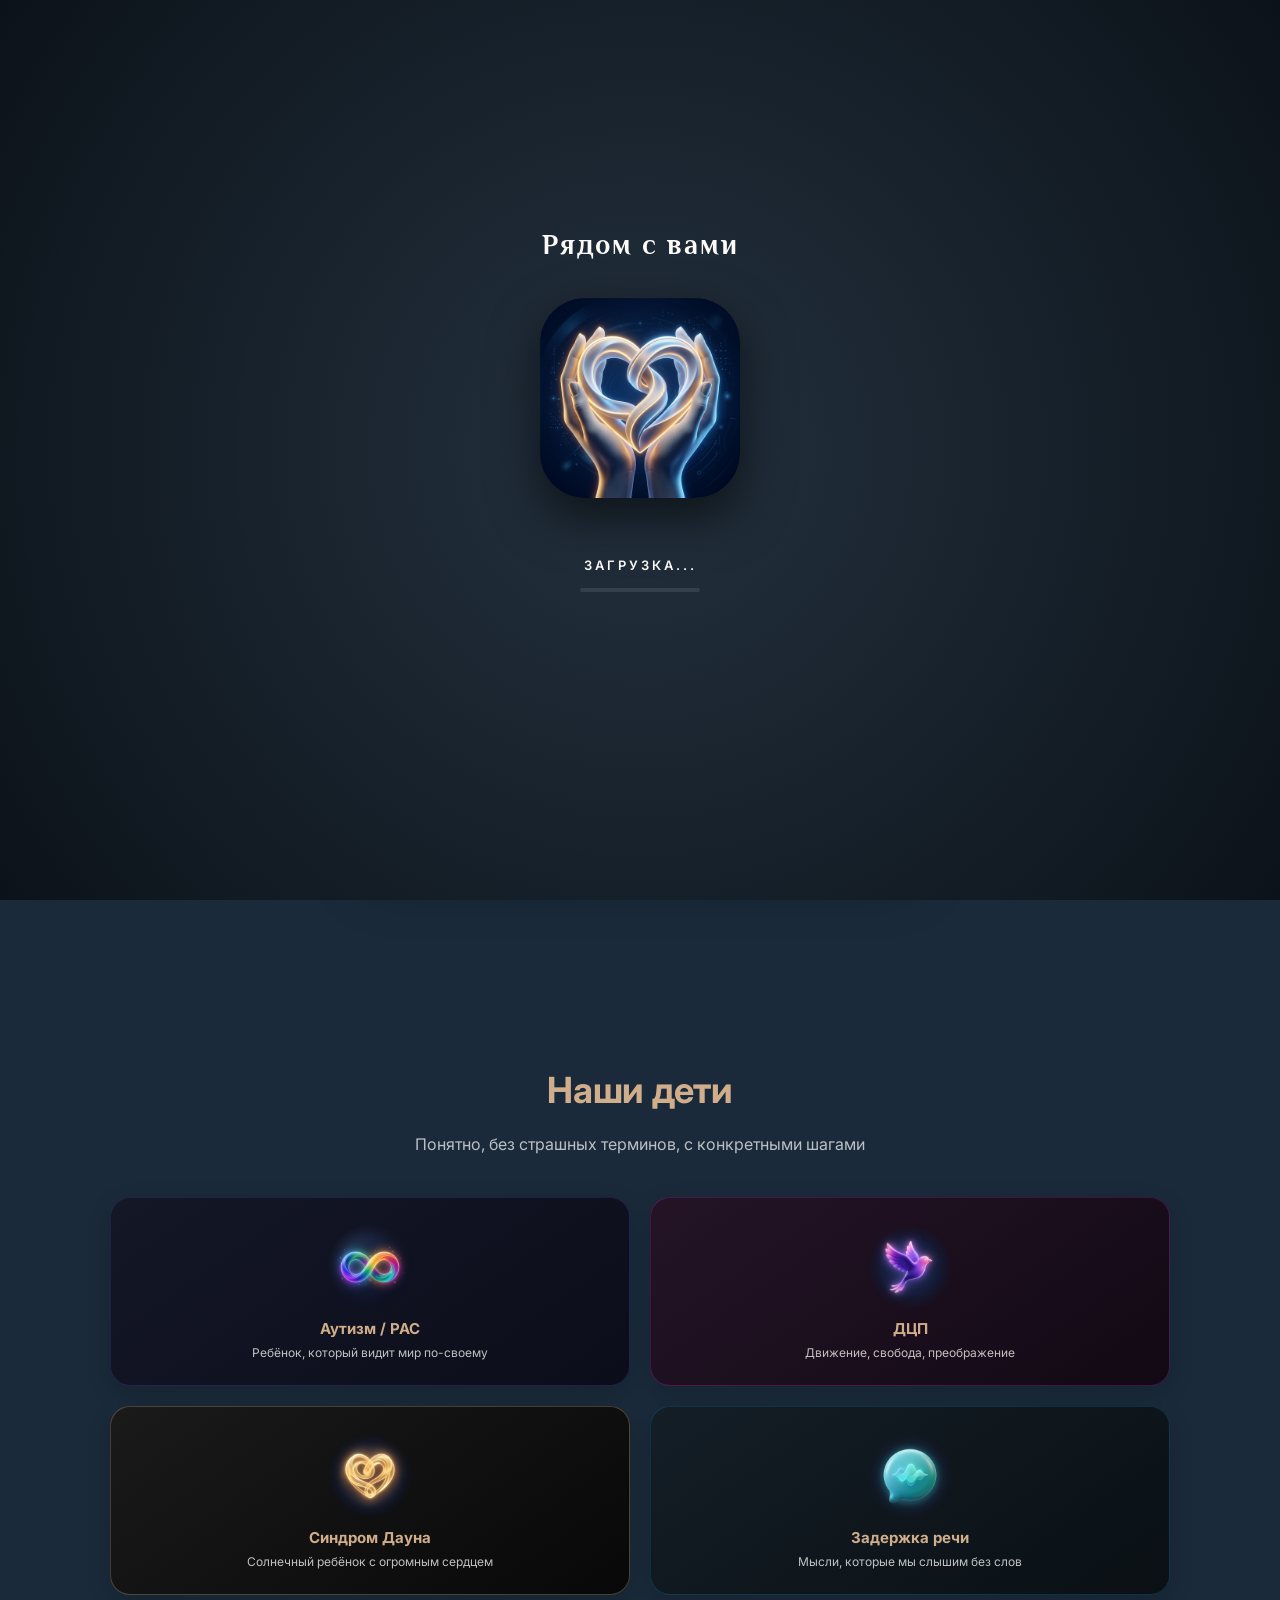
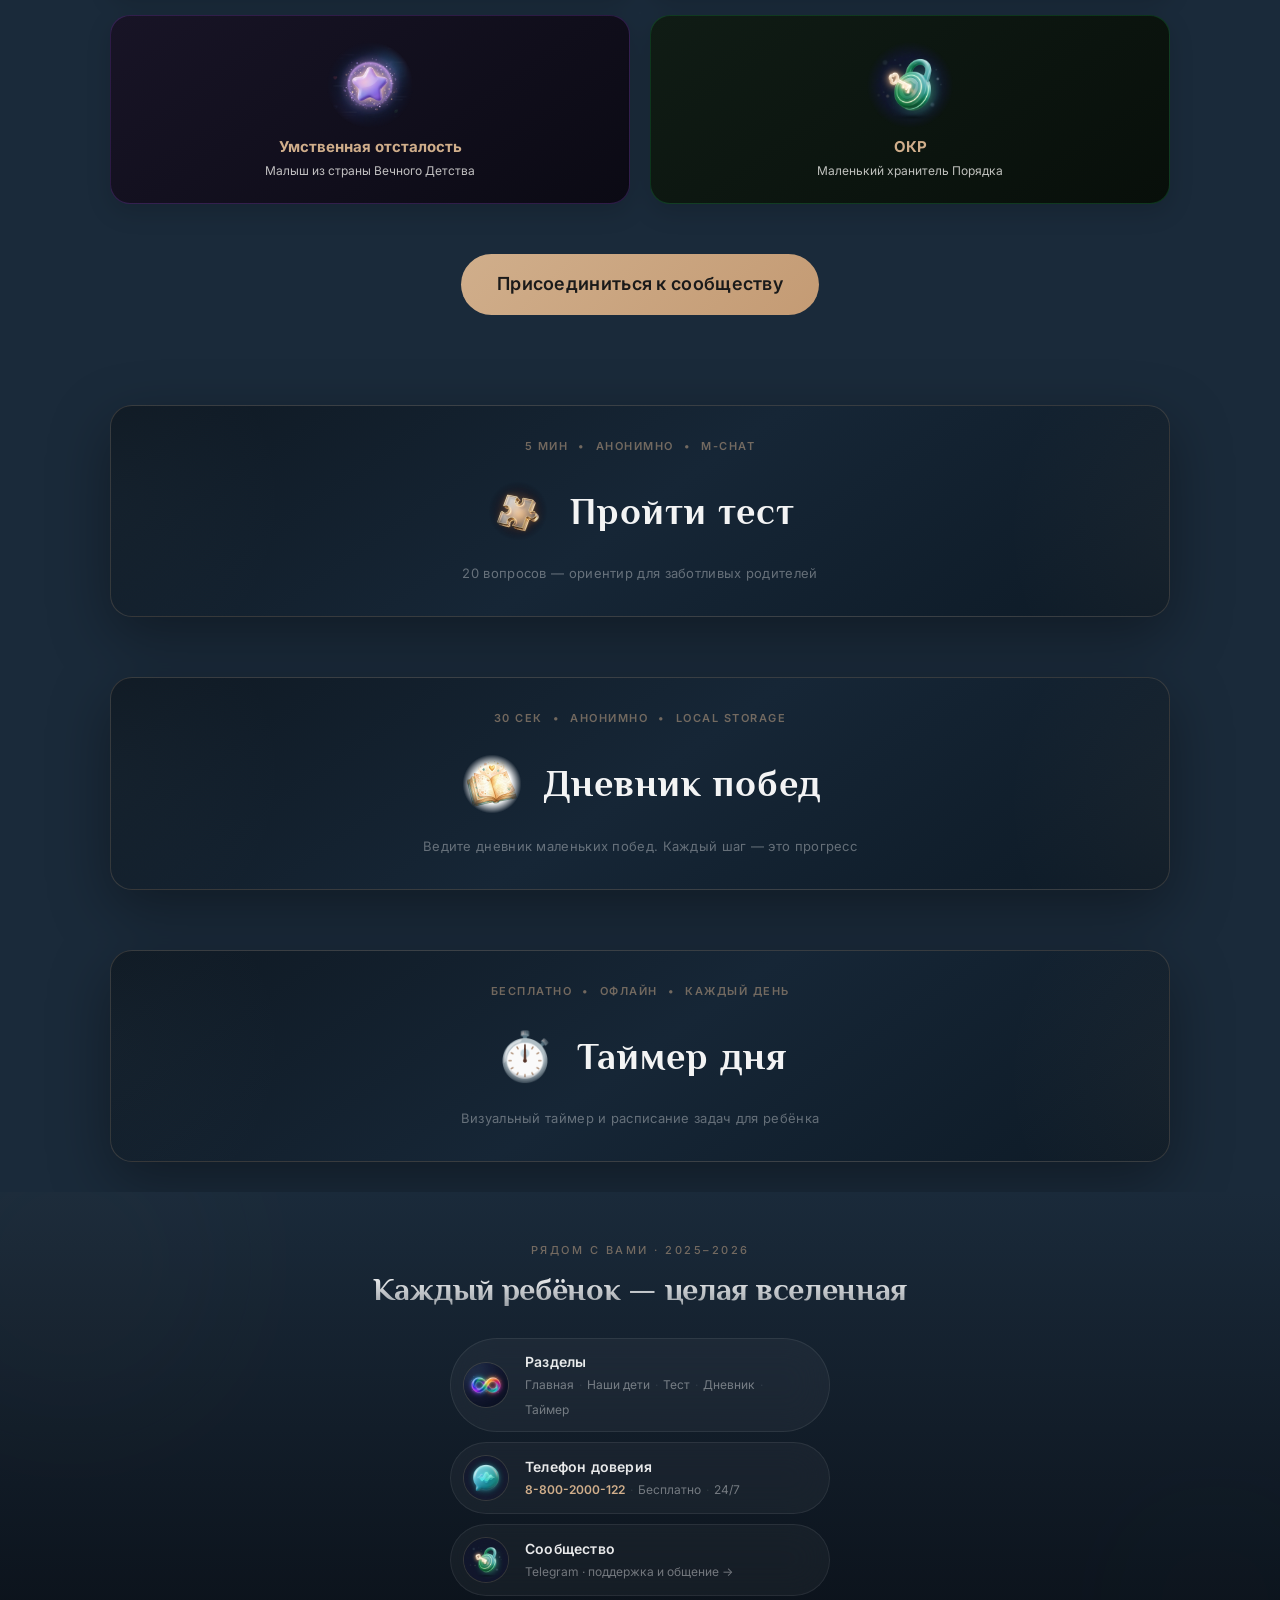
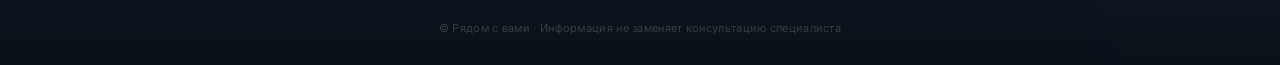
==== index.html @ 920dd77a "Add 5 neon glowing stars 3D effect + change dialog delay to 20 seconds" ====
<!DOCTYPE html>
<html lang="ru">

<head>
    <meta charset="UTF-8">
    <meta name="viewport" content="width=device-width, initial-scale=1.0, viewport-fit=cover">
    <title>Рядом с вами — поддержка и сообщество</title>
    <meta name="description"
        content="Сообщество семей, которые растят уникальных детей. Поддержка родителей детей с аутизмом, ДЦП, синдромом Дауна и другими особенностями.">
    <link rel="manifest" href="manifest.json">
    <link rel="canonical" href="https://ryadom-svami.ru/">
    <link rel="icon" href="img/logo.png" type="image/png">
    <meta property="og:type" content="website">
    <meta property="og:locale" content="ru_RU">
    <meta property="og:title" content="Рядом с вами — поддержка и сообщество">
    <meta property="og:description"
        content="Сообщество семей, которые растят уникальных детей. Поддержка родителей детей с аутизмом, ДЦП, синдромом Дауна и другими особенностями.">
    <meta property="og:url" content="https://ryadom-svami.ru/">
    <meta property="og:image" content="https://ryadom-svami.ru/img/logo.png">
    <link rel="preload" href="style.css?v=7" as="style">
    <link rel="preconnect" href="https://fonts.googleapis.com">
    <link rel="preconnect" href="https://fonts.gstatic.com" crossorigin>
    <link rel="stylesheet" href="style.css?v=7">
    <link
        href="https://fonts.googleapis.com/css2?family=Inter:wght@400;500;600;700&family=Philosopher:ital,wght@0,400;0,700;1,400&display=swap"
        rel="stylesheet">
    <!-- Yandex.Metrika counter -->
    <script type="text/javascript">
        (function (m, e, t, r, i, k, a) {
            m[i] = m[i] || function () { (m[i].a = m[i].a || []).push(arguments) };
            m[i].l = 1 * new Date();
            for (var j = 0; j < document.scripts.length; j++) { if (document.scripts[j].src === r) { return; } }
            k = e.createElement(t), a = e.getElementsByTagName(t)[0], k.async = 1, k.src = r, a.parentNode.insertBefore(k, a)
        })
            (window, document, "script", "https://mc.yandex.ru/metrika/tag.js", "ym");
        ym(108678187, "init", { clickmap: true, trackLinks: true, accurateTrackBounce: true, webvisor: true });
    </script>
    <noscript>
        <div><img src="https://mc.yandex.ru/watch/108678187" style="position:absolute; left:-9999px;" alt="" /></div>
    </noscript>
    <!-- /Yandex.Metrika counter -->
    <link rel="apple-touch-icon" href="img/app_icon_192.png">
    <!-- OneSignal Push Notifications -->
    <script src="https://cdn.onesignal.com/sdks/web/v16/OneSignalSDK.page.js" defer></script>
    <script>
        window.OneSignalDeferred = window.OneSignalDeferred || [];
        OneSignalDeferred.push(async function(OneSignal) {
            await OneSignal.init({
                appId: "0009d238-be4d-4813-87bb-7026221769ed",
                serviceWorkerParam: { scope: "/" },
                serviceWorkerPath: "/sw.js",
                notifyButton: { enable: false },
                promptOptions: {
                    slidedown: { enabled: false, autoPrompt: false }
                }
            });
        });
    </script></head>

<body data-theme="dark">
    <!-- SPLASH SCREEN ENHANCED -->
    <div id="splash-screen" class="splash-screen">
        <div class="splash-bg-decor"></div>
        <div class="splash-content">
            <h2 class="splash-title">Рядом с вами</h2>
            <div class="splash-logo-container">
                <img src="img/app_icon_512.png" alt="Рядом с вами" class="splash-logo">
                <div class="splash-glow"></div>
            </div>
            <div class="splash-loader-wrapper">
                <span class="splash-loading-text">Загрузка...</span>
                <div class="splash-loader"></div>
            </div>
            <p class="splash-text" id="splash-text"></p>
        </div>
    </div>
    <script>
        document.addEventListener("DOMContentLoaded", () => {
            const splash = document.getElementById('splash-screen');
            if (splash) {
                if (!sessionStorage.getItem('splashShown')) {
                    const phrases = [
                        "Вы — лучший родитель для своего ребёнка...",
                        "Вы не одни. Мы рядом с вами...",
                        "Делаем мир добрее, шаг за шагом...",
                        "Вдох глубокий... Вы со всем справитесь...",
                        "Каждая маленькая победа имеет значение..."
                    ];
                    document.getElementById('splash-text').textContent = phrases[Math.floor(Math.random() * phrases.length)];
                    setTimeout(() => {
                        splash.classList.add('hidden');
                        sessionStorage.setItem('splashShown', 'true');
                    }, 3500);
                } else {
                    splash.style.display = 'none';
                }
            }
        });
    </script>

    <header class="header">
        <div class="container header-inner">
            <a href="index.html" class="logo">
                <img src="img/logo.webp" alt="Рядом с вами" height="40">
            </a>
            <nav class="nav">
                <div class="nav-dropdown" id="navDropdown">
                    <button class="nav-dropdown-btn" id="navDropdownBtn" aria-expanded="false">
                        <svg width="15" height="15" viewBox="0 0 24 24" fill="none" stroke="currentColor"
                            stroke-width="2" stroke-linecap="round" stroke-linejoin="round">
                            <rect x="3" y="3" width="7" height="7"></rect>
                            <rect x="14" y="3" width="7" height="7"></rect>
                            <rect x="3" y="14" width="7" height="7"></rect>
                            <rect x="14" y="14" width="7" height="7"></rect>
                        </svg>
                        <span class="nav-dropdown-label">Инструменты</span>
                        <svg class="nav-dropdown-chevron" width="14" height="14" viewBox="0 0 24 24" fill="none"
                            stroke="currentColor" stroke-width="2.5" stroke-linecap="round" stroke-linejoin="round">
                            <polyline points="6 9 12 15 18 9"></polyline>
                        </svg>
                    </button>
                    <div class="nav-dropdown-overlay" id="navDropdownOverlay"></div>
                    <div class="nav-dropdown-content" id="navDropdownContent">
                        <div class="nav-dropdown-handle"></div>
                        <a href="test.html" class="nav-dropdown-item">
                            <span class="nav-dropdown-icon">🧩</span>
                            <div class="nav-dropdown-text">
                                <span class="nav-dropdown-title">Тест M-CHAT-R</span>
                                <span class="nav-dropdown-sub">Скрининг развития ребёнка</span>
                            </div>
                        </a>
                        <a href="diary.html" class="nav-dropdown-item">
                            <span class="nav-dropdown-icon">📖</span>
                            <div class="nav-dropdown-text">
                                <span class="nav-dropdown-title">Дневник побед</span>
                                <span class="nav-dropdown-sub">Учёт маленьких достижений</span>
                            </div>
                        </a>
                        <a href="timer.html" class="nav-dropdown-item">
                            <span class="nav-dropdown-icon">⏱️</span>
                            <div class="nav-dropdown-text">
                                <span class="nav-dropdown-title">Таймер дня</span>
                                <span class="nav-dropdown-sub">Расписание и визуальный таймер</span>
                            </div>
                        </a>
                    </div>
                </div>
                <button id="installAppBtn" class="btn-primary header-btn"
                    style="display: none; align-items: center; gap: 5px; padding: 6px 12px;">
                    <svg width="14" height="14" viewBox="0 0 24 24" fill="none" stroke="currentColor" stroke-width="2">
                        <path d="M21 15v4a2 2 0 0 1-2 2H5a2 2 0 0 1-2-2v-4"></path>
                        <polyline points="7 10 12 15 17 10"></polyline>
                        <line x1="12" y1="15" x2="12" y2="3"></line>
                    </svg>
                    <span class="install-label">Скачать</span>
                </button>
                <button class="theme-toggle" id="themeToggle" title="Переключить тему"
                    aria-label="Переключить тему">☀️</button>
            </nav>
            <script>
                (function () {
                    const btn = document.getElementById('navDropdownBtn');
                    const content = document.getElementById('navDropdownContent');
                    const overlay = document.getElementById('navDropdownOverlay');
                    if (!btn || !content) return;

                    document.body.appendChild(overlay);
                    document.body.appendChild(content);

                    function open() {
                        if (window.innerWidth > 768) {
                            const r = btn.getBoundingClientRect();
                            content.style.top = (r.bottom + 10) + 'px';
                            content.style.right = (window.innerWidth - r.right) + 'px';
                            content.style.bottom = 'auto';
                        } else {
                            content.style.top = '';
                            content.style.right = '';
                            content.style.bottom = '0';
                            document.body.style.overflow = 'hidden';
                        }
                        content.classList.add('show');
                        overlay.classList.add('show');
                        btn.classList.add('active');
                        btn.setAttribute('aria-expanded', 'true');
                    }
                    function close() {
                        content.classList.remove('show');
                        overlay.classList.remove('show');
                        btn.classList.remove('active');
                        btn.setAttribute('aria-expanded', 'false');
                        document.body.style.overflow = '';
                    }

                    btn.addEventListener('click', (e) => {
                        e.stopPropagation();
                        content.classList.contains('show') ? close() : open();
                    });
                    overlay.addEventListener('click', close);
                    document.addEventListener('click', (e) => { if (!btn.contains(e.target) && !content.contains(e.target)) close(); });
                    document.addEventListener('keydown', (e) => { if (e.key === 'Escape') close(); });
                })();
            </script>
        </div>
    </header>

    <section class="hero" id="about">
        <video class="bg-video" autoplay loop muted playsinline>
            <source src="video.mp4" type="video/mp4">
        </video>
        <div class="video-overlay"></div>

        <div class="container hero-content">
            <h1 id="dynamic-hero-title" style="white-space: pre-line;">Я родитель самого<br>прекрасного ребёнка на свете
            </h1>
            <p class="subtitle" id="dynamic-subtitle">Сообщество семей, которые растят<br>уникальных детей</p>

            <div class="story-card">
                <div class="story-photos-row">
                    <img id="dynamic-img1" src="img/family2.webp" alt="Родители" loading="lazy">
                    <img id="dynamic-img2" src="img/family1.webp" alt="Семья" loading="lazy">
                    <img id="dynamic-img3" src="img/family3.webp" alt="Дети" loading="lazy">
                </div>
                <div class="story-divider"></div>
                <div class="story-body" id="dynamic-welcome">
                    <p>Здравствуйте! На фото — наша семья: папа Мурат, мама Дина и наши сыновья Адам и Алан (наш
                        особенный ребёнок).</p>
                    <p>Этот проект — часть нашей жизни. Путь от растерянности после слов «у вашего ребёнка аутизм» до
                        принятия и искренней гордости за каждый его шаг.</p>
                </div>
                <a href="https://t.me/+PFfgr3RmK_dmMGRi" class="btn-telegram btn-pulse">Присоединиться к сообществу</a>
            </div>
        </div>
    </section>

    <section class="diagnoses" id="diagnoses">
        <div class="container">
            <h2>Наши дети</h2>
            <p class="section-desc">Понятно, без страшных терминов, с конкретными шагами</p>

            <div class="cards-grid layout-grid">
                <a href="autism.html" class="card grid-card card-autism animate-card">
                    <img src="img/icon_autism.webp" alt="Аутизм" class="card-image" loading="lazy">
                    <div class="card-content">
                        <h3>Аутизм / РАС</h3>
                        <p>Ребёнок, который видит мир по-своему</p>
                    </div>
                </a>

                <a href="cp.html" class="card grid-card card-cp animate-card">
                    <img src="img/icon_cp.webp" alt="ДЦП" class="card-image" loading="lazy">
                    <div class="card-content">
                        <h3>ДЦП</h3>
                        <p>Движение, свобода, преображение</p>
                    </div>
                </a>

                <a href="down.html" class="card grid-card card-down animate-card">
                    <img src="img/icon_down.webp" alt="Синдром Дауна" class="card-image" loading="lazy">
                    <div class="card-content">
                        <h3>Синдром Дауна</h3>
                        <p>Солнечный ребёнок с огромным сердцем</p>
                    </div>
                </a>

                <a href="speech.html" class="card grid-card card-speech animate-card">
                    <img src="img/icon_speech.webp" alt="Задержка речи" class="card-image" loading="lazy">
                    <div class="card-content">
                        <h3>Задержка речи</h3>
                        <p>Мысли, которые мы слышим без слов</p>
                    </div>
                </a>

                <a href="uo.html" class="card grid-card card-uo animate-card">
                    <img src="img/icon_uo.webp" alt="Умственная отсталость" class="card-image" loading="lazy">
                    <div class="card-content">
                        <h3>Умственная отсталость</h3>
                        <p>Малыш из страны Вечного Детства</p>
                    </div>
                </a>

                <a href="okr.html" class="card grid-card card-okr animate-card">
                    <img src="img/icon_okr.webp" alt="ОКР" class="card-image" loading="lazy">
                    <div class="card-content">
                        <h3>ОКР</h3>
                        <p>Маленький хранитель Порядка</p>
                    </div>
                </a>
            </div>

            <div class="join-action">
                <a href="https://t.me/+PFfgr3RmK_dmMGRi" class="btn-primary join-btn-large btn-pulse">Присоединиться к
                    сообществу</a>
            </div>
        </div>
    </section>

    <section class="test-banner">
        <div class="container">
            <a href="test.html" class="test-banner-card">
                <div class="test-banner-top">
                    <span>5 мин</span>
                    <span>•</span>
                    <span>Анонимно</span>
                    <span>•</span>
                    <span>M-CHAT</span>
                </div>
                <div class="test-banner-hero">
                    <img src="img/icon_test.webp" alt="M-CHAT" class="test-banner-icon" loading="lazy">
                    <span class="test-banner-title">Пройти тест</span>
                </div>
                <div class="test-banner-bottom">
                    20 вопросов — ориентир для заботливых родителей
                </div>
            </a>
        </div>
    </section>

    <section class="test-banner">
        <div class="container">
            <a href="diary.html" class="test-banner-card">
                <div class="test-banner-top">
                    <span>30 сек</span>
                    <span>•</span>
                    <span>Анонимно</span>
                    <span>•</span>
                    <span>Local Storage</span>
                </div>
                <div class="test-banner-hero">
                    <img src="img/icon_diary.webp" alt="Дневник побед" class="test-banner-icon" loading="lazy">
                    <span class="test-banner-title">Дневник побед</span>
                </div>
                <div class="test-banner-bottom">
                    Ведите дневник маленьких побед. Каждый шаг — это прогресс
                </div>
            </a>
        </div>
    </section>

    <section class="test-banner">
        <div class="container">
            <a href="timer.html" class="test-banner-card">
                <div class="test-banner-top">
                    <span>Бесплатно</span>
                    <span>•</span>
                    <span>Офлайн</span>
                    <span>•</span>
                    <span>Каждый день</span>
                </div>
                <div class="test-banner-hero">
                    <span class="test-banner-icon" style="font-size:48px; display:flex; align-items:center; justify-content:center; width:64px; height:64px;">⏱️</span>
                    <span class="test-banner-title">Таймер дня</span>
                </div>
                <div class="test-banner-bottom">
                    Визуальный таймер и расписание задач для ребёнка
                </div>
            </a>
        </div>
    </section>

    <footer class="footer footer-premium">
        <div class="footer-glow footer-glow-1"></div>
        <div class="footer-glow footer-glow-2"></div>
        <div class="container">
            <div class="footer-hero-block">
                <p class="footer-eyebrow">Рядом с вами · 2025–2026</p>
                <h2 class="footer-main-title">Каждый ребёнок — целая&nbsp;вселенная</h2>
            </div>

            <div class="footer-cards-column">
                <div class="footer-compact-card">
                    <img src="img/icon_autism.webp" class="footer-compact-img" alt="Разделы" loading="lazy">
                    <div class="footer-compact-text">
                        <h4>Разделы</h4>
                        <div class="footer-compact-links">
                            <a href="index.html">Главная</a> <span class="dot-sep">·</span>
                            <a href="#diagnoses">Наши дети</a> <span class="dot-sep">·</span>
                            <a href="test.html">Тест</a> <span class="dot-sep">·</span>
                            <a href="diary.html">Дневник</a> <span class="dot-sep">·</span>
                            <a href="timer.html">Таймер</a>
                        </div>
                    </div>
                </div>

                <div class="footer-compact-card">
                    <img src="img/icon_speech.webp" class="footer-compact-img" alt="Телефон" loading="lazy">
                    <div class="footer-compact-text">
                        <h4>Телефон доверия</h4>
                        <div class="footer-compact-links">
                            <a href="tel:88002000122" class="phone-gold">8-800-2000-122</a>
                            <span class="dot-sep">·</span> Бесплатно <span class="dot-sep">·</span> 24/7
                        </div>
                    </div>
                </div>

                <a href="https://t.me/+PFfgr3RmK_dmMGRi" class="footer-compact-card footer-compact-link">
                    <img src="img/icon_okr.webp" class="footer-compact-img" alt="Telegram" loading="lazy">
                    <div class="footer-compact-text">
                        <h4>Сообщество</h4>
                        <div class="footer-compact-links">Telegram · поддержка и общение →</div>
                    </div>
                </a>
            </div>

            <p class="footer-copy">© Рядом с вами · Информация не заменяет консультацию специалиста</p>
        </div>
    </footer>

    <script>
        const observer = new IntersectionObserver((entries) => {
            entries.forEach((entry) => {
                if (entry.isIntersecting) {
                    entry.target.classList.add('show');
                }
            });
        }, { threshold: 0.1 });

        const hiddenElements = document.querySelectorAll('.animate-card');
        hiddenElements.forEach((el) => observer.observe(el));

        const themeToggle = document.getElementById('themeToggle');
        const body = document.body;

        // Загрузка сохранённой темы
        const savedTheme = localStorage.getItem('theme');
        if (savedTheme === 'light') {
            body.removeAttribute('data-theme');
            themeToggle.textContent = '🌙';
        }

        themeToggle.addEventListener('click', () => {
            if (body.getAttribute('data-theme') === 'dark') {
                body.removeAttribute('data-theme');
                themeToggle.textContent = '🌙';
                localStorage.setItem('theme', 'light');
            } else {
                body.setAttribute('data-theme', 'dark');
                themeToggle.textContent = '☀️';
                localStorage.setItem('theme', 'dark');
            }
        });
    </script>
    <script>
        // PWA Install Logic
        let deferredPrompt;
        const installBtn = document.getElementById('installAppBtn');

        const isIos = () => {
            const userAgent = window.navigator.userAgent.toLowerCase();
            return /iphone|ipad|ipod/.test(userAgent);
        };
        const isInStandaloneMode = () => ('standalone' in window.navigator) && (window.navigator.standalone);

        // Show button for iOS if not already installed
        if (installBtn && isIos() && !isInStandaloneMode()) {
            installBtn.style.display = 'inline-flex';
            installBtn.addEventListener('click', () => {
                alert('Чтобы установить приложение на iPhone:\n\n1. Нажмите кнопку "Поделиться" (квадрат со стрелочкой) внизу экрана браузера.\n2. Выберите "На экран Домой" (Add to Home Screen).');
            });
        } else {
            // Android / Desktop logic
            window.addEventListener('beforeinstallprompt', (e) => {
                e.preventDefault();
                deferredPrompt = e;
                if (installBtn) installBtn.style.display = 'inline-flex';
            });

            if (installBtn) {
                installBtn.addEventListener('click', async () => {
                    if (deferredPrompt) {
                        deferredPrompt.prompt();
                        const { outcome } = await deferredPrompt.userChoice;
                        if (outcome === 'accepted') installBtn.style.display = 'none';
                        deferredPrompt = null;
                    }
                });
            }
        }
    </script>
    <script>
        if ('serviceWorker' in navigator) {
            navigator.serviceWorker.register('/sw.js').catch(() => { });
        }
    </script>




    <!-- BEAUTIFUL PUSH PERMISSION DIALOG -->
    <div id="pushPermModal" style="display:none; position:fixed; inset:0; z-index:99999; background:rgba(0,0,0,0.55); backdrop-filter:blur(10px); -webkit-backdrop-filter:blur(10px); align-items:flex-end; justify-content:center;">
        <div id="pushPermCard" style="background:linear-gradient(160deg,#1a2535,#162031); border:1.5px solid rgba(208,174,139,0.2); border-radius:28px 28px 0 0; padding:32px 24px 40px; width:100%; max-width:480px; box-shadow:0 -24px 64px rgba(0,0,0,0.5); transform:translateY(100%); transition:transform 0.45s cubic-bezier(0.34,1.3,0.64,1);">
            <div style="width:36px; height:4px; background:rgba(255,255,255,0.12); border-radius:4px; margin:0 auto 28px;"></div>
            <style>
                @keyframes neonStarPulse {
                    0%, 100% {
                        text-shadow:
                            0 0 4px #ffd700,
                            0 0 12px #d0ae8b,
                            0 0 24px #b8936a,
                            0 0 40px rgba(184,147,106,0.6);
                        transform: scale(1) translateY(0px);
                    }
                    50% {
                        text-shadow:
                            0 0 8px #fff7aa,
                            0 0 20px #ffd700,
                            0 0 40px #d0ae8b,
                            0 0 70px rgba(208,174,139,0.8);
                        transform: scale(1.12) translateY(-3px);
                    }
                }
                .neon-star { display:inline-block; color:#ffd700; font-size:36px; animation: neonStarPulse 2s ease-in-out infinite; }
                .neon-star:nth-child(2) { animation-delay: 0.2s; }
                .neon-star:nth-child(3) { animation-delay: 0.4s; }
                .neon-star:nth-child(4) { animation-delay: 0.6s; }
                .neon-star:nth-child(5) { animation-delay: 0.8s; }
            </style>
            <div style="text-align:center; margin-bottom:16px; letter-spacing:4px;">
                <span class="neon-star">★</span>
                <span class="neon-star">★</span>
                <span class="neon-star">★</span>
                <span class="neon-star">★</span>
                <span class="neon-star">★</span>
            </div>
            <h3 style="font-family:'Philosopher',sans-serif; font-size:22px; color:#e8e0d5; text-align:center; margin:0 0 10px; line-height:1.3;">Рядом с вами — каждый день</h3>
            <p style="color:#9aafbb; font-size:15px; text-align:center; line-height:1.65; margin:0 0 30px;">Разрешите присылать полезные советы и напоминания?</p>
            <div style="display:flex; flex-direction:column; gap:12px;">
                <button id="pushAllowBtn" style="padding:16px; border:none; background:linear-gradient(135deg,#d0ae8b,#b8936a); border-radius:18px; font-size:16px; font-weight:700; color:#1a1a1a; cursor:pointer; font-family:'Inter',sans-serif; letter-spacing:0.2px;">
                    Да, буду в курсе! 💛
                </button>
                <button id="pushDenyBtn" style="padding:14px; border:1.5px solid rgba(208,174,139,0.18); background:transparent; border-radius:18px; font-size:15px; font-weight:500; color:#9aafbb; cursor:pointer; font-family:'Inter',sans-serif;">
                    Позже
                </button>
            </div>
        </div>
    </div>

    <script>
    (function() {
        var PUSH_KEY  = 'push_dialog_shown';   // set permanently after «Да»
        var DENY_KEY  = 'push_dialog_denied';  // timestamp after «Позже»
        var SIX_HOURS = 6 * 60 * 60 * 1000;   // 6 hours in ms

        // Don't show if user already subscribed
        if (localStorage.getItem(PUSH_KEY)) return;
        if (!('Notification' in window)) return;
        if (Notification.permission !== 'default') return;

        // Don't show if user clicked «Позже» less than 6 hours ago
        var deniedAt = localStorage.getItem(DENY_KEY);
        if (deniedAt && (Date.now() - parseInt(deniedAt)) < SIX_HOURS) return;

        var modal    = document.getElementById('pushPermModal');
        var card     = document.getElementById('pushPermCard');
        var allowBtn = document.getElementById('pushAllowBtn');
        var denyBtn  = document.getElementById('pushDenyBtn');

        function showModal() {
            modal.style.display = 'flex';
            requestAnimationFrame(function() {
                requestAnimationFrame(function() {
                    card.style.transform = 'translateY(0)';
                });
            });
        }

        function hideModal() {
            card.style.transform = 'translateY(100%)';
            setTimeout(function() { modal.style.display = 'none'; }, 420);
        }

        allowBtn.addEventListener('click', function() {
            localStorage.setItem(PUSH_KEY, '1');
            localStorage.removeItem(DENY_KEY);
            hideModal();
            setTimeout(function() {
                Notification.requestPermission().then(function(permission) {
                    if (permission === 'granted' && window.OneSignalDeferred) {
                        window.OneSignalDeferred.push(function(OneSignal) {
                            OneSignal.User.PushSubscription.optIn();
                        });
                    }
                });
            }, 400);
        });

        denyBtn.addEventListener('click', function() {
            // Save timestamp of denial — show again in 6 hours
            localStorage.setItem(DENY_KEY, Date.now().toString());
            hideModal();
        });

        modal.addEventListener('click', function(e) {
            if (e.target === modal) {
                localStorage.setItem(DENY_KEY, Date.now().toString());
                hideModal();
            }
        });

        setTimeout(showModal, 20000);
    })();
    </script>
    <!-- EXIT CONFIRMATION DIALOG -->
    <div id="exitModal"
        style="display:none; position:fixed; inset:0; z-index:99998; background:rgba(0,0,0,0.55); backdrop-filter:blur(8px); -webkit-backdrop-filter:blur(8px); align-items:center; justify-content:center;">
        <div
            style="background:var(--card-bg,#1a2535); border:1px solid rgba(208,174,139,0.2); border-radius:28px; padding:32px 28px 24px; max-width:320px; width:90%; text-align:center; box-shadow:0 24px 64px rgba(0,0,0,0.45);">
            <div style="font-size:48px; margin-bottom:16px;">👋</div>
            <h3
                style="font-family:'Philosopher',sans-serif; font-size:22px; margin:0 0 8px; color:var(--text-main,#e8e0d5);">
                Уходите?</h3>
            <p style="color:var(--text-muted,#9aafbb); font-size:15px; margin:0 0 28px; line-height:1.5;">Вы точно
                хотите покинуть эту страницу?</p>
            <div style="display:flex; gap:12px;">
                <button id="exitModalNo"
                    style="flex:1; padding:14px; border:1.5px solid rgba(208,174,139,0.3); background:transparent; border-radius:16px; font-size:16px; font-weight:600; color:var(--text-main,#e8e0d5); cursor:pointer; font-family:'Inter',sans-serif;">Нет,
                    остаться</button>
                <button id="exitModalYes"
                    style="flex:1; padding:14px; border:none; background:linear-gradient(135deg,#618296,#4d6f82); border-radius:16px; font-size:16px; font-weight:600; color:#fff; cursor:pointer; font-family:'Inter',sans-serif;">Да,
                    выйти</button>
            </div>
        </div>
    </div>
    <style>
        @keyframes exitModalIn {
            from {
                transform: scale(0.85) translateY(20px);
                opacity: 0;
            }

            to {
                transform: scale(1) translateY(0);
                opacity: 1;
            }
        }

        #exitModal.visible {
            display: flex !important;
            animation: exitModalIn 0.3s cubic-bezier(0.34, 1.56, 0.64, 1);
        }

        #exitModalNo:hover,
        #exitModalNo:active {
            background: rgba(208, 174, 139, 0.1);
        }

        #exitModalYes:hover,
        #exitModalYes:active {
            filter: brightness(1.15);
        }
    </style>
    <script>
        (function () {
            var modal = document.getElementById('exitModal');
            var btnYes = document.getElementById('exitModalYes');
            var btnNo = document.getElementById('exitModalNo');
            if (!modal) return;

            var exiting = false;

            // Push one guard state
            history.pushState(null, '', location.href);

            function showModal() {
                modal.classList.add('visible');
                document.body.style.overflow = 'hidden';
            }

            function hideModal() {
                modal.classList.remove('visible');
                document.body.style.overflow = '';
                // Re-push guard for next time
                history.pushState(null, '', location.href);
            }

            window.addEventListener('popstate', function () {
                if (exiting) {
                    // User already confirmed — keep going back through any remaining states
                    history.back();
                    return;
                }
                showModal();
            });

            btnNo.addEventListener('click', hideModal);
            modal.addEventListener('click', function (e) { if (e.target === modal) hideModal(); });
            document.addEventListener('keydown', function (e) {
                if (e.key === 'Escape' && modal.classList.contains('visible')) hideModal();
            });

            btnYes.addEventListener('click', function () {
                exiting = true;
                modal.classList.remove('visible');
                document.body.style.overflow = '';

                // Try to close (works in PWA / tabs opened by script)
                try { window.close(); } catch (e) { }

                // Go back — if more same-page states exist, popstate will chain history.back()
                history.back();

                // Safety net: if still on this page after 600ms, force exit
                setTimeout(function () {
                    try { window.close(); } catch (e) { }
                    location.replace('about:blank');
                }, 600);
            });
        })();
    </script>
</body>

</html>
---- style.css ----
/* =========================================
   ПЕРЕМЕННЫЕ ДЛЯ СВЕТЛОЙ/ТЕМНОЙ ТЕМЫ
   ========================================= */
:root {
    --bg-main: #fcfbf8;
    --text-main: #1a1a1a;
    --text-muted: #666;

    --header-bg: rgba(252, 251, 248, 0.55);
    --header-border: rgba(0, 0, 0, 0.06);

    --nav-link: #618296;
    --nav-link-hover: #d0ae8b;
    --toggle-bg: rgba(0, 0, 0, 0.05);

    --btn-primary-bg: #d0ae8b;
    --btn-primary-text: #fff;

    --hero-title: #1a1a1a;
    --hero-subtitle-bg-desk: #d0ae8b;
    --hero-subtitle-text-desk: #fff;
    --hero-subtitle-border-desk: #618296;

    --card-bg: rgba(255, 255, 255, 0.55);
    --card-border: rgba(255, 255, 255, 0.4);
    --card-shadow: rgba(97, 130, 150, 0.08);

    --heading-color: #618296;

    --btn-tg-bg: #618296;
    --btn-tg-text: #fff;
    --btn-tg-border: transparent;

    --faq-tag-bg: #fff;
    --faq-tag-text: #618296;
    --faq-tag-border: #d0ae8b;

    --footer-bg: linear-gradient(180deg, #619a8c 0%, #87beaa 100%);
    --footer-border: transparent;
    --footer-title: #fff;
    --footer-text: rgba(255, 255, 255, 0.9);

    --story-bg: linear-gradient(180deg, #F5EDE4 0%, #EDE3D8 50%, #E5D9CC 100%);
    --story-text: #1a1a1a;
    --story-heading: #618296;
    --story-para: rgba(0, 0, 0, 0.8);
    --story-tip-bg: rgba(97, 130, 150, 0.07);
    --story-tip-border: rgba(208, 174, 139, 0.5);
    --story-tip-h4: #618296;
    --story-tip-p: rgba(0, 0, 0, 0.65);
    --footer-premium-bg: linear-gradient(180deg, #f0ebe3 0%, #e8e0d5 100%);
    --story-tip-shadow: rgba(0, 0, 0, 0.06);
    --story-final: #1a1a1a;
    --story-divider: rgba(0, 0, 0, 0.06);
    --footer-compact-title: #1a1a1a;
    --footer-compact-sub: #666;
    --footer-compact-bg: rgba(0, 0, 0, 0.04);
    --footer-compact-border: rgba(0, 0, 0, 0.07);
    --footer-eyebrow-color: rgba(97, 130, 150, 0.6);
    --footer-title-from: #1a1a1a;
    --footer-title-to: rgba(26, 26, 26, 0.65);
    --footer-copy-color: rgba(0, 0, 0, 0.25);
    --footer-dot-sep: rgba(0, 0, 0, 0.25);
}

[data-theme="dark"] {
    --bg-main: #1A2A3A;
    --text-main: #fcfbf8;
    --text-muted: rgba(255, 255, 255, 0.7);

    --header-bg: rgba(15, 25, 35, 0.45);
    --header-border: rgba(255, 255, 255, 0.08);

    --nav-link: #fcfbf8;
    --toggle-bg: rgba(255, 255, 255, 0.15);

    --btn-primary-bg: #d0ae8b;
    --btn-primary-text: #1a1a1a;

    --hero-title: #fff;
    --hero-subtitle-bg-desk: #d0ae8b;
    --hero-subtitle-text-desk: #1a1a1a;
    --hero-subtitle-border-desk: transparent;

    --card-bg: rgba(255, 255, 255, 0.04);
    --card-border: rgba(255, 255, 255, 0.06);
    --card-shadow: rgba(0, 0, 0, 0.3);

    --heading-color: #d0ae8b;

    --btn-tg-bg: rgba(208, 174, 139, 0.15);
    --btn-tg-text: #d0ae8b;
    --btn-tg-border: #d0ae8b;

    --faq-tag-bg: rgba(255, 255, 255, 0.05);
    --faq-tag-text: #fcfbf8;
    --faq-tag-border: #374151;

    --footer-bg: linear-gradient(180deg, #1A2A3A 0%, #243D52 100%);
    --footer-border: #374151;
    --footer-title: #d0ae8b;
    --footer-text: rgba(255, 255, 255, 0.8);

    --story-bg: linear-gradient(180deg, #1A2634 0%, #2B4254 50%, #405F73 100%);
    --story-text: #fff;
    --story-heading: #d0ae8b;
    --story-para: rgba(255, 255, 255, 0.95);
    --story-tip-bg: rgba(255, 255, 255, 0.08);
    --story-tip-border: rgba(208, 174, 139, 0.4);
    --story-tip-h4: #d0ae8b;
    --story-tip-p: rgba(255, 255, 255, 0.8);
    --footer-premium-bg: linear-gradient(180deg, var(--bg-main) 0%, #0d1520 100%);
    --story-tip-shadow: rgba(0, 0, 0, 0.2);
    --story-final: #fff;
    --story-divider: rgba(255, 255, 255, 0.05);
    --footer-compact-title: rgba(255, 255, 255, 0.9);
    --footer-compact-sub: rgba(255, 255, 255, 0.4);
    --footer-compact-bg: rgba(255, 255, 255, 0.04);
    --footer-compact-border: rgba(255, 255, 255, 0.08);
    --footer-eyebrow-color: rgba(208, 174, 139, 0.5);
    --footer-title-from: #ffffff;
    --footer-title-to: rgba(255, 255, 255, 0.55);
    --footer-copy-color: rgba(255, 255, 255, 0.18);
    --footer-dot-sep: rgba(255, 255, 255, 0.25);
}

/* =========================================
   БАЗОВЫЕ СТИЛИ
   ========================================= */
* {
    margin: 0;
    padding: 0;
    box-sizing: border-box;
    -webkit-tap-highlight-color: transparent;
}

html {
    scroll-behavior: smooth;
}

body {
    font-family: 'Inter', sans-serif;
    background-color: var(--bg-main);
    color: var(--text-main);
    line-height: 1.6;
    -webkit-font-smoothing: antialiased;
    -moz-osx-font-smoothing: grayscale;
    transition: background-color 0.4s ease, color 0.4s ease;
}

.container {
    max-width: 1100px;
    margin: 0 auto;
    padding: 0 20px;
}

/* Шапка */
.header {
    background: transparent;
    border-bottom: none;
    position: sticky;
    top: 0;
    z-index: 1000;
    padding: calc(18px + env(safe-area-inset-top)) 28px 18px;
    box-shadow: none;
    transition: none;
}

.header-inner {
    display: flex;
    justify-content: space-between;
    align-items: center;
    max-width: 1300px;
    background: var(--header-bg);
    backdrop-filter: blur(24px);
    -webkit-backdrop-filter: blur(24px);
    border: 1px solid var(--header-border);
    border-radius: 100px;
    padding: 12px 32px;
    box-shadow: 0 8px 32px rgba(0, 0, 0, 0.06);
    transition: background 0.4s ease, border-color 0.4s ease, box-shadow 0.4s ease;
}

.logo {
    display: flex;
    align-items: center;
}

.logo img {
    height: 40px;
}

.nav {
    display: flex;
    align-items: center;
}

.nav .nav-link {
    text-decoration: none;
    color: var(--nav-link);
    margin-left: 8px;
    font-weight: 500;
    padding: 8px 20px;
    border-radius: 50px;
    border: 1px solid var(--header-border);
    background: rgba(255, 255, 255, 0.08);
    transition: all 0.3s ease;
    font-size: 14px;
    letter-spacing: 0.3px;
}

.nav .nav-link:hover {
    color: var(--nav-link-hover);
    border-color: rgba(208, 174, 139, 0.4);
    background: rgba(208, 174, 139, 0.08);
}

.theme-toggle {
    background: none;
    border: none;
    padding: 0;
    cursor: pointer;
    font-size: 22px;
    margin-left: 20px;
    width: 38px;
    height: 38px;
    display: flex;
    align-items: center;
    justify-content: center;
    border-radius: 50%;
    background-color: var(--toggle-bg);
    transition: transform 0.2s, background-color 0.4s;
    user-select: none;
}

.theme-toggle:hover {
    transform: scale(1.1);
}

/* Кнопки */
.btn-primary {
    background: linear-gradient(135deg, #d0ae8b 0%, #c49b74 100%);
    color: var(--btn-primary-text) !important;
    padding: 12px 26px;
    border-radius: 50px;
    font-weight: 600;
    transition: all 0.4s ease;
    text-decoration: none;
    display: inline-block;
    box-shadow: 0 4px 20px rgba(208, 174, 139, 0.3);
    border: none;
    letter-spacing: 0.3px;
}

.btn-primary:hover {
    transform: scale(1.05) translateY(-2px);
    box-shadow: 0 8px 30px rgba(208, 174, 139, 0.5);
}

.btn-telegram {
    background-color: var(--btn-tg-bg);
    border: 1px solid var(--btn-tg-border);
    color: var(--btn-tg-text);
    padding: 15px 25px;
    border-radius: 12px;
    text-decoration: none;
    font-weight: 600;
    display: inline-block;
    width: 100%;
    text-align: center;
    margin-top: 10px;
    transition: all 0.3s;
}

.btn-telegram:hover {
    filter: brightness(1.1);
}

.btn-pulse {
    box-shadow: 0 0 0 0 rgba(208, 174, 139, 0.7);
    animation: pulse 2s infinite;
}

@keyframes pulse {
    0% {
        box-shadow: 0 0 0 0 rgba(208, 174, 139, 0.7);
    }

    70% {
        box-shadow: 0 0 0 15px rgba(208, 174, 139, 0);
    }

    100% {
        box-shadow: 0 0 0 0 rgba(208, 174, 139, 0);
    }
}

/* Анимации появления */
@keyframes fadeInUp {
    from {
        opacity: 0;
        transform: translateY(40px);
    }
    to {
        opacity: 1;
        transform: translateY(0);
    }
}

@keyframes fadeIn {
    from { opacity: 0; }
    to { opacity: 1; }
}

/* Главный экран */
.hero {
    position: relative;
    min-height: 100vh;
    text-align: center;
    padding: 60px 0;
}

.bg-video {
    position: absolute;
    top: 0;
    left: 0;
    width: 100%;
    height: 100%;
    object-fit: cover;
    z-index: -2;
}

.video-overlay {
    position: absolute;
    top: 0;
    left: 0;
    width: 100%;
    height: 100%;
    background-color: var(--bg-main);
    opacity: 0.5;
    z-index: -1;
    transition: background-color 0.4s;
}

.hero-content {
    position: relative;
    z-index: 1;
    width: 100%;
    padding-top: 40px;
}

.hero h1 {
    font-size: 52px;
    font-weight: 700;
    line-height: 1.15;
    margin-bottom: 28px;
    color: var(--hero-title);
    transition: color 0.4s;
    animation: fadeInUp 1s ease both;
    letter-spacing: -0.5px;
}

.hero .subtitle {
    font-size: 18px;
    color: var(--hero-subtitle-text-desk);
    background-color: var(--hero-subtitle-bg-desk);
    display: inline-block;
    padding: 10px 30px;
    border-radius: 50px;
    border: 1px solid var(--hero-subtitle-border-desk);
    margin-bottom: 40px;
    font-weight: 600;
    box-shadow: 0 6px 24px rgba(208, 174, 139, 0.25);
    transition: background-color 0.4s ease, color 0.4s ease, border-color 0.4s ease;
    animation: fadeInUp 1s ease 0.15s both;
}

.story-card {
    background: var(--card-bg);
    backdrop-filter: blur(24px);
    -webkit-backdrop-filter: blur(24px);
    border: 1px solid var(--card-border);
    padding: 36px 32px 28px;
    border-radius: 28px;
    box-shadow: 0 20px 60px var(--card-shadow);
    max-width: 560px;
    margin: 0 auto;
    text-align: center;
    transition: background 0.4s, border-color 0.4s;
    animation: fadeInUp 1s ease 0.3s both;
}

.story-photos-row {
    display: flex;
    justify-content: center;
    margin-bottom: 20px;
}

.story-photos-row img {
    width: 80px;
    height: 80px;
    border-radius: 50%;
    object-fit: cover;
    border: 3px solid rgba(208, 174, 139, 0.5);
    margin: 0 -8px;
    position: relative;
    box-shadow: 0 4px 16px rgba(0, 0, 0, 0.25);
    transition: transform 0.3s ease;
}

.story-photos-row img:nth-child(2) {
    z-index: 2;
    transform: scale(1.1);
}

.story-photos-row img:nth-child(1) { z-index: 1; }
.story-photos-row img:nth-child(3) { z-index: 1; }

.story-photos-row img:hover {
    transform: scale(1.15);
    z-index: 3;
}

.story-divider {
    width: 50px;
    height: 2px;
    background: linear-gradient(90deg, transparent, rgba(208, 174, 139, 0.6), transparent);
    margin: 0 auto 18px;
}

.story-body {
    text-align: center;
    margin-bottom: 20px;
    padding: 0 8px;
}

.story-body p {
    font-size: 12.5px;
    line-height: 1.7;
    color: var(--text-muted);
    margin-bottom: 10px;
    font-weight: 400;
    letter-spacing: 0.2px;
    font-family: 'Inter', sans-serif;
}

.story-body p:first-child {
    color: var(--text-main);
    font-weight: 500;
    font-size: 13px;
}

.story-body p:last-child {
    margin-bottom: 0;
    color: var(--text-muted);
    font-size: 12px;
    font-style: italic;
    opacity: 0.7;
}

/* Разделы на главной */
section h2 {
    font-size: 36px;
    text-align: center;
    margin-bottom: 12px;
    color: var(--heading-color);
    transition: color 0.4s;
    letter-spacing: -0.3px;
}

.section-desc {
    text-align: center;
    color: var(--text-muted);
    margin-bottom: 40px;
    transition: color 0.4s;
}

.diagnoses,
.faq {
    padding: 60px 0;
    position: relative;
    z-index: 10;
}

.cards-grid.layout-grid {
    display: grid;
    grid-template-columns: repeat(2, 1fr);
    gap: 20px;
}

.grid-card {
    display: flex;
    flex-direction: column;
    align-items: center;
    text-align: center;
    padding: 24px 16px;
    background: var(--card-bg);
    border-radius: 20px;
    border: 1px solid var(--card-border);
    box-shadow: 0 8px 24px rgba(0,0,0,0.15);
    transition: transform 0.3s ease, border-color 0.3s ease;
    text-decoration: none;
    color: inherit;
}

.grid-card:hover {
    transform: translateY(-8px);
    border-color: var(--nav-link-hover);
    box-shadow: 0 20px 48px rgba(208, 174, 139, 0.18);
}

.grid-card:active {
    transform: scale(0.96);
}

/* Force hiding any legacy ::after arrows */
.grid-card::after, .grid-card::before {
    display: none !important;
}

/* Unique Card Colors for Light Theme */
.card-autism {
    background: linear-gradient(145deg, #eef2ff, #e0e7ff);
    border-color: rgba(99, 102, 241, 0.3);
}
.card-cp {
    background: linear-gradient(145deg, #fdf4ff, #fae8ff);
    border-color: rgba(217, 70, 239, 0.3);
}
.card-down {
    background: linear-gradient(145deg, #f8fafc, #f1f5f9);
    border-color: rgba(234, 179, 8, 0.3);
}
.card-speech {
    background: linear-gradient(145deg, #f0f9ff, #e0f2fe);
    border-color: rgba(14, 165, 233, 0.3);
}
.card-uo {
    background: linear-gradient(145deg, #faf5ff, #f3e8ff);
    border-color: rgba(168, 85, 247, 0.3);
}
.card-okr {
    background: linear-gradient(145deg, #f0fdf4, #dcfce7);
    border-color: rgba(34, 197, 94, 0.3);
}

/* Unique Card Colors for Dark Theme */
[data-theme="dark"] .card-autism {
    background: linear-gradient(145deg, #141726, #0b0d1a);
    border-color: rgba(99, 102, 241, 0.2);
}
[data-theme="dark"] .card-cp {
    background: linear-gradient(145deg, #241426, #120914);
    border-color: rgba(217, 70, 239, 0.2);
}
[data-theme="dark"] .card-down {
    background: linear-gradient(145deg, #1a1a1a, #080808);
    border-color: rgba(208, 174, 139, 0.3);
}
[data-theme="dark"] .card-speech {
    background: linear-gradient(145deg, #141e26, #0a1014);
    border-color: rgba(14, 165, 233, 0.2);
}
[data-theme="dark"] .card-uo {
    background: linear-gradient(145deg, #181426, #0b0a14);
    border-color: rgba(168, 85, 247, 0.2);
}
[data-theme="dark"] .card-okr {
    background: linear-gradient(145deg, #101c15, #080f0a);
    border-color: rgba(34, 197, 94, 0.2);
}

.card-image {
    width: 90px;
    height: 90px;
    object-fit: cover;
    margin-bottom: 8px;
    background: transparent;
    border-radius: 0;
    box-shadow: none;
    -webkit-mask-image: radial-gradient(circle at center, rgba(0,0,0,1) 45%, rgba(0,0,0,0) 68%);
    mask-image: radial-gradient(circle at center, rgba(0,0,0,1) 45%, rgba(0,0,0,0) 68%);
}

.card-content h3 {
    color: var(--heading-color);
    font-size: 15px;
    margin-bottom: 6px;
    font-weight: 700;
    line-height: 1.25;
}

.card-content p {
    font-size: 12px;
    line-height: 1.35;
    opacity: 0.75;
    margin: 0;
}

.animate-card {
    opacity: 0;
    transform: translateY(30px);
    transition: opacity 0.6s ease-out, transform 0.6s ease-out;
}

.animate-card.show {
    opacity: 1;
    transform: translateY(0);
}

.grid-card:nth-child(2) { transition-delay: 0.1s; }
.grid-card:nth-child(3) { transition-delay: 0.2s; }
.grid-card:nth-child(4) { transition-delay: 0.3s; }
.grid-card:nth-child(5) { transition-delay: 0.4s; }
.grid-card:nth-child(6) { transition-delay: 0.5s; }

.join-action {
    margin-top: 50px;
    text-align: center;
}

.join-btn-large {
    font-size: 18px;
    padding: 16px 36px;
    width: auto;
}

.faq-links {
    display: flex;
    flex-wrap: wrap;
    gap: 10px;
    justify-content: center;
    margin-top: 20px;
}

.faq-tag {
    background: var(--faq-tag-bg);
    padding: 12px 20px;
    border-radius: 50px;
    text-decoration: none;
    color: var(--faq-tag-text);
    border: 1px solid var(--faq-tag-border);
    font-size: 15px;
    transition: all 0.2s;
}

.faq-tag:hover {
    background: var(--nav-link-hover);
    border-color: var(--nav-link-hover);
    color: #fff;
}

/* Подвал — Премиум редизайн */
.footer-premium {
    padding: 50px 0 28px;
    background: var(--footer-premium-bg);
    border-top: none;
    position: relative;
    z-index: 10;
    overflow: hidden;
    transition: background 0.4s;
}

[data-theme="dark"] .footer-premium {
    background: linear-gradient(180deg, #1A2A3A 0%, #0a1018 100%);
}

/* Декоративные свечения */
.footer-glow {
    position: absolute;
    border-radius: 50%;
    filter: blur(120px);
    pointer-events: none;
    opacity: 0.3;
}

.footer-glow-1 {
    width: 300px;
    height: 300px;
    background: radial-gradient(circle, rgba(208, 174, 139, 0.3), transparent 70%);
    top: -80px;
    left: -80px;
}

.footer-glow-2 {
    width: 250px;
    height: 250px;
    background: radial-gradient(circle, rgba(97, 130, 150, 0.25), transparent 70%);
    bottom: -60px;
    right: -60px;
}

/* Главный блок-заголовок */
.footer-hero-block {
    text-align: center;
    margin-bottom: 30px;
    position: relative;
    z-index: 2;
}

.footer-eyebrow {
    font-size: 11px;
    letter-spacing: 2.5px;
    text-transform: uppercase;
    color: var(--footer-eyebrow-color);
    margin-bottom: 10px;
    font-weight: 500;
}

.footer-main-title {
    font-size: 32px;
    font-family: 'Philosopher', serif;
    font-weight: 700;
    line-height: 1.2;
    color: var(--footer-title-from);
    margin-bottom: 0;
    letter-spacing: -0.3px;
    background: linear-gradient(180deg, var(--footer-title-from) 0%, var(--footer-title-to) 100%);
    -webkit-background-clip: text;
    -webkit-text-fill-color: transparent;
    background-clip: text;
}

.footer-main-sub {
    font-size: 15px;
    color: var(--footer-compact-sub);
    font-weight: 400;
    letter-spacing: 0.3px;
}

/* Три компактные плашки (в стиле Trex.ai) */
.footer-cards-column {
    display: flex;
    flex-direction: column;
    gap: 10px;
    align-items: center;
    position: relative;
    z-index: 2;
    margin-bottom: 24px;
}

.footer-compact-card {
    display: flex;
    align-items: center;
    background: var(--footer-compact-bg);
    backdrop-filter: blur(20px);
    -webkit-backdrop-filter: blur(20px);
    border: 1px solid var(--footer-compact-border);
    border-radius: 100px;
    padding: 12px 24px 12px 12px;
    gap: 16px;
    transition: all 0.4s ease;
    width: 380px;
    max-width: 100%;
    text-align: left;
    text-decoration: none;
    box-sizing: border-box;
}

.footer-compact-card:hover {
    background: rgba(255, 255, 255, 0.08);
    border-color: rgba(208, 174, 139, 0.3);
    transform: translateY(-2px);
    box-shadow: 0 10px 30px rgba(0, 0, 0, 0.2);
}

.footer-compact-img {
    width: 46px;
    height: 46px;
    flex-shrink: 0;
    border-radius: 50%;
    object-fit: cover;
    border: 1px solid rgba(208, 174, 139, 0.15);
    background: rgba(255, 255, 255, 0.02);
}

.footer-compact-text {
    display: flex;
    flex-direction: column;
    justify-content: center;
}

.footer-compact-text h4 {
    color: var(--footer-compact-title);
    font-size: 14px;
    font-weight: 600;
    margin-bottom: 2px;
    letter-spacing: 0.2px;
}

.footer-compact-links {
    color: var(--footer-compact-sub);
    font-size: 12px;
    display: flex;
    align-items: center;
    flex-wrap: wrap;
    gap: 5px;
}

.footer-compact-links a {
    color: var(--footer-compact-sub);
    text-decoration: none;
    transition: color 0.3s;
}

.footer-compact-links a:hover {
    color: #d0ae8b;
}

.phone-gold {
    color: #d0ae8b !important;
    font-weight: 600;
}

.dot-sep {
    opacity: 0.35;
    color: var(--footer-dot-sep);
}

a.footer-compact-link {
    cursor: pointer;
}
a.footer-compact-link:hover .footer-compact-links {
    color: #d0ae8b;
}

.footer-copy {
    text-align: center;
    font-size: 11px;
    color: var(--footer-copy-color);
    letter-spacing: 0.3px;
    position: relative;
    z-index: 2;
}

/* Нижняя полоска */
.footer-bottom-bar {
    display: flex;
    align-items: center;
    justify-content: center;
    gap: 16px;
    padding-top: 30px;
    border-top: 1px solid rgba(255, 255, 255, 0.06);
    position: relative;
    z-index: 2;
}

.footer-bottom-logo {
    height: 24px;
    opacity: 0.4;
    transition: opacity 0.3s;
}

.footer-bottom-logo:hover {
    opacity: 0.7;
}

.footer-disclaimer {
    font-size: 12px;
    color: rgba(255, 255, 255, 0.25);
    letter-spacing: 0.2px;
}

/* =========================================
   ИДЕАЛЬНАЯ АДАПТАЦИЯ ДЛЯ ТЕЛЕФОНОВ (Главная)
   ========================================= */
@media (max-width: 768px) {
    :root {
        --hero-subtitle-bg: #fcfbf8;
        --hero-subtitle-text: #618296;
        --hero-subtitle-border: #d0ae8b;
    }

    [data-theme="dark"] {
        --hero-subtitle-bg: rgba(208, 174, 139, 0.15);
        --hero-subtitle-text: #d0ae8b;
        --hero-subtitle-border: #d0ae8b;
    }

    .header {
        padding: calc(10px + env(safe-area-inset-top)) 10px 10px;
    }

    .header-inner {
        flex-direction: row;
        flex-wrap: nowrap;
        justify-content: space-between;
        align-items: center;
        padding: 8px 16px;
        border-radius: 60px;
    }

    .logo {
        margin-top: 3px;
    }

    .logo img {
        height: 24px;
    }

    .nav {
        flex-direction: row;
        justify-content: flex-end;
        align-items: center;
        gap: 6px;
    }

    .nav .nav-link {
        display: none;
    }

    .header-btn {
        padding: 6px 12px;
        font-size: 12px;
    }

    .theme-toggle {
        margin-left: 6px;
        font-size: 18px;
        width: 34px;
        height: 34px;
    }

    .hero {
        min-height: auto;
        padding: 0 0 10px;
        display: flex;
        flex-direction: column;
    }

    .bg-video {
        position: relative;
        width: 100%;
        height: calc(100vw * 9 / 16);
        object-fit: cover;
        z-index: 1;
    }

    .video-overlay {
        display: none;
    }

    .hero-content {
        padding-top: 25px;
    }

    .hero h1 {
        font-size: 21px;
        max-width: 380px;
        margin: 0 auto 15px;
        line-height: 1.3;
    }

    .hero .subtitle {
        font-size: 12px;
        white-space: nowrap;
        font-weight: 600;
        background-color: var(--hero-subtitle-bg);
        color: var(--hero-subtitle-text);
        border: 2px solid var(--hero-subtitle-border);
        padding: 6px 14px;
        border-radius: 50px;
        display: inline-block;
        margin: 0 auto 20px;
    }

    .story-card {
        padding: 24px 18px 20px;
        border-radius: 20px;
        margin: 0 8px;
        box-shadow: 0 4px 20px rgba(0, 0, 0, 0.1);
        border: 2px solid var(--card-border);
    }

    .story-photos-row img {
        width: 64px;
        height: 64px;
        margin: 0 -6px;
        border-width: 2px;
    }

    .story-body p {
        font-size: 11.5px;
        line-height: 1.6;
    }

    .story-body p:first-child {
        font-size: 12px;
    }

    .story-body p:last-child {
        font-size: 11px;
    }

    .btn-telegram {
        margin-top: 5px;
    }

    .diagnoses {
        padding: 20px 0 20px;
    }

    section h2 {
        font-size: 24px;
    }

    .section-desc {
        font-size: 14px;
        margin-bottom: 25px;
        padding: 0 10px;
    }

    .cards-grid.layout-grid {
        grid-template-columns: repeat(2, 1fr);
        gap: 12px;
        padding: 0 10px;
    }

    .grid-card {
        padding: 16px 12px;
        border-radius: 16px;
    }

    .card-image {
        width: 80px;
        height: 80px;
        margin-bottom: 5px;
        border-radius: 0;
    }

    .card-content h3 {
        font-size: 13px;
        margin-bottom: 4px;
    }

    .card-content p {
        font-size: 11px;
        line-height: 1.3;
        margin-bottom: 0;
    }

    .join-action {
        margin-top: 30px;
        padding: 0 10px;
    }

    .join-btn-large {
        width: 100%;
        font-size: 16px;
        padding: 14px 20px;
    }

    .faq {
        padding: 30px 0 40px;
    }

    .faq-tag {
        width: 100%;
        text-align: center;
    }

    .footer-premium {
        padding: 36px 0 20px;
    }

    .footer-hero-block {
        margin-bottom: 20px;
    }

    .footer-eyebrow {
        font-size: 10px;
        letter-spacing: 1.5px;
    }

    .footer-main-title {
        font-size: 24px;
    }

    .footer-cards-column {
        gap: 10px;
        margin-bottom: 20px;
    }

    .footer-compact-card {
        padding: 10px 16px 10px 10px;
        gap: 12px;
        width: 100%; /* На телефоне на всю ширину родителя */
        max-width: 340px;
    }

    .footer-compact-img {
        width: 40px;
        height: 40px;
    }

    .footer-compact-text h4 {
        font-size: 13px;
    }

    .footer-compact-links {
        font-size: 11px;
    }
}

/* =========================================
   СТИЛИ ДЛЯ SCROLLYTELLING (История)
   ========================================= */

.story-page {
    background: var(--story-bg);
    color: var(--story-text);
    transition: background 0.4s ease, color 0.4s ease;
}

.story-scene {
    min-height: 90vh;
    display: flex;
    align-items: center;
    padding: 60px 20px;
    border-bottom: 1px solid var(--story-divider);
}

.scene-final {
    flex-direction: column;
    justify-content: center;
    border-bottom: none;
}

.scene-grid {
    display: grid;
    grid-template-columns: 1fr 1fr;
    gap: 40px;
    align-items: center;
    max-width: 1000px;
    margin: 0 auto;
}

/* ВОЛШЕБНЫЙ ШРИФТ ДЛЯ ТЕКСТА ИСТОРИИ */
.scene-text h2 {
    font-size: 46px;
    font-family: 'Philosopher', sans-serif;
    color: var(--story-heading);
    margin-bottom: 25px;
    line-height: 1.2;
    transition: color 0.4s;
}

.scene-text p {
    font-size: 21px;
    font-family: 'Philosopher', sans-serif;
    line-height: 1.6;
    color: var(--story-para);
    margin-bottom: 20px;
    text-wrap: pretty;
    transition: color 0.4s;
}

/* Карточка с подсказкой */
.scene-tip {
    background: var(--story-tip-bg);
    backdrop-filter: blur(20px);
    -webkit-backdrop-filter: blur(20px);
    border: 1px solid var(--story-tip-border);
    border-radius: 24px;
    padding: 40px;
    box-shadow: 0 15px 35px var(--story-tip-shadow);
    transition: background 0.4s, border-color 0.4s;
}

.tip-icon {
    font-size: 48px;
    margin-bottom: 15px;
}

.tip-icon img {
    width: 80px;
    height: 80px;
    object-fit: cover;
    border-radius: 0;
    box-shadow: none;
    -webkit-mask-image: radial-gradient(circle at center, rgba(0,0,0,1) 45%, rgba(0,0,0,0) 68%);
    mask-image: radial-gradient(circle at center, rgba(0,0,0,1) 45%, rgba(0,0,0,0) 68%);
}

.scene-tip h4 {
    font-size: 22px;
    color: var(--story-tip-h4);
    margin-bottom: 15px;
    transition: color 0.4s;
}

.scene-tip p {
    font-size: 16px;
    line-height: 1.6;
    color: var(--story-tip-p);
    transition: color 0.4s;
}

.final-message {
    font-size: 28px;
    font-family: 'Philosopher', sans-serif;
    color: var(--story-final);
    margin-bottom: 30px;
    transition: color 0.4s;
}

/* Магия плавного появления и растворения (Кинематографичный эффект) */
.animate-scroll {
    opacity: 0;
    transform: translateY(50px) scale(0.95);
    filter: blur(8px);
    transition: opacity 1s ease-out, transform 1s ease-out, filter 1s ease-out;
}

.animate-scroll.in-view {
    opacity: 1;
    transform: translateY(0) scale(1);
    filter: blur(0);
}

.delay-1 {
    transition-delay: 0.3s;
}

.delay-2 {
    transition-delay: 0.6s;
}

/* Адаптация Скроллителлинга для телефонов */
@media (max-width: 768px) {
    .story-scene {
        min-height: auto;
        padding: 50px 10px;
    }

    .scene-grid {
        grid-template-columns: 1fr;
        gap: 30px;
    }

    .scene-text h2 {
        font-size: 30px;
    }

    .scene-text p {
        font-size: 18px;
        text-wrap: pretty;
    }

    .scene-tip {
        padding: 25px;
        border-radius: 16px;
    }

    .tip-icon {
        font-size: 36px;
    }

    .tip-icon img {
        width: 56px;
        height: 56px;
        border-radius: 0;
    }

    .scene-tip h4 {
        font-size: 18px;
    }

    .scene-tip p {
        font-size: 14px;
    }

    .final-message {
        font-size: 24px;
    }
}

/* =========================================
   КНОПКА АУДИОПЛЕЕРА
   ========================================= */
.audio-btn {
    position: fixed;
    bottom: 30px;
    right: 30px;
    background: #d0ae8b;
    color: #1a1a1a;
    border: none;
    border-radius: 50px;
    padding: 14px 24px;
    font-family: 'Inter', sans-serif;
    font-size: 16px;
    font-weight: 600;
    cursor: pointer;
    box-shadow: 0 10px 25px rgba(0, 0, 0, 0.3);
    display: flex;
    align-items: center;
    gap: 10px;
    z-index: 2000;
    transition: transform 0.2s, background 0.3s, color 0.3s;
}

.audio-btn:hover {
    transform: scale(1.05);
}

.audio-btn.playing {
    background: #618296;
    color: #fff;
    box-shadow: 0 0 15px rgba(97, 130, 150, 0.6);
}

@media (max-width: 768px) {
    .audio-btn {
        bottom: 20px;
        right: 20px;
        padding: 12px 20px;
        font-size: 14px;
    }
}

/* Чат-бот удалён — стили были неиспользуемые */


/* =========================================
   МОБИЛЬНОЕ МЕНЮ
   ========================================= */
.menu-toggle {
    display: none;
    background: none;
    border: none;
    font-size: 24px;
    cursor: pointer;
    color: var(--text-main);
    width: 42px;
    height: 42px;
    align-items: center;
    justify-content: center;
    border-radius: 10px;
    transition: background 0.2s, color 0.4s;
    line-height: 1;
}

.story-page .menu-toggle {
    color: rgba(255, 255, 255, 0.9);
}

.mobile-menu {
    position: fixed;
    inset: 0;
    background: rgba(20, 30, 42, 0.97);
    backdrop-filter: blur(30px);
    -webkit-backdrop-filter: blur(30px);
    z-index: 9999;
    display: flex;
    flex-direction: column;
    align-items: center;
    justify-content: center;
    gap: 0;
    opacity: 0;
    pointer-events: none;
    transition: opacity 0.35s ease;
}

.mobile-menu.open {
    opacity: 1;
    pointer-events: all;
}

.mobile-menu a {
    text-decoration: none;
    color: rgba(255, 255, 255, 0.85);
    font-size: 22px;
    font-weight: 600;
    font-family: 'Philosopher', sans-serif;
    padding: 20px 50px;
    width: 100%;
    text-align: center;
    border-bottom: 1px solid rgba(255, 255, 255, 0.06);
    transition: background 0.2s, color 0.2s;
}

.mobile-menu a:last-child {
    border-bottom: none;
}

.mobile-menu a:active {
    background: rgba(208, 174, 139, 0.15);
    color: #d0ae8b;
}

.mobile-menu-close {
    position: absolute;
    top: 20px;
    right: 20px;
    background: none;
    border: none;
    color: rgba(255, 255, 255, 0.8);
    font-size: 28px;
    cursor: pointer;
    width: 48px;
    height: 48px;
    display: flex;
    align-items: center;
    justify-content: center;
    border-radius: 50%;
    transition: background 0.2s;
}

.mobile-menu-close:active {
    background: rgba(255, 255, 255, 0.1);
}

@media (max-width: 768px) {
    .menu-toggle {
        display: flex;
    }
}

/* =========================================
   КНОПКА «НАЗАД»
   ========================================= */
.back-nav {
    padding: 20px 20px 0;
    max-width: 1100px;
    margin: 0 auto;
}

.back-link {
    display: inline-flex;
    align-items: center;
    gap: 6px;
    color: rgba(255, 255, 255, 0.5);
    text-decoration: none;
    font-size: 14px;
    font-weight: 500;
    padding: 8px 16px;
    border-radius: 50px;
    background: rgba(255, 255, 255, 0.06);
    border: 1px solid rgba(255, 255, 255, 0.08);
    transition: all 0.3s;
}

.back-link:hover {
    background: rgba(255, 255, 255, 0.12);
    color: rgba(255, 255, 255, 0.9);
}

/* =========================================
   ПОЛОСА ПРОГРЕССА ЧТЕНИЯ
   ========================================= */
.reading-progress {
    position: fixed;
    top: 0;
    left: 0;
    height: 3px;
    background: linear-gradient(90deg, #d0ae8b, #e8c4a0);
    z-index: 10001;
    width: 0%;
    border-radius: 0 2px 2px 0;
    transition: width 0.12s linear;
    pointer-events: none;
}

/* =========================================
   ДОПОЛНИТЕЛЬНЫЕ МОБИЛЬНЫЕ СТИЛИ
   ========================================= */
@media (max-width: 768px) {
    .back-nav {
        padding: 15px 16px 0;
    }

    .back-link {
        font-size: 13px;
    }

    .story-scene {
        padding: 40px 16px;
    }

    .scene-text p {
        font-size: 17px;
        line-height: 1.65;
    }

    .audio-btn {
        bottom: calc(20px + env(safe-area-inset-bottom, 0px));
    }

    .footer {
        padding-bottom: calc(30px + env(safe-area-inset-bottom, 0px));
    }
}

@media (max-width: 375px) {
    .hero h1 {
        font-size: 19px;
    }

    .scene-text h2 {
        font-size: 26px;
    }

    .scene-text p {
        font-size: 16px;
    }

    .final-message {
        font-size: 20px;
    }
}

/* Кнопка теста в шапке */
.nav-test-btn {
    display: inline-flex;
    align-items: center;
    gap: 4px;
    padding: 10px 18px;
    border-radius: 50px;
    font-size: 14px;
    font-weight: 600;
    text-decoration: none;
    color: #618296;
    background: rgba(97, 130, 150, 0.1);
    border: 1.5px solid rgba(97, 130, 150, 0.3);
    transition: all 0.4s ease;
    position: relative;
    overflow: hidden;
}

.nav-test-btn::after {
    content: '';
    position: absolute;
    top: -50%;
    left: -75%;
    width: 50%;
    height: 200%;
    background: linear-gradient(90deg, transparent, rgba(255,255,255,0.3), transparent);
    transform: skewX(-25deg);
    animation: shimmer 3s ease-in-out infinite;
}



.nav-test-btn:hover {
    background: rgba(97, 130, 150, 0.2);
    border-color: #618296;
    transform: scale(1.05);
    box-shadow: 0 0 20px rgba(97, 130, 150, 0.3);
}

[data-theme="dark"] .nav-test-btn {
    color: #d0ae8b;
    background: rgba(208, 174, 139, 0.1);
    border-color: rgba(208, 174, 139, 0.3);
}

[data-theme="dark"] .nav-test-btn:hover {
    background: rgba(208, 174, 139, 0.2);
    border-color: #d0ae8b;
    box-shadow: 0 0 20px rgba(208, 174, 139, 0.3);
}

@media (max-width: 768px) {
    .nav-test-btn {
        padding: 6px 10px;
        font-size: 11px;
        border-radius: 50px;
    }
}

/* =========================================
   БАННЕР ТЕСТА M-CHAT НА ГЛАВНОЙ (Verix-style)
   ========================================= */
.test-banner {
    padding: 30px 0;
    position: relative;
    z-index: 10;
}

.test-banner-card {
    display: flex;
    flex-direction: column;
    align-items: center;
    justify-content: center;
    text-decoration: none;
    background: linear-gradient(145deg, #0f1923 0%, #162636 50%, #0d1a26 100%);
    border: 1px solid rgba(208, 174, 139, 0.2);
    border-radius: 22px;
    padding: 32px 40px;
    position: relative;
    overflow: hidden;
    cursor: pointer;
    box-shadow: 0 20px 60px rgba(0, 0, 0, 0.35);
    transition: transform 0.4s ease, box-shadow 0.4s ease, border-color 0.4s ease;
}

.test-banner-card:hover {
    transform: translateY(-3px);
    border-color: rgba(208, 174, 139, 0.45);
    box-shadow: 0 25px 70px rgba(0, 0, 0, 0.45);
}

.test-banner-card::before {
    content: '';
    position: absolute;
    top: -60%;
    right: -30%;
    width: 500px;
    height: 500px;
    background: radial-gradient(circle, rgba(208, 174, 139, 0.06) 0%, transparent 65%);
    border-radius: 50%;
    pointer-events: none;
}

.test-banner-card::after {
    content: '';
    position: absolute;
    bottom: -40%;
    left: -20%;
    width: 400px;
    height: 400px;
    background: radial-gradient(circle, rgba(97, 130, 150, 0.05) 0%, transparent 65%);
    border-radius: 50%;
    pointer-events: none;
}

/* Top meta labels */
.test-banner-top {
    display: flex;
    align-items: center;
    gap: 10px;
    margin-bottom: 24px;
    position: relative;
    z-index: 1;
}

.test-banner-top span {
    font-size: 11px;
    text-transform: uppercase;
    letter-spacing: 1.5px;
    color: rgba(208, 174, 139, 0.5);
    font-weight: 600;
}

/* Center hero: icon + title */
.test-banner-hero {
    display: flex;
    align-items: center;
    gap: 20px;
    margin-bottom: 20px;
    position: relative;
    z-index: 1;
}

.test-banner-icon {
    width: 64px;
    height: 64px;
    object-fit: cover;
    flex-shrink: 0;
    -webkit-mask-image: radial-gradient(circle at center, rgba(0,0,0,1) 42%, rgba(0,0,0,0) 65%);
    mask-image: radial-gradient(circle at center, rgba(0,0,0,1) 42%, rgba(0,0,0,0) 65%);
}

.test-banner-title {
    font-size: 38px;
    font-weight: 700;
    color: rgba(255, 255, 255, 0.95);
    font-family: 'Philosopher', sans-serif;
    letter-spacing: 1px;
    white-space: normal;
    overflow-wrap: break-word;
}

/* Bottom subtitle */
.test-banner-bottom {
    font-size: 13px;
    color: rgba(255, 255, 255, 0.35);
    font-weight: 400;
    letter-spacing: 0.3px;
    position: relative;
    z-index: 1;
}

/* Light theme */
[data-theme="light"] .test-banner-card {
    background: linear-gradient(145deg, #1a2a3a 0%, #243848 50%, #1a2a3a 100%);
    box-shadow: 0 20px 60px rgba(0, 0, 0, 0.2);
}

@media (max-width: 768px) {
    .test-banner {
        padding: 10px 0 24px;
    }

    .test-banner-card {
        padding: 28px 24px;
        margin: 0 16px;
        border-radius: 18px;
    }

    .test-banner-top {
        gap: 8px;
        margin-bottom: 20px;
    }

    .test-banner-top span {
        font-size: 9px;
        letter-spacing: 1px;
    }

    .test-banner-hero {
        gap: 14px;
        margin-bottom: 16px;
    }

    .test-banner-icon {
        width: 50px;
        height: 50px;
    }

    .test-banner-title {
        font-size: 24px;
        white-space: normal;
        text-align: center;
        line-height: 1.2;
    }

    .test-banner-bottom {
        font-size: 11px;
        text-align: center;
        line-height: 1.4;
    }
}



/* =========================================
   VX — СТИЛЬ СТРАНИЦЫ ТЕСТА (Verix-style)
   ========================================= */

/* Base card — same dark as banner */
.vx-card {
    display: flex;
    flex-direction: column;
    align-items: center;
    text-align: center;
    background: linear-gradient(145deg, #0f1923 0%, #162636 50%, #0d1a26 100%);
    border: 1px solid rgba(208, 174, 139, 0.2);
    border-radius: 24px;
    padding: 48px 40px;
    max-width: 520px;
    margin: 0 auto;
    position: relative;
    overflow: hidden;
    box-shadow: 0 24px 70px rgba(0, 0, 0, 0.45);
}

.vx-card::before {
    content: '';
    position: absolute;
    top: -60%;
    right: -30%;
    width: 500px;
    height: 500px;
    background: radial-gradient(circle, rgba(208, 174, 139, 0.05) 0%, transparent 65%);
    border-radius: 50%;
    pointer-events: none;
}

/* Meta row */
.vx-meta {
    display: flex;
    gap: 10px;
    align-items: center;
    margin-bottom: 28px;
    position: relative;
    z-index: 1;
}

.vx-meta span {
    font-size: 11px;
    text-transform: uppercase;
    letter-spacing: 1.5px;
    color: rgba(208, 174, 139, 0.5);
    font-weight: 600;
}

/* Hero row: icon + big title */
.vx-hero {
    display: flex;
    align-items: center;
    gap: 18px;
    margin-bottom: 16px;
    position: relative;
    z-index: 1;
}

.vx-icon {
    width: 56px;
    height: 56px;
    object-fit: cover;
    flex-shrink: 0;
    -webkit-mask-image: radial-gradient(circle at center, rgba(0,0,0,1) 42%, rgba(0,0,0,0) 65%);
    mask-image: radial-gradient(circle at center, rgba(0,0,0,1) 42%, rgba(0,0,0,0) 65%);
}

.vx-title {
    font-size: 34px;
    font-weight: 700;
    color: rgba(255, 255, 255, 0.95);
    font-family: 'Philosopher', sans-serif;
    letter-spacing: 0.5px;
    line-height: 1.15;
}

.vx-subtitle {
    font-size: 13px;
    color: rgba(255, 255, 255, 0.35);
    margin-bottom: 0;
    line-height: 1.5;
    max-width: 320px;
    position: relative;
    z-index: 1;
}

/* Divider */
.vx-divider {
    width: 100%;
    height: 1px;
    background: rgba(255, 255, 255, 0.06);
    margin: 24px 0;
    position: relative;
    z-index: 1;
}

/* Stats features row */
.vx-features {
    display: flex;
    align-items: center;
    gap: 0;
    width: 100%;
    position: relative;
    z-index: 1;
}

.vx-feature {
    flex: 1;
    display: flex;
    flex-direction: column;
    align-items: center;
    gap: 6px;
}

.vx-feature-label {
    font-size: 10px;
    text-transform: uppercase;
    letter-spacing: 1px;
    color: rgba(255, 255, 255, 0.3);
    font-weight: 600;
}

.vx-feature-value {
    font-size: 18px;
    font-weight: 700;
    color: rgba(255, 255, 255, 0.85);
    font-family: 'Philosopher', sans-serif;
}

.vx-feature-sep {
    width: 1px;
    height: 40px;
    background: rgba(255, 255, 255, 0.07);
}

/* Disclaimer */
.vx-disclaimer {
    font-size: 12px;
    color: rgba(255, 255, 255, 0.25);
    line-height: 1.6;
    margin-bottom: 0;
    max-width: 320px;
    position: relative;
    z-index: 1;
}

/* Start button */
.vx-btn {
    display: inline-block;
    width: 100%;
    max-width: 320px;
    padding: 16px 32px;
    margin-top: 28px;
    background: linear-gradient(135deg, #d0ae8b 0%, #b8946a 100%);
    color: #1a1208;
    border: none;
    border-radius: 50px;
    font-size: 16px;
    font-weight: 700;
    font-family: inherit;
    cursor: pointer;
    text-decoration: none;
    text-align: center;
    letter-spacing: 0.3px;
    transition: all 0.3s ease;
    box-shadow: 0 6px 24px rgba(208, 174, 139, 0.3);
    position: relative;
    z-index: 1;
}

.vx-btn:hover {
    transform: translateY(-2px);
    box-shadow: 0 10px 32px rgba(208, 174, 139, 0.4);
}

/* Question screen */
.vx-question-card {
    padding: 44px 40px;
}

.vx-progress-dots {
    display: flex;
    gap: 4px;
    flex-wrap: wrap;
    justify-content: center;
    margin-bottom: 32px;
    max-width: 360px;
    position: relative;
    z-index: 1;
}

.vx-dot {
    width: 8px;
    height: 8px;
    border-radius: 50%;
    background: rgba(255, 255, 255, 0.1);
    transition: background 0.3s ease;
}

.vx-dot.answered {
    background: rgba(208, 174, 139, 0.7);
}

.vx-dot.current {
    background: rgba(208, 174, 139, 1);
    box-shadow: 0 0 8px rgba(208, 174, 139, 0.5);
}

.vx-question-text {
    font-size: 20px;
    line-height: 1.65;
    color: rgba(255, 255, 255, 0.9);
    margin-bottom: 36px;
    font-weight: 500;
    min-height: 80px;
    display: flex;
    align-items: center;
    justify-content: center;
    position: relative;
    z-index: 1;
}

/* Answer buttons */
.vx-answers {
    display: flex;
    gap: 16px;
    width: 100%;
    max-width: 340px;
    margin-bottom: 20px;
    position: relative;
    z-index: 1;
}

.vx-answer {
    flex: 1;
    display: flex;
    flex-direction: column;
    align-items: center;
    gap: 8px;
    padding: 20px 16px;
    background: rgba(255, 255, 255, 0.04);
    border: 1px solid rgba(255, 255, 255, 0.08);
    border-radius: 18px;
    color: rgba(255, 255, 255, 0.8);
    font-size: 16px;
    font-weight: 600;
    font-family: inherit;
    cursor: pointer;
    transition: all 0.25s ease;
}

.vx-answer-mark {
    font-size: 22px;
    font-weight: 700;
}

.vx-answer-yes:hover {
    background: rgba(97, 190, 130, 0.15);
    border-color: rgba(97, 190, 130, 0.4);
    color: rgba(97, 190, 130, 0.95);
    transform: translateY(-3px);
}

.vx-answer-no:hover {
    background: rgba(208, 174, 139, 0.12);
    border-color: rgba(208, 174, 139, 0.4);
    color: rgba(208, 174, 139, 0.95);
    transform: translateY(-3px);
}

.vx-back-btn {
    background: none;
    border: none;
    color: rgba(255, 255, 255, 0.25);
    font-size: 13px;
    cursor: pointer;
    font-family: inherit;
    letter-spacing: 0.3px;
    transition: color 0.2s;
    position: relative;
    z-index: 1;
    padding: 8px;
}

.vx-back-btn:hover {
    color: rgba(255, 255, 255, 0.6);
}

/* Result screen */
.vx-result-card {
    border-color: rgba(208, 174, 139, 0.3);
}

.vx-result-card.result-low  { border-color: rgba(97, 190, 130, 0.4); }
.vx-result-card.result-medium { border-color: rgba(245, 158, 11, 0.4); }
.vx-result-card.result-high { border-color: rgba(239, 100, 100, 0.35); }

.vx-result-icon {
    font-size: 52px;
    margin-bottom: 16px;
    position: relative;
    z-index: 1;
}

.vx-result-title {
    font-size: 26px;
    color: rgba(255, 255, 255, 0.92);
    font-family: 'Philosopher', sans-serif;
    margin-bottom: 12px;
    font-weight: 700;
    position: relative;
    z-index: 1;
}

.vx-result-text {
    font-size: 14px;
    color: rgba(255, 255, 255, 0.45);
    line-height: 1.65;
    margin-bottom: 24px;
    position: relative;
    z-index: 1;
}

.vx-result-details {
    width: 100%;
    margin-bottom: 28px;
    position: relative;
    z-index: 1;
}

.vx-result-details .result-tip {
    background: rgba(255, 255, 255, 0.04);
    border: 1px solid rgba(255, 255, 255, 0.07);
    border-radius: 14px;
    padding: 16px 18px;
    font-size: 13px;
    line-height: 1.65;
    color: rgba(255, 255, 255, 0.55);
    text-align: left;
    margin-bottom: 10px;
}

.vx-result-details .result-tip strong {
    color: rgba(208, 174, 139, 0.9);
}

.vx-result-details ul {
    margin: 8px 0 0 16px;
}

.vx-result-details li {
    margin-bottom: 5px;
}

.vx-result-actions {
    display: flex;
    flex-direction: column;
    align-items: center;
    gap: 10px;
    width: 100%;
    position: relative;
    z-index: 1;
}

.vx-result-actions .vx-btn {
    margin-top: 0;
}

.vx-btn-ghost {
    background: none;
    border: none;
    color: rgba(255, 255, 255, 0.3);
    font-size: 13px;
    cursor: pointer;
    font-family: inherit;
    text-decoration: none;
    padding: 8px;
    transition: color 0.2s;
}

.vx-btn-ghost:hover {
    color: rgba(255, 255, 255, 0.65);
}

.vx-footer-note {
    font-size: 11px;
    color: rgba(255, 255, 255, 0.2);
    margin-top: 20px;
    line-height: 1.5;
    position: relative;
    z-index: 1;
}

/* Light theme override for vx-card */
[data-theme="light"] .vx-card {
    background: linear-gradient(145deg, #1a2a3a 0%, #243848 50%, #1a2a3a 100%);
}

/* Mobile */
@media (max-width: 768px) {
    .vx-card {
        padding: 36px 24px;
        border-radius: 20px;
        margin: 0 6px;
    }

    .vx-title {
        font-size: 26px;
    }

    .vx-question-text {
        font-size: 17px;
        min-height: 60px;
    }

    .vx-answer {
        padding: 16px 12px;
    }

    .vx-answer-mark {
        font-size: 18px;
    }
}

/* Styling for result images */
.vx-result-image-box {
    margin-bottom: 16px;
    position: relative;
    z-index: 1;
}

.vx-result-image-box .vx-icon {
    width: 64px;
    height: 64px;
    transition: all 0.5s ease;
}

.img-low { filter: hue-rotate(80deg) saturate(1.5); }
.img-medium { filter: hue-rotate(-20deg) saturate(2); }
.img-high { filter: hue-rotate(-50deg) saturate(2) brightness(0.9); }

/* Doctor answers list */
.vx-answers-list {
    width: 100%;
    margin-top: 20px;
    text-align: left;
    max-height: 50vh;
    overflow-y: auto;
    padding-right: 10px;
}
.vx-answers-list::-webkit-scrollbar { width: 6px; }
.vx-answers-list::-webkit-scrollbar-thumb { background: rgba(208, 174, 139, 0.3); border-radius: 10px; }

.doctor-answer-item {
    display: flex;
    gap: 12px;
    padding: 14px 16px;
    background: rgba(255, 255, 255, 0.03);
    border: 1px solid rgba(255, 255, 255, 0.05);
    border-radius: 12px;
    margin-bottom: 10px;
}
.doctor-answer-item.risk-answer {
    background: rgba(239, 100, 100, 0.05);
    border-color: rgba(239, 100, 100, 0.2);
}
.dr-num {
    font-weight: 700;
    color: rgba(255,255,255,0.4);
    min-width: 24px;
}
.dr-content { flex: 1; }
.dr-q {
    font-size: 13px;
    color: rgba(255,255,255,0.85);
    line-height: 1.5;
    margin-bottom: 6px;
}
.dr-a {
    font-size: 12px;
    color: rgba(255,255,255,0.5);
}
.dr-a strong { color: rgba(255,255,255,0.9); }
.dr-risk-badge {
    display: inline-block;
    margin-left: 8px;
    padding: 2px 6px;
    background: rgba(239, 100, 100, 0.15);
    color: #ff8a8a;
    border-radius: 4px;
    font-size: 10px;
    text-transform: uppercase;
    font-weight: 700;
}

/* Doctor card button on results screen */
.vx-doctor-card {
    display: flex;
    align-items: center;
    justify-content: space-between;
    width: 100%;
    max-width: 340px;
    padding: 12px 22px;
    background: linear-gradient(135deg, rgba(208, 174, 139, 0.12) 0%, rgba(208, 174, 139, 0.04) 100%);
    border: 1px solid rgba(208, 174, 139, 0.35);
    border-radius: 50px;
    cursor: pointer;
    font-family: inherit;
    transition: all 0.3s ease;
    position: relative;
    z-index: 1;
    margin: 12px auto;
    box-shadow: 0 4px 12px rgba(208, 174, 139, 0.08);
}
.vx-doctor-card:hover {
    background: rgba(208, 174, 139, 0.14);
    border-color: rgba(208, 174, 139, 0.45);
    transform: translateY(-2px);
}
.vx-doctor-card-left {
    display: flex;
    flex-direction: column;
    align-items: flex-start;
    gap: 3px;
}
.vx-doctor-card-title {
    font-size: 15px;
    font-weight: 600;
    color: rgba(208, 174, 139, 0.95);
}
.vx-doctor-card-sub {
    font-size: 11px;
    color: rgba(255,255,255,0.35);
}
.vx-doctor-card-icon {
    font-size: 28px;
    opacity: 0.8;
}

/* Secondary smaller Telegram button */
.vx-btn-link {
    display: inline-block;
    font-size: 13px;
    font-weight: 500;
    color: rgba(255, 255, 255, 0.45);
    text-decoration: underline;
    text-underline-offset: 4px;
    text-decoration-color: rgba(255, 255, 255, 0.15);
    transition: all 0.3s ease;
}
.vx-btn-link:hover {
    color: rgba(208, 174, 139, 0.9);
    text-decoration-color: rgba(208, 174, 139, 0.5);
}

/* Doctor screen hero */
.vx-doctor-hero {
    display: flex;
    align-items: center;
    gap: 14px;
    margin-bottom: 24px;
    text-align: left;
    position: relative;
    z-index: 1;
}
.vx-doctor-hero-icon {
    font-size: 36px;
    flex-shrink: 0;
}

/* Compact answer chips grid */
.vx-compact-answers {
    display: flex;
    flex-wrap: wrap;
    gap: 8px;
    justify-content: center;
    margin: 4px 0 8px;
    position: relative;
    z-index: 1;
}
.vx-compact-row {
    display: flex;
    align-items: center;
    gap: 4px;
    padding: 6px 10px;
    background: rgba(255,255,255,0.04);
    border: 1px solid rgba(255,255,255,0.07);
    border-radius: 10px;
    transition: background 0.2s;
}
.vx-compact-row.vx-compact-risk {
    background: rgba(239, 100, 100, 0.07);
    border-color: rgba(239, 100, 100, 0.2);
}
.vx-compact-num {
    font-size: 10px;
    color: rgba(255,255,255,0.35);
    min-width: 14px;
    font-weight: 600;
}
.vx-compact-ans {
    font-size: 11px;
    font-weight: 700;
    border-radius: 4px;
    padding: 1px 5px;
}
.ans-yes { color: rgba(97, 190, 130, 0.9); }
.ans-no  { color: rgba(208, 174, 139, 0.9); }
.vx-compact-flag {
    font-size: 10px;
    opacity: 0.7;
}

/* =========================================
   СТРАНИЦА ТЕСТА M-CHAT

   ========================================= */
.test-progress-bar {
    position: fixed;
    top: 0;
    left: 0;
    width: 100%;
    height: 4px;
    background: rgba(0,0,0,0.08);
    z-index: 9999;
}

.test-progress-fill {
    height: 100%;
    width: 0%;
    background: linear-gradient(90deg, #618296, #d0ae8b);
    border-radius: 0 4px 4px 0;
    transition: width 0.4s ease;
}

[data-theme="dark"] .test-progress-bar {
    background: rgba(255,255,255,0.08);
}

.test-page {
    min-height: 80vh;
    padding: 40px 0;
    display: flex;
    align-items: center;
    justify-content: center;
}

.test-screen {
    display: none;
}

.test-screen.active {
    display: block;
    animation: fadeInUp 0.5s ease both;
}

/* Экран приветствия */
.test-welcome-card {
    background: var(--card-bg);
    backdrop-filter: blur(24px);
    -webkit-backdrop-filter: blur(24px);
    border: 1px solid var(--card-border);
    border-radius: 28px;
    padding: 50px;
    max-width: 600px;
    margin: 0 auto;
    text-align: center;
    box-shadow: 0 20px 60px var(--card-shadow);
}

.test-puzzle-icon {
    font-size: 64px;
    margin-bottom: 20px;
    animation: puzzlePulse 3s ease-in-out infinite;
}

.test-welcome-card h1 {
    font-size: 28px;
    color: var(--heading-color);
    margin-bottom: 12px;
    font-weight: 700;
    font-family: 'Philosopher', sans-serif;
}

.test-age-badge {
    display: inline-block;
    background: linear-gradient(135deg, #618296, #7BA3B8);
    color: #fff;
    padding: 6px 20px;
    border-radius: 50px;
    font-size: 14px;
    font-weight: 600;
    margin-bottom: 24px;
}

.test-info-block {
    background: var(--story-tip-bg);
    border: 1px solid var(--story-tip-border);
    border-radius: 14px;
    padding: 18px 22px;
    margin-bottom: 24px;
    text-align: left;
    font-size: 15px;
    line-height: 1.6;
    color: var(--text-main);
}

.test-features {
    display: flex;
    justify-content: center;
    gap: 24px;
    margin-bottom: 24px;
}

.test-feature {
    display: flex;
    align-items: center;
    gap: 6px;
    font-size: 14px;
    font-weight: 600;
    color: var(--text-muted);
}

.feature-icon {
    font-size: 18px;
}

.test-disclaimer {
    background: rgba(208, 174, 139, 0.1);
    border: 1px solid rgba(208, 174, 139, 0.3);
    border-radius: 14px;
    padding: 16px 20px;
    margin-bottom: 28px;
    font-size: 13px;
    line-height: 1.5;
    text-align: left;
    color: var(--text-muted);
}

.test-start-btn {
    display: inline-flex;
    align-items: center;
    gap: 10px;
    background: linear-gradient(135deg, #618296, #7BA3B8);
    color: #fff;
    padding: 16px 40px;
    border: none;
    border-radius: 50px;
    font-size: 18px;
    font-weight: 700;
    cursor: pointer;
    font-family: inherit;
    transition: all 0.3s ease;
    box-shadow: 0 8px 30px rgba(97, 130, 150, 0.35);
}

.test-start-btn:hover {
    transform: scale(1.05) translateY(-2px);
    box-shadow: 0 12px 40px rgba(97, 130, 150, 0.5);
}

.btn-arrow {
    font-size: 22px;
    transition: transform 0.3s;
}

.test-start-btn:hover .btn-arrow {
    transform: translateX(4px);
}

/* Экран вопросов */
.test-question-card {
    background: var(--card-bg);
    backdrop-filter: blur(24px);
    -webkit-backdrop-filter: blur(24px);
    border: 1px solid var(--card-border);
    border-radius: 28px;
    padding: 50px;
    max-width: 600px;
    margin: 0 auto;
    text-align: center;
    box-shadow: 0 20px 60px var(--card-shadow);
}

.test-question-card.animate-in {
    animation: fadeInUp 0.4s ease both;
}

.question-counter {
    font-size: 15px;
    color: var(--text-muted);
    margin-bottom: 30px;
    font-weight: 600;
}

.question-counter span:first-child {
    font-size: 28px;
    color: var(--heading-color);
    font-weight: 700;
}

.counter-divider {
    margin: 0 4px;
    font-size: 14px !important;
    color: var(--text-muted) !important;
}

.question-text {
    font-size: 20px;
    line-height: 1.6;
    color: var(--text-main);
    margin-bottom: 36px;
    font-weight: 500;
    font-family: inherit;
    min-height: 90px;
    display: flex;
    align-items: center;
    justify-content: center;
}

.answer-buttons {
    display: flex;
    gap: 16px;
    justify-content: center;
    margin-bottom: 24px;
}

.answer-btn {
    flex: 1;
    max-width: 200px;
    padding: 18px 24px;
    border: none;
    border-radius: 20px;
    background: var(--card-bg);
    box-shadow: 0 4px 15px rgba(0, 0, 0, 0.05);
    font-size: 18px;
    font-weight: 600;
    cursor: pointer;
    font-family: inherit;
    transition: all 0.3s cubic-bezier(0.4, 0, 0.2, 1);
    display: flex;
    flex-direction: column;
    align-items: center;
    gap: 8px;
    color: var(--text-main);
}

.answer-icon {
    font-size: 28px;
}

.answer-yes:hover {
    background: rgba(97, 130, 150, 0.12);
    transform: translateY(-4px);
    box-shadow: 0 8px 25px rgba(97, 130, 150, 0.15);
}

.answer-no:hover {
    background: rgba(208, 174, 139, 0.12);
    transform: translateY(-4px);
    box-shadow: 0 8px 25px rgba(208, 174, 139, 0.2);
}

.back-btn {
    background: none;
    border: none;
    color: var(--text-muted);
    font-size: 14px;
    cursor: pointer;
    font-family: inherit;
    padding: 8px 16px;
    border-radius: 8px;
    transition: all 0.2s;
}

.back-btn:hover {
    color: var(--heading-color);
    background: var(--story-tip-bg);
}

/* Экран результатов */
.test-result-card {
    background: var(--card-bg);
    backdrop-filter: blur(24px);
    -webkit-backdrop-filter: blur(24px);
    border: 2px solid var(--card-border);
    border-radius: 28px;
    padding: 50px;
    max-width: 600px;
    margin: 0 auto;
    text-align: center;
    box-shadow: 0 20px 60px var(--card-shadow);
}

.result-low { border-color: rgba(16, 185, 129, 0.4); }
.result-medium { border-color: rgba(245, 158, 11, 0.4); }
.result-high { border-color: rgba(239, 68, 68, 0.3); }

.result-icon {
    font-size: 64px;
    margin-bottom: 16px;
}

.test-result-card h2 {
    font-size: 24px;
    color: var(--heading-color);
    margin-bottom: 14px;
    font-family: 'Philosopher', sans-serif;
}

.result-text {
    font-size: 16px;
    line-height: 1.6;
    color: var(--text-main);
    margin-bottom: 24px;
}

.result-details {
    text-align: left;
    margin-bottom: 30px;
}

.result-tip {
    background: var(--story-tip-bg);
    border: 1px solid var(--story-tip-border);
    border-radius: 14px;
    padding: 18px 22px;
    font-size: 14px;
    line-height: 1.6;
    color: var(--text-main);
}

.result-tip ul {
    margin: 10px 0 0 20px;
}

.result-tip li {
    margin-bottom: 6px;
}

.result-actions {
    display: flex;
    flex-direction: column;
    gap: 12px;
    margin-bottom: 24px;
}

.result-btn {
    display: block;
    padding: 14px 24px;
    border-radius: 14px;
    font-size: 15px;
    font-weight: 600;
    text-decoration: none;
    text-align: center;
    cursor: pointer;
    font-family: inherit;
    transition: all 0.3s;
    border: none;
}

.result-btn-primary {
    background: linear-gradient(135deg, #618296, #7BA3B8);
    color: #fff;
    box-shadow: 0 4px 20px rgba(97, 130, 150, 0.3);
}

.result-btn-primary:hover {
    transform: translateY(-2px);
    box-shadow: 0 8px 30px rgba(97, 130, 150, 0.45);
}

.result-btn-secondary {
    background: var(--story-tip-bg);
    color: var(--heading-color);
    border: 1px solid var(--story-tip-border);
}

.result-btn-secondary:hover {
    background: rgba(97, 130, 150, 0.15);
}

.result-btn-ghost {
    background: none;
    color: var(--text-muted);
}

.result-btn-ghost:hover {
    color: var(--heading-color);
}

.result-footer-note {
    font-size: 12px;
    color: var(--text-muted);
    line-height: 1.5;
}

@media (max-width: 768px) {
    .test-page {
        min-height: auto;
        padding: 20px 0 40px;
        display: block;
    }

    .test-progress-bar {
        top: 0;
        height: 3px;
    }

    .test-welcome-card,
    .test-question-card,
    .test-result-card {
        padding: 28px 18px;
        border-radius: 20px;
        margin: 0 6px;
        box-shadow: 0 8px 30px var(--card-shadow);
    }

    .test-puzzle-icon {
        font-size: 48px;
        margin-bottom: 14px;
    }

    .test-welcome-card h1 {
        font-size: 22px;
        margin-bottom: 10px;
    }

    .test-age-badge {
        font-size: 12px;
        padding: 5px 16px;
        margin-bottom: 18px;
    }

    .test-info-block {
        padding: 14px 16px;
        font-size: 14px;
        margin-bottom: 18px;
        border-radius: 12px;
    }

    .test-features {
        gap: 12px;
        margin-bottom: 18px;
        flex-wrap: wrap;
        justify-content: center;
    }

    .test-feature {
        font-size: 12px;
    }

    .test-disclaimer {
        padding: 12px 14px;
        font-size: 12px;
        margin-bottom: 20px;
        border-radius: 12px;
    }

    .test-start-btn {
        width: 100%;
        justify-content: center;
        padding: 14px 24px;
        font-size: 16px;
        border-radius: 14px;
    }

    /* Вопросы */
    .question-counter {
        margin-bottom: 20px;
    }

    .question-counter span:first-child {
        font-size: 24px;
    }

    .question-text {
        font-size: 17px;
        min-height: auto;
        margin-bottom: 28px;
        display: block;
        line-height: 1.5;
    }

    .answer-buttons {
        flex-direction: row;
        gap: 12px;
    }

    .answer-btn {
        padding: 16px 12px;
        border-radius: 14px;
        font-size: 16px;
    }

    .answer-icon {
        font-size: 24px;
    }

    .back-btn {
        margin-top: 4px;
        font-size: 13px;
    }

    /* Результаты */
    .result-icon {
        font-size: 48px;
        margin-bottom: 12px;
    }

    .test-result-card h2 {
        font-size: 20px;
        margin-bottom: 10px;
    }

    .result-text {
        font-size: 14px;
        margin-bottom: 18px;
    }

    .result-details {
        margin-bottom: 20px;
    }

    .result-tip {
        padding: 14px 16px;
        font-size: 13px;
        border-radius: 12px;
    }

    .result-tip ul {
        margin: 8px 0 0 16px;
    }

    .result-actions {
        gap: 10px;
        margin-bottom: 18px;
    }

    .result-btn {
        padding: 12px 18px;
        font-size: 14px;
        border-radius: 12px;
    }

    .result-footer-note {
        font-size: 11px;
    }
}
/* =========================================
   REDUCED MOTION -- DOSTUPNOST
   Otklyuchaet animacii dlya polzovatelej,
   kotorye predpochitayut minimum dvizheniya.
   ========================================= */
@media (prefers-reduced-motion: reduce) {
    *,
    *::before,
    *::after {
        animation-duration: 0.01ms !important;
        animation-iteration-count: 1 !important;
        transition-duration: 0.01ms !important;
        scroll-behavior: auto !important;
    }

    .animate-scroll {
        opacity: 1;
        transform: none;
        filter: none;
    }

    .animate-card {
        opacity: 1;
        transform: none;
    }

    .bg-video {
        animation: none;
    }
}


/* ========================================= */
/* SPLASH SCREEN ENHANCED */
/* ========================================= */
.splash-screen {
    position: fixed;
    top: 0; left: 0; width: 100%; height: 100%;
    background: radial-gradient(circle at center, #1A2A3A 0%, #0a1118 100%);
    z-index: 99999;
    display: flex;
    justify-content: center;
    align-items: center;
    flex-direction: column;
    transition: opacity 0.8s ease-out, visibility 0.8s ease-out;
    overflow: hidden;
}
.splash-screen.hidden {
    opacity: 0;
    visibility: hidden;
}
.splash-bg-decor {
    position: absolute;
    top: -50%; left: -50%; width: 200%; height: 200%;
    background: radial-gradient(circle at 50% 50%, rgba(208, 174, 139, 0.05) 0%, transparent 60%);
    animation: rotateBg 20s linear infinite;
    z-index: 1;
}
.splash-content {
    text-align: center;
    display: flex;
    flex-direction: column;
    align-items: center;
    z-index: 2;
    animation: splashFadeIn 0.8s ease-out forwards;
}
.splash-title {
    font-family: 'Philosopher', sans-serif;
    font-size: 28px;
    color: var(--accent-gold);
    margin-bottom: 30px;
    letter-spacing: 2px;
    opacity: 0;
    animation: textFadeIn 1s 0.3s forwards;
}
.splash-logo-container {
    position: relative;
    margin-bottom: 50px;
}
.splash-logo {
    width: 200px;
    height: 200px;
    border-radius: 45px;
    position: relative;
    z-index: 3;
    box-shadow: 0 20px 50px rgba(0,0,0,0.6);
    animation: heartPulse 2.5s infinite ease-in-out;
}
.splash-glow {
    position: absolute;
    top: 50%; left: 50%; width: 100%; height: 100%;
    transform: translate(-50%, -50%);
    background: radial-gradient(circle, rgba(97, 130, 150, 0.4) 0%, transparent 70%);
    z-index: 2;
    filter: blur(20px);
    animation: glowPulse 2.5s infinite ease-in-out;
}
.splash-loader-wrapper {
    display: flex;
    flex-direction: column;
    align-items: center;
    margin-bottom: 30px;
    opacity: 0;
    animation: textFadeIn 1s 0.6s forwards;
}
.splash-loading-text {
    font-size: 13px;
    text-transform: uppercase;
    letter-spacing: 3px;
    color: var(--accent-blue);
    margin-bottom: 12px;
    font-weight: 600;
}
.splash-loader {
    width: 120px;
    height: 4px;
    background: rgba(255, 255, 255, 0.1);
    border-radius: 4px;
    position: relative;
    overflow: hidden;
}
.splash-loader::after {
    content: '';
    position: absolute;
    top: 0; left: 0; height: 100%; width: 40%;
    background: linear-gradient(90deg, transparent, var(--accent-gold), transparent);
    border-radius: 4px;
    animation: loaderSlide 1.5s infinite ease-in-out;
}
.splash-text {
    font-size: 18px;
    font-family: 'Philosopher', sans-serif;
    color: #fff;
    opacity: 0;
    animation: textFadeIn 1s 0.9s forwards;
    padding: 0 30px;
    max-width: 350px;
    line-height: 1.5;
    background: linear-gradient(90deg, var(--accent-gold), #fff, var(--accent-gold));
    -webkit-background-clip: text;
    -webkit-text-fill-color: transparent;
    text-align: center;
}

@keyframes heartPulse {
    0% { transform: scale(1); box-shadow: 0 20px 50px rgba(0,0,0,0.6); }
    50% { transform: scale(1.03); box-shadow: 0 25px 60px rgba(208,174,139,0.3); }
    100% { transform: scale(1); box-shadow: 0 20px 50px rgba(0,0,0,0.6); }
}
@keyframes glowPulse {
    0% { transform: translate(-50%, -50%) scale(1); opacity: 0.5; }
    50% { transform: translate(-50%, -50%) scale(1.2); opacity: 0.8; }
    100% { transform: translate(-50%, -50%) scale(1); opacity: 0.5; }
}
@keyframes loaderSlide {
    0% { transform: translateX(-100%); }
    100% { transform: translateX(300%); }
}
@keyframes splashFadeIn {
    from { opacity: 0; transform: scale(0.95); }
    to { opacity: 1; transform: scale(1); }
}
@keyframes textFadeIn {
    from { opacity: 0; transform: translateY(10px); }
    to { opacity: 1; transform: translateY(0); }
}
@keyframes rotateBg {
    from { transform: rotate(0deg); }
    to { transform: rotate(360deg); }
}
/* ========================================= */
/* NAV DROPDOWN — COMPACT & MOBILE-FRIENDLY */
/* ========================================= */
.nav-dropdown {
    position: relative;
}

.nav-dropdown-btn {
    display: flex;
    align-items: center;
    gap: 5px;
    background: rgba(97, 130, 150, 0.1);
    color: var(--text-main);
    border: 1px solid rgba(97, 130, 150, 0.2);
    padding: 7px 12px;
    border-radius: 20px;
    font-size: 13px;
    font-weight: 600;
    font-family: 'Inter', sans-serif;
    cursor: pointer;
    transition: all 0.25s ease;
    white-space: nowrap;
}

.nav-dropdown-btn:hover,
.nav-dropdown-btn.active {
    background: rgba(97, 130, 150, 0.2);
    border-color: rgba(97, 130, 150, 0.4);
}

.nav-dropdown-chevron {
    transition: transform 0.3s ease;
    flex-shrink: 0;
}

.nav-dropdown-btn.active .nav-dropdown-chevron {
    transform: rotate(180deg);
}

/* Overlay */
.nav-dropdown-overlay {
    position: fixed;
    top: 0; left: 0; width: 100%; height: 100%;
    background: rgba(0, 0, 0, 0.45);
    backdrop-filter: blur(4px);
    -webkit-backdrop-filter: blur(4px);
    z-index: 999;
    opacity: 0;
    visibility: hidden;
    transition: opacity 0.3s ease, visibility 0.3s ease;
}

.nav-dropdown-overlay.show {
    opacity: 1;
    visibility: visible;
}

/* Bottom Sheet */
.nav-dropdown-content {
    position: fixed;
    bottom: 0;
    left: 0;
    right: 0;
    background: var(--card-bg);
    border-radius: 24px 24px 0 0;
    box-shadow: 0 -8px 40px rgba(0, 0, 0, 0.25);
    padding: 10px 16px 34px;
    z-index: 1000;
    transform: translateY(100%);
    opacity: 0;
    visibility: hidden;
    transition: transform 0.35s cubic-bezier(0.32, 0.72, 0, 1),
                opacity 0.25s ease,
                visibility 0.25s ease;
    backdrop-filter: blur(24px);
    -webkit-backdrop-filter: blur(24px);
}

.nav-dropdown-content.show {
    transform: translateY(0);
    opacity: 1;
    visibility: visible;
}

.nav-dropdown-handle {
    width: 36px;
    height: 4px;
    background: rgba(136, 136, 136, 0.3);
    border-radius: 4px;
    margin: 4px auto 18px;
}

.nav-dropdown-item {
    display: flex;
    align-items: center;
    gap: 14px;
    padding: 14px 12px;
    text-decoration: none;
    border-radius: 16px;
    transition: background 0.2s ease;
    -webkit-tap-highlight-color: transparent;
}

.nav-dropdown-item:active {
    background: rgba(97, 130, 150, 0.12);
}

.nav-dropdown-icon {
    font-size: 22px;
    background: rgba(208, 174, 139, 0.12);
    width: 46px;
    height: 46px;
    display: flex;
    align-items: center;
    justify-content: center;
    border-radius: 14px;
    flex-shrink: 0;
}

.nav-dropdown-text {
    display: flex;
    flex-direction: column;
}

.nav-dropdown-title {
    font-size: 15px;
    font-weight: 600;
    color: var(--text-main);
    margin-bottom: 2px;
}

.nav-dropdown-sub {
    font-size: 12px;
    color: var(--text-muted);
    line-height: 1.3;
}

/* Компактность на узких экранах */
@media (max-width: 420px) {
    .install-label {
        display: none;
    }
    .nav-dropdown-label {
        display: none;
    }
    .nav-dropdown-btn {
        padding: 7px 10px;
        gap: 3px;
    }
}

/* Десктоп */
@media (min-width: 769px) {
    .nav-dropdown-overlay {
        background: transparent;
        backdrop-filter: none;
        -webkit-backdrop-filter: none;
    }

    .nav-dropdown-content {
        position: fixed;
        bottom: auto;
        left: auto;
        width: 280px;
        border-radius: 18px;
        padding: 10px;
        box-shadow: 0 12px 36px rgba(0, 0, 0, 0.18);
        transform: translateY(-8px);
    }

    .nav-dropdown-content.show {
        transform: translateY(0);
    }

    .nav-dropdown-handle {
        display: none;
    }

    .nav-dropdown-item:hover {
        background: rgba(97, 130, 150, 0.08);
        transform: translateX(3px);
    }

    .nav-dropdown-item {
        padding: 10px 12px;
    }

    .nav-dropdown-icon {
        width: 40px;
        height: 40px;
        font-size: 20px;
    }
}
---- style.css ----
/* =========================================
   ПЕРЕМЕННЫЕ ДЛЯ СВЕТЛОЙ/ТЕМНОЙ ТЕМЫ
   ========================================= */
:root {
    --bg-main: #fcfbf8;
    --text-main: #1a1a1a;
    --text-muted: #666;

    --header-bg: rgba(252, 251, 248, 0.55);
    --header-border: rgba(0, 0, 0, 0.06);

    --nav-link: #618296;
    --nav-link-hover: #d0ae8b;
    --toggle-bg: rgba(0, 0, 0, 0.05);

    --btn-primary-bg: #d0ae8b;
    --btn-primary-text: #fff;

    --hero-title: #1a1a1a;
    --hero-subtitle-bg-desk: #d0ae8b;
    --hero-subtitle-text-desk: #fff;
    --hero-subtitle-border-desk: #618296;

    --card-bg: rgba(255, 255, 255, 0.55);
    --card-border: rgba(255, 255, 255, 0.4);
    --card-shadow: rgba(97, 130, 150, 0.08);

    --heading-color: #618296;

    --btn-tg-bg: #618296;
    --btn-tg-text: #fff;
    --btn-tg-border: transparent;

    --faq-tag-bg: #fff;
    --faq-tag-text: #618296;
    --faq-tag-border: #d0ae8b;

    --footer-bg: linear-gradient(180deg, #619a8c 0%, #87beaa 100%);
    --footer-border: transparent;
    --footer-title: #fff;
    --footer-text: rgba(255, 255, 255, 0.9);

    --story-bg: linear-gradient(180deg, #F5EDE4 0%, #EDE3D8 50%, #E5D9CC 100%);
    --story-text: #1a1a1a;
    --story-heading: #618296;
    --story-para: rgba(0, 0, 0, 0.8);
    --story-tip-bg: rgba(97, 130, 150, 0.07);
    --story-tip-border: rgba(208, 174, 139, 0.5);
    --story-tip-h4: #618296;
    --story-tip-p: rgba(0, 0, 0, 0.65);
    --footer-premium-bg: linear-gradient(180deg, #f0ebe3 0%, #e8e0d5 100%);
    --story-tip-shadow: rgba(0, 0, 0, 0.06);
    --story-final: #1a1a1a;
    --story-divider: rgba(0, 0, 0, 0.06);
    --footer-compact-title: #1a1a1a;
    --footer-compact-sub: #666;
    --footer-compact-bg: rgba(0, 0, 0, 0.04);
    --footer-compact-border: rgba(0, 0, 0, 0.07);
    --footer-eyebrow-color: rgba(97, 130, 150, 0.6);
    --footer-title-from: #1a1a1a;
    --footer-title-to: rgba(26, 26, 26, 0.65);
    --footer-copy-color: rgba(0, 0, 0, 0.25);
    --footer-dot-sep: rgba(0, 0, 0, 0.25);
}

[data-theme="dark"] {
    --bg-main: #1A2A3A;
    --text-main: #fcfbf8;
    --text-muted: rgba(255, 255, 255, 0.7);

    --header-bg: rgba(15, 25, 35, 0.45);
    --header-border: rgba(255, 255, 255, 0.08);

    --nav-link: #fcfbf8;
    --toggle-bg: rgba(255, 255, 255, 0.15);

    --btn-primary-bg: #d0ae8b;
    --btn-primary-text: #1a1a1a;

    --hero-title: #fff;
    --hero-subtitle-bg-desk: #d0ae8b;
    --hero-subtitle-text-desk: #1a1a1a;
    --hero-subtitle-border-desk: transparent;

    --card-bg: rgba(255, 255, 255, 0.04);
    --card-border: rgba(255, 255, 255, 0.06);
    --card-shadow: rgba(0, 0, 0, 0.3);

    --heading-color: #d0ae8b;

    --btn-tg-bg: rgba(208, 174, 139, 0.15);
    --btn-tg-text: #d0ae8b;
    --btn-tg-border: #d0ae8b;

    --faq-tag-bg: rgba(255, 255, 255, 0.05);
    --faq-tag-text: #fcfbf8;
    --faq-tag-border: #374151;

    --footer-bg: linear-gradient(180deg, #1A2A3A 0%, #243D52 100%);
    --footer-border: #374151;
    --footer-title: #d0ae8b;
    --footer-text: rgba(255, 255, 255, 0.8);

    --story-bg: linear-gradient(180deg, #1A2634 0%, #2B4254 50%, #405F73 100%);
    --story-text: #fff;
    --story-heading: #d0ae8b;
    --story-para: rgba(255, 255, 255, 0.95);
    --story-tip-bg: rgba(255, 255, 255, 0.08);
    --story-tip-border: rgba(208, 174, 139, 0.4);
    --story-tip-h4: #d0ae8b;
    --story-tip-p: rgba(255, 255, 255, 0.8);
    --footer-premium-bg: linear-gradient(180deg, var(--bg-main) 0%, #0d1520 100%);
    --story-tip-shadow: rgba(0, 0, 0, 0.2);
    --story-final: #fff;
    --story-divider: rgba(255, 255, 255, 0.05);
    --footer-compact-title: rgba(255, 255, 255, 0.9);
    --footer-compact-sub: rgba(255, 255, 255, 0.4);
    --footer-compact-bg: rgba(255, 255, 255, 0.04);
    --footer-compact-border: rgba(255, 255, 255, 0.08);
    --footer-eyebrow-color: rgba(208, 174, 139, 0.5);
    --footer-title-from: #ffffff;
    --footer-title-to: rgba(255, 255, 255, 0.55);
    --footer-copy-color: rgba(255, 255, 255, 0.18);
    --footer-dot-sep: rgba(255, 255, 255, 0.25);
}

/* =========================================
   БАЗОВЫЕ СТИЛИ
   ========================================= */
* {
    margin: 0;
    padding: 0;
    box-sizing: border-box;
    -webkit-tap-highlight-color: transparent;
}

html {
    scroll-behavior: smooth;
}

body {
    font-family: 'Inter', sans-serif;
    background-color: var(--bg-main);
    color: var(--text-main);
    line-height: 1.6;
    -webkit-font-smoothing: antialiased;
    -moz-osx-font-smoothing: grayscale;
    transition: background-color 0.4s ease, color 0.4s ease;
}

.container {
    max-width: 1100px;
    margin: 0 auto;
    padding: 0 20px;
}

/* Шапка */
.header {
    background: transparent;
    border-bottom: none;
    position: sticky;
    top: 0;
    z-index: 1000;
    padding: calc(18px + env(safe-area-inset-top)) 28px 18px;
    box-shadow: none;
    transition: none;
}

.header-inner {
    display: flex;
    justify-content: space-between;
    align-items: center;
    max-width: 1300px;
    background: var(--header-bg);
    backdrop-filter: blur(24px);
    -webkit-backdrop-filter: blur(24px);
    border: 1px solid var(--header-border);
    border-radius: 100px;
    padding: 12px 32px;
    box-shadow: 0 8px 32px rgba(0, 0, 0, 0.06);
    transition: background 0.4s ease, border-color 0.4s ease, box-shadow 0.4s ease;
}

.logo {
    display: flex;
    align-items: center;
}

.logo img {
    height: 40px;
}

.nav {
    display: flex;
    align-items: center;
}

.nav .nav-link {
    text-decoration: none;
    color: var(--nav-link);
    margin-left: 8px;
    font-weight: 500;
    padding: 8px 20px;
    border-radius: 50px;
    border: 1px solid var(--header-border);
    background: rgba(255, 255, 255, 0.08);
    transition: all 0.3s ease;
    font-size: 14px;
    letter-spacing: 0.3px;
}

.nav .nav-link:hover {
    color: var(--nav-link-hover);
    border-color: rgba(208, 174, 139, 0.4);
    background: rgba(208, 174, 139, 0.08);
}

.theme-toggle {
    background: none;
    border: none;
    padding: 0;
    cursor: pointer;
    font-size: 22px;
    margin-left: 20px;
    width: 38px;
    height: 38px;
    display: flex;
    align-items: center;
    justify-content: center;
    border-radius: 50%;
    background-color: var(--toggle-bg);
    transition: transform 0.2s, background-color 0.4s;
    user-select: none;
}

.theme-toggle:hover {
    transform: scale(1.1);
}

/* Кнопки */
.btn-primary {
    background: linear-gradient(135deg, #d0ae8b 0%, #c49b74 100%);
    color: var(--btn-primary-text) !important;
    padding: 12px 26px;
    border-radius: 50px;
    font-weight: 600;
    transition: all 0.4s ease;
    text-decoration: none;
    display: inline-block;
    box-shadow: 0 4px 20px rgba(208, 174, 139, 0.3);
    border: none;
    letter-spacing: 0.3px;
}

.btn-primary:hover {
    transform: scale(1.05) translateY(-2px);
    box-shadow: 0 8px 30px rgba(208, 174, 139, 0.5);
}

.btn-telegram {
    background-color: var(--btn-tg-bg);
    border: 1px solid var(--btn-tg-border);
    color: var(--btn-tg-text);
    padding: 15px 25px;
    border-radius: 12px;
    text-decoration: none;
    font-weight: 600;
    display: inline-block;
    width: 100%;
    text-align: center;
    margin-top: 10px;
    transition: all 0.3s;
}

.btn-telegram:hover {
    filter: brightness(1.1);
}

.btn-pulse {
    box-shadow: 0 0 0 0 rgba(208, 174, 139, 0.7);
    animation: pulse 2s infinite;
}

@keyframes pulse {
    0% {
        box-shadow: 0 0 0 0 rgba(208, 174, 139, 0.7);
    }

    70% {
        box-shadow: 0 0 0 15px rgba(208, 174, 139, 0);
    }

    100% {
        box-shadow: 0 0 0 0 rgba(208, 174, 139, 0);
    }
}

/* Анимации появления */
@keyframes fadeInUp {
    from {
        opacity: 0;
        transform: translateY(40px);
    }
    to {
        opacity: 1;
        transform: translateY(0);
    }
}

@keyframes fadeIn {
    from { opacity: 0; }
    to { opacity: 1; }
}

/* Главный экран */
.hero {
    position: relative;
    min-height: 100vh;
    text-align: center;
    padding: 60px 0;
}

.bg-video {
    position: absolute;
    top: 0;
    left: 0;
    width: 100%;
    height: 100%;
    object-fit: cover;
    z-index: -2;
}

.video-overlay {
    position: absolute;
    top: 0;
    left: 0;
    width: 100%;
    height: 100%;
    background-color: var(--bg-main);
    opacity: 0.5;
    z-index: -1;
    transition: background-color 0.4s;
}

.hero-content {
    position: relative;
    z-index: 1;
    width: 100%;
    padding-top: 40px;
}

.hero h1 {
    font-size: 52px;
    font-weight: 700;
    line-height: 1.15;
    margin-bottom: 28px;
    color: var(--hero-title);
    transition: color 0.4s;
    animation: fadeInUp 1s ease both;
    letter-spacing: -0.5px;
}

.hero .subtitle {
    font-size: 18px;
    color: var(--hero-subtitle-text-desk);
    background-color: var(--hero-subtitle-bg-desk);
    display: inline-block;
    padding: 10px 30px;
    border-radius: 50px;
    border: 1px solid var(--hero-subtitle-border-desk);
    margin-bottom: 40px;
    font-weight: 600;
    box-shadow: 0 6px 24px rgba(208, 174, 139, 0.25);
    transition: background-color 0.4s ease, color 0.4s ease, border-color 0.4s ease;
    animation: fadeInUp 1s ease 0.15s both;
}

.story-card {
    background: var(--card-bg);
    backdrop-filter: blur(24px);
    -webkit-backdrop-filter: blur(24px);
    border: 1px solid var(--card-border);
    padding: 36px 32px 28px;
    border-radius: 28px;
    box-shadow: 0 20px 60px var(--card-shadow);
    max-width: 560px;
    margin: 0 auto;
    text-align: center;
    transition: background 0.4s, border-color 0.4s;
    animation: fadeInUp 1s ease 0.3s both;
}

.story-photos-row {
    display: flex;
    justify-content: center;
    margin-bottom: 20px;
}

.story-photos-row img {
    width: 80px;
    height: 80px;
    border-radius: 50%;
    object-fit: cover;
    border: 3px solid rgba(208, 174, 139, 0.5);
    margin: 0 -8px;
    position: relative;
    box-shadow: 0 4px 16px rgba(0, 0, 0, 0.25);
    transition: transform 0.3s ease;
}

.story-photos-row img:nth-child(2) {
    z-index: 2;
    transform: scale(1.1);
}

.story-photos-row img:nth-child(1) { z-index: 1; }
.story-photos-row img:nth-child(3) { z-index: 1; }

.story-photos-row img:hover {
    transform: scale(1.15);
    z-index: 3;
}

.story-divider {
    width: 50px;
    height: 2px;
    background: linear-gradient(90deg, transparent, rgba(208, 174, 139, 0.6), transparent);
    margin: 0 auto 18px;
}

.story-body {
    text-align: center;
    margin-bottom: 20px;
    padding: 0 8px;
}

.story-body p {
    font-size: 12.5px;
    line-height: 1.7;
    color: var(--text-muted);
    margin-bottom: 10px;
    font-weight: 400;
    letter-spacing: 0.2px;
    font-family: 'Inter', sans-serif;
}

.story-body p:first-child {
    color: var(--text-main);
    font-weight: 500;
    font-size: 13px;
}

.story-body p:last-child {
    margin-bottom: 0;
    color: var(--text-muted);
    font-size: 12px;
    font-style: italic;
    opacity: 0.7;
}

/* Разделы на главной */
section h2 {
    font-size: 36px;
    text-align: center;
    margin-bottom: 12px;
    color: var(--heading-color);
    transition: color 0.4s;
    letter-spacing: -0.3px;
}

.section-desc {
    text-align: center;
    color: var(--text-muted);
    margin-bottom: 40px;
    transition: color 0.4s;
}

.diagnoses,
.faq {
    padding: 60px 0;
    position: relative;
    z-index: 10;
}

.cards-grid.layout-grid {
    display: grid;
    grid-template-columns: repeat(2, 1fr);
    gap: 20px;
}

.grid-card {
    display: flex;
    flex-direction: column;
    align-items: center;
    text-align: center;
    padding: 24px 16px;
    background: var(--card-bg);
    border-radius: 20px;
    border: 1px solid var(--card-border);
    box-shadow: 0 8px 24px rgba(0,0,0,0.15);
    transition: transform 0.3s ease, border-color 0.3s ease;
    text-decoration: none;
    color: inherit;
}

.grid-card:hover {
    transform: translateY(-8px);
    border-color: var(--nav-link-hover);
    box-shadow: 0 20px 48px rgba(208, 174, 139, 0.18);
}

.grid-card:active {
    transform: scale(0.96);
}

/* Force hiding any legacy ::after arrows */
.grid-card::after, .grid-card::before {
    display: none !important;
}

/* Unique Card Colors for Light Theme */
.card-autism {
    background: linear-gradient(145deg, #eef2ff, #e0e7ff);
    border-color: rgba(99, 102, 241, 0.3);
}
.card-cp {
    background: linear-gradient(145deg, #fdf4ff, #fae8ff);
    border-color: rgba(217, 70, 239, 0.3);
}
.card-down {
    background: linear-gradient(145deg, #f8fafc, #f1f5f9);
    border-color: rgba(234, 179, 8, 0.3);
}
.card-speech {
    background: linear-gradient(145deg, #f0f9ff, #e0f2fe);
    border-color: rgba(14, 165, 233, 0.3);
}
.card-uo {
    background: linear-gradient(145deg, #faf5ff, #f3e8ff);
    border-color: rgba(168, 85, 247, 0.3);
}
.card-okr {
    background: linear-gradient(145deg, #f0fdf4, #dcfce7);
    border-color: rgba(34, 197, 94, 0.3);
}

/* Unique Card Colors for Dark Theme */
[data-theme="dark"] .card-autism {
    background: linear-gradient(145deg, #141726, #0b0d1a);
    border-color: rgba(99, 102, 241, 0.2);
}
[data-theme="dark"] .card-cp {
    background: linear-gradient(145deg, #241426, #120914);
    border-color: rgba(217, 70, 239, 0.2);
}
[data-theme="dark"] .card-down {
    background: linear-gradient(145deg, #1a1a1a, #080808);
    border-color: rgba(208, 174, 139, 0.3);
}
[data-theme="dark"] .card-speech {
    background: linear-gradient(145deg, #141e26, #0a1014);
    border-color: rgba(14, 165, 233, 0.2);
}
[data-theme="dark"] .card-uo {
    background: linear-gradient(145deg, #181426, #0b0a14);
    border-color: rgba(168, 85, 247, 0.2);
}
[data-theme="dark"] .card-okr {
    background: linear-gradient(145deg, #101c15, #080f0a);
    border-color: rgba(34, 197, 94, 0.2);
}

.card-image {
    width: 90px;
    height: 90px;
    object-fit: cover;
    margin-bottom: 8px;
    background: transparent;
    border-radius: 0;
    box-shadow: none;
    -webkit-mask-image: radial-gradient(circle at center, rgba(0,0,0,1) 45%, rgba(0,0,0,0) 68%);
    mask-image: radial-gradient(circle at center, rgba(0,0,0,1) 45%, rgba(0,0,0,0) 68%);
}

.card-content h3 {
    color: var(--heading-color);
    font-size: 15px;
    margin-bottom: 6px;
    font-weight: 700;
    line-height: 1.25;
}

.card-content p {
    font-size: 12px;
    line-height: 1.35;
    opacity: 0.75;
    margin: 0;
}

.animate-card {
    opacity: 0;
    transform: translateY(30px);
    transition: opacity 0.6s ease-out, transform 0.6s ease-out;
}

.animate-card.show {
    opacity: 1;
    transform: translateY(0);
}

.grid-card:nth-child(2) { transition-delay: 0.1s; }
.grid-card:nth-child(3) { transition-delay: 0.2s; }
.grid-card:nth-child(4) { transition-delay: 0.3s; }
.grid-card:nth-child(5) { transition-delay: 0.4s; }
.grid-card:nth-child(6) { transition-delay: 0.5s; }

.join-action {
    margin-top: 50px;
    text-align: center;
}

.join-btn-large {
    font-size: 18px;
    padding: 16px 36px;
    width: auto;
}

.faq-links {
    display: flex;
    flex-wrap: wrap;
    gap: 10px;
    justify-content: center;
    margin-top: 20px;
}

.faq-tag {
    background: var(--faq-tag-bg);
    padding: 12px 20px;
    border-radius: 50px;
    text-decoration: none;
    color: var(--faq-tag-text);
    border: 1px solid var(--faq-tag-border);
    font-size: 15px;
    transition: all 0.2s;
}

.faq-tag:hover {
    background: var(--nav-link-hover);
    border-color: var(--nav-link-hover);
    color: #fff;
}

/* Подвал — Премиум редизайн */
.footer-premium {
    padding: 50px 0 28px;
    background: var(--footer-premium-bg);
    border-top: none;
    position: relative;
    z-index: 10;
    overflow: hidden;
    transition: background 0.4s;
}

[data-theme="dark"] .footer-premium {
    background: linear-gradient(180deg, #1A2A3A 0%, #0a1018 100%);
}

/* Декоративные свечения */
.footer-glow {
    position: absolute;
    border-radius: 50%;
    filter: blur(120px);
    pointer-events: none;
    opacity: 0.3;
}

.footer-glow-1 {
    width: 300px;
    height: 300px;
    background: radial-gradient(circle, rgba(208, 174, 139, 0.3), transparent 70%);
    top: -80px;
    left: -80px;
}

.footer-glow-2 {
    width: 250px;
    height: 250px;
    background: radial-gradient(circle, rgba(97, 130, 150, 0.25), transparent 70%);
    bottom: -60px;
    right: -60px;
}

/* Главный блок-заголовок */
.footer-hero-block {
    text-align: center;
    margin-bottom: 30px;
    position: relative;
    z-index: 2;
}

.footer-eyebrow {
    font-size: 11px;
    letter-spacing: 2.5px;
    text-transform: uppercase;
    color: var(--footer-eyebrow-color);
    margin-bottom: 10px;
    font-weight: 500;
}

.footer-main-title {
    font-size: 32px;
    font-family: 'Philosopher', serif;
    font-weight: 700;
    line-height: 1.2;
    color: var(--footer-title-from);
    margin-bottom: 0;
    letter-spacing: -0.3px;
    background: linear-gradient(180deg, var(--footer-title-from) 0%, var(--footer-title-to) 100%);
    -webkit-background-clip: text;
    -webkit-text-fill-color: transparent;
    background-clip: text;
}

.footer-main-sub {
    font-size: 15px;
    color: var(--footer-compact-sub);
    font-weight: 400;
    letter-spacing: 0.3px;
}

/* Три компактные плашки (в стиле Trex.ai) */
.footer-cards-column {
    display: flex;
    flex-direction: column;
    gap: 10px;
    align-items: center;
    position: relative;
    z-index: 2;
    margin-bottom: 24px;
}

.footer-compact-card {
    display: flex;
    align-items: center;
    background: var(--footer-compact-bg);
    backdrop-filter: blur(20px);
    -webkit-backdrop-filter: blur(20px);
    border: 1px solid var(--footer-compact-border);
    border-radius: 100px;
    padding: 12px 24px 12px 12px;
    gap: 16px;
    transition: all 0.4s ease;
    width: 380px;
    max-width: 100%;
    text-align: left;
    text-decoration: none;
    box-sizing: border-box;
}

.footer-compact-card:hover {
    background: rgba(255, 255, 255, 0.08);
    border-color: rgba(208, 174, 139, 0.3);
    transform: translateY(-2px);
    box-shadow: 0 10px 30px rgba(0, 0, 0, 0.2);
}

.footer-compact-img {
    width: 46px;
    height: 46px;
    flex-shrink: 0;
    border-radius: 50%;
    object-fit: cover;
    border: 1px solid rgba(208, 174, 139, 0.15);
    background: rgba(255, 255, 255, 0.02);
}

.footer-compact-text {
    display: flex;
    flex-direction: column;
    justify-content: center;
}

.footer-compact-text h4 {
    color: var(--footer-compact-title);
    font-size: 14px;
    font-weight: 600;
    margin-bottom: 2px;
    letter-spacing: 0.2px;
}

.footer-compact-links {
    color: var(--footer-compact-sub);
    font-size: 12px;
    display: flex;
    align-items: center;
    flex-wrap: wrap;
    gap: 5px;
}

.footer-compact-links a {
    color: var(--footer-compact-sub);
    text-decoration: none;
    transition: color 0.3s;
}

.footer-compact-links a:hover {
    color: #d0ae8b;
}

.phone-gold {
    color: #d0ae8b !important;
    font-weight: 600;
}

.dot-sep {
    opacity: 0.35;
    color: var(--footer-dot-sep);
}

a.footer-compact-link {
    cursor: pointer;
}
a.footer-compact-link:hover .footer-compact-links {
    color: #d0ae8b;
}

.footer-copy {
    text-align: center;
    font-size: 11px;
    color: var(--footer-copy-color);
    letter-spacing: 0.3px;
    position: relative;
    z-index: 2;
}

/* Нижняя полоска */
.footer-bottom-bar {
    display: flex;
    align-items: center;
    justify-content: center;
    gap: 16px;
    padding-top: 30px;
    border-top: 1px solid rgba(255, 255, 255, 0.06);
    position: relative;
    z-index: 2;
}

.footer-bottom-logo {
    height: 24px;
    opacity: 0.4;
    transition: opacity 0.3s;
}

.footer-bottom-logo:hover {
    opacity: 0.7;
}

.footer-disclaimer {
    font-size: 12px;
    color: rgba(255, 255, 255, 0.25);
    letter-spacing: 0.2px;
}

/* =========================================
   ИДЕАЛЬНАЯ АДАПТАЦИЯ ДЛЯ ТЕЛЕФОНОВ (Главная)
   ========================================= */
@media (max-width: 768px) {
    :root {
        --hero-subtitle-bg: #fcfbf8;
        --hero-subtitle-text: #618296;
        --hero-subtitle-border: #d0ae8b;
    }

    [data-theme="dark"] {
        --hero-subtitle-bg: rgba(208, 174, 139, 0.15);
        --hero-subtitle-text: #d0ae8b;
        --hero-subtitle-border: #d0ae8b;
    }

    .header {
        padding: calc(10px + env(safe-area-inset-top)) 10px 10px;
    }

    .header-inner {
        flex-direction: row;
        flex-wrap: nowrap;
        justify-content: space-between;
        align-items: center;
        padding: 8px 16px;
        border-radius: 60px;
    }

    .logo {
        margin-top: 3px;
    }

    .logo img {
        height: 24px;
    }

    .nav {
        flex-direction: row;
        justify-content: flex-end;
        align-items: center;
        gap: 6px;
    }

    .nav .nav-link {
        display: none;
    }

    .header-btn {
        padding: 6px 12px;
        font-size: 12px;
    }

    .theme-toggle {
        margin-left: 6px;
        font-size: 18px;
        width: 34px;
        height: 34px;
    }

    .hero {
        min-height: auto;
        padding: 0 0 10px;
        display: flex;
        flex-direction: column;
    }

    .bg-video {
        position: relative;
        width: 100%;
        height: calc(100vw * 9 / 16);
        object-fit: cover;
        z-index: 1;
    }

    .video-overlay {
        display: none;
    }

    .hero-content {
        padding-top: 25px;
    }

    .hero h1 {
        font-size: 21px;
        max-width: 380px;
        margin: 0 auto 15px;
        line-height: 1.3;
    }

    .hero .subtitle {
        font-size: 12px;
        white-space: nowrap;
        font-weight: 600;
        background-color: var(--hero-subtitle-bg);
        color: var(--hero-subtitle-text);
        border: 2px solid var(--hero-subtitle-border);
        padding: 6px 14px;
        border-radius: 50px;
        display: inline-block;
        margin: 0 auto 20px;
    }

    .story-card {
        padding: 24px 18px 20px;
        border-radius: 20px;
        margin: 0 8px;
        box-shadow: 0 4px 20px rgba(0, 0, 0, 0.1);
        border: 2px solid var(--card-border);
    }

    .story-photos-row img {
        width: 64px;
        height: 64px;
        margin: 0 -6px;
        border-width: 2px;
    }

    .story-body p {
        font-size: 11.5px;
        line-height: 1.6;
    }

    .story-body p:first-child {
        font-size: 12px;
    }

    .story-body p:last-child {
        font-size: 11px;
    }

    .btn-telegram {
        margin-top: 5px;
    }

    .diagnoses {
        padding: 20px 0 20px;
    }

    section h2 {
        font-size: 24px;
    }

    .section-desc {
        font-size: 14px;
        margin-bottom: 25px;
        padding: 0 10px;
    }

    .cards-grid.layout-grid {
        grid-template-columns: repeat(2, 1fr);
        gap: 12px;
        padding: 0 10px;
    }

    .grid-card {
        padding: 16px 12px;
        border-radius: 16px;
    }

    .card-image {
        width: 80px;
        height: 80px;
        margin-bottom: 5px;
        border-radius: 0;
    }

    .card-content h3 {
        font-size: 13px;
        margin-bottom: 4px;
    }

    .card-content p {
        font-size: 11px;
        line-height: 1.3;
        margin-bottom: 0;
    }

    .join-action {
        margin-top: 30px;
        padding: 0 10px;
    }

    .join-btn-large {
        width: 100%;
        font-size: 16px;
        padding: 14px 20px;
    }

    .faq {
        padding: 30px 0 40px;
    }

    .faq-tag {
        width: 100%;
        text-align: center;
    }

    .footer-premium {
        padding: 36px 0 20px;
    }

    .footer-hero-block {
        margin-bottom: 20px;
    }

    .footer-eyebrow {
        font-size: 10px;
        letter-spacing: 1.5px;
    }

    .footer-main-title {
        font-size: 24px;
    }

    .footer-cards-column {
        gap: 10px;
        margin-bottom: 20px;
    }

    .footer-compact-card {
        padding: 10px 16px 10px 10px;
        gap: 12px;
        width: 100%; /* На телефоне на всю ширину родителя */
        max-width: 340px;
    }

    .footer-compact-img {
        width: 40px;
        height: 40px;
    }

    .footer-compact-text h4 {
        font-size: 13px;
    }

    .footer-compact-links {
        font-size: 11px;
    }
}

/* =========================================
   СТИЛИ ДЛЯ SCROLLYTELLING (История)
   ========================================= */

.story-page {
    background: var(--story-bg);
    color: var(--story-text);
    transition: background 0.4s ease, color 0.4s ease;
}

.story-scene {
    min-height: 90vh;
    display: flex;
    align-items: center;
    padding: 60px 20px;
    border-bottom: 1px solid var(--story-divider);
}

.scene-final {
    flex-direction: column;
    justify-content: center;
    border-bottom: none;
}

.scene-grid {
    display: grid;
    grid-template-columns: 1fr 1fr;
    gap: 40px;
    align-items: center;
    max-width: 1000px;
    margin: 0 auto;
}

/* ВОЛШЕБНЫЙ ШРИФТ ДЛЯ ТЕКСТА ИСТОРИИ */
.scene-text h2 {
    font-size: 46px;
    font-family: 'Philosopher', sans-serif;
    color: var(--story-heading);
    margin-bottom: 25px;
    line-height: 1.2;
    transition: color 0.4s;
}

.scene-text p {
    font-size: 21px;
    font-family: 'Philosopher', sans-serif;
    line-height: 1.6;
    color: var(--story-para);
    margin-bottom: 20px;
    text-wrap: pretty;
    transition: color 0.4s;
}

/* Карточка с подсказкой */
.scene-tip {
    background: var(--story-tip-bg);
    backdrop-filter: blur(20px);
    -webkit-backdrop-filter: blur(20px);
    border: 1px solid var(--story-tip-border);
    border-radius: 24px;
    padding: 40px;
    box-shadow: 0 15px 35px var(--story-tip-shadow);
    transition: background 0.4s, border-color 0.4s;
}

.tip-icon {
    font-size: 48px;
    margin-bottom: 15px;
}

.tip-icon img {
    width: 80px;
    height: 80px;
    object-fit: cover;
    border-radius: 0;
    box-shadow: none;
    -webkit-mask-image: radial-gradient(circle at center, rgba(0,0,0,1) 45%, rgba(0,0,0,0) 68%);
    mask-image: radial-gradient(circle at center, rgba(0,0,0,1) 45%, rgba(0,0,0,0) 68%);
}

.scene-tip h4 {
    font-size: 22px;
    color: var(--story-tip-h4);
    margin-bottom: 15px;
    transition: color 0.4s;
}

.scene-tip p {
    font-size: 16px;
    line-height: 1.6;
    color: var(--story-tip-p);
    transition: color 0.4s;
}

.final-message {
    font-size: 28px;
    font-family: 'Philosopher', sans-serif;
    color: var(--story-final);
    margin-bottom: 30px;
    transition: color 0.4s;
}

/* Магия плавного появления и растворения (Кинематографичный эффект) */
.animate-scroll {
    opacity: 0;
    transform: translateY(50px) scale(0.95);
    filter: blur(8px);
    transition: opacity 1s ease-out, transform 1s ease-out, filter 1s ease-out;
}

.animate-scroll.in-view {
    opacity: 1;
    transform: translateY(0) scale(1);
    filter: blur(0);
}

.delay-1 {
    transition-delay: 0.3s;
}

.delay-2 {
    transition-delay: 0.6s;
}

/* Адаптация Скроллителлинга для телефонов */
@media (max-width: 768px) {
    .story-scene {
        min-height: auto;
        padding: 50px 10px;
    }

    .scene-grid {
        grid-template-columns: 1fr;
        gap: 30px;
    }

    .scene-text h2 {
        font-size: 30px;
    }

    .scene-text p {
        font-size: 18px;
        text-wrap: pretty;
    }

    .scene-tip {
        padding: 25px;
        border-radius: 16px;
    }

    .tip-icon {
        font-size: 36px;
    }

    .tip-icon img {
        width: 56px;
        height: 56px;
        border-radius: 0;
    }

    .scene-tip h4 {
        font-size: 18px;
    }

    .scene-tip p {
        font-size: 14px;
    }

    .final-message {
        font-size: 24px;
    }
}

/* =========================================
   КНОПКА АУДИОПЛЕЕРА
   ========================================= */
.audio-btn {
    position: fixed;
    bottom: 30px;
    right: 30px;
    background: #d0ae8b;
    color: #1a1a1a;
    border: none;
    border-radius: 50px;
    padding: 14px 24px;
    font-family: 'Inter', sans-serif;
    font-size: 16px;
    font-weight: 600;
    cursor: pointer;
    box-shadow: 0 10px 25px rgba(0, 0, 0, 0.3);
    display: flex;
    align-items: center;
    gap: 10px;
    z-index: 2000;
    transition: transform 0.2s, background 0.3s, color 0.3s;
}

.audio-btn:hover {
    transform: scale(1.05);
}

.audio-btn.playing {
    background: #618296;
    color: #fff;
    box-shadow: 0 0 15px rgba(97, 130, 150, 0.6);
}

@media (max-width: 768px) {
    .audio-btn {
        bottom: 20px;
        right: 20px;
        padding: 12px 20px;
        font-size: 14px;
    }
}

/* Чат-бот удалён — стили были неиспользуемые */


/* =========================================
   МОБИЛЬНОЕ МЕНЮ
   ========================================= */
.menu-toggle {
    display: none;
    background: none;
    border: none;
    font-size: 24px;
    cursor: pointer;
    color: var(--text-main);
    width: 42px;
    height: 42px;
    align-items: center;
    justify-content: center;
    border-radius: 10px;
    transition: background 0.2s, color 0.4s;
    line-height: 1;
}

.story-page .menu-toggle {
    color: rgba(255, 255, 255, 0.9);
}

.mobile-menu {
    position: fixed;
    inset: 0;
    background: rgba(20, 30, 42, 0.97);
    backdrop-filter: blur(30px);
    -webkit-backdrop-filter: blur(30px);
    z-index: 9999;
    display: flex;
    flex-direction: column;
    align-items: center;
    justify-content: center;
    gap: 0;
    opacity: 0;
    pointer-events: none;
    transition: opacity 0.35s ease;
}

.mobile-menu.open {
    opacity: 1;
    pointer-events: all;
}

.mobile-menu a {
    text-decoration: none;
    color: rgba(255, 255, 255, 0.85);
    font-size: 22px;
    font-weight: 600;
    font-family: 'Philosopher', sans-serif;
    padding: 20px 50px;
    width: 100%;
    text-align: center;
    border-bottom: 1px solid rgba(255, 255, 255, 0.06);
    transition: background 0.2s, color 0.2s;
}

.mobile-menu a:last-child {
    border-bottom: none;
}

.mobile-menu a:active {
    background: rgba(208, 174, 139, 0.15);
    color: #d0ae8b;
}

.mobile-menu-close {
    position: absolute;
    top: 20px;
    right: 20px;
    background: none;
    border: none;
    color: rgba(255, 255, 255, 0.8);
    font-size: 28px;
    cursor: pointer;
    width: 48px;
    height: 48px;
    display: flex;
    align-items: center;
    justify-content: center;
    border-radius: 50%;
    transition: background 0.2s;
}

.mobile-menu-close:active {
    background: rgba(255, 255, 255, 0.1);
}

@media (max-width: 768px) {
    .menu-toggle {
        display: flex;
    }
}

/* =========================================
   КНОПКА «НАЗАД»
   ========================================= */
.back-nav {
    padding: 20px 20px 0;
    max-width: 1100px;
    margin: 0 auto;
}

.back-link {
    display: inline-flex;
    align-items: center;
    gap: 6px;
    color: rgba(255, 255, 255, 0.5);
    text-decoration: none;
    font-size: 14px;
    font-weight: 500;
    padding: 8px 16px;
    border-radius: 50px;
    background: rgba(255, 255, 255, 0.06);
    border: 1px solid rgba(255, 255, 255, 0.08);
    transition: all 0.3s;
}

.back-link:hover {
    background: rgba(255, 255, 255, 0.12);
    color: rgba(255, 255, 255, 0.9);
}

/* =========================================
   ПОЛОСА ПРОГРЕССА ЧТЕНИЯ
   ========================================= */
.reading-progress {
    position: fixed;
    top: 0;
    left: 0;
    height: 3px;
    background: linear-gradient(90deg, #d0ae8b, #e8c4a0);
    z-index: 10001;
    width: 0%;
    border-radius: 0 2px 2px 0;
    transition: width 0.12s linear;
    pointer-events: none;
}

/* =========================================
   ДОПОЛНИТЕЛЬНЫЕ МОБИЛЬНЫЕ СТИЛИ
   ========================================= */
@media (max-width: 768px) {
    .back-nav {
        padding: 15px 16px 0;
    }

    .back-link {
        font-size: 13px;
    }

    .story-scene {
        padding: 40px 16px;
    }

    .scene-text p {
        font-size: 17px;
        line-height: 1.65;
    }

    .audio-btn {
        bottom: calc(20px + env(safe-area-inset-bottom, 0px));
    }

    .footer {
        padding-bottom: calc(30px + env(safe-area-inset-bottom, 0px));
    }
}

@media (max-width: 375px) {
    .hero h1 {
        font-size: 19px;
    }

    .scene-text h2 {
        font-size: 26px;
    }

    .scene-text p {
        font-size: 16px;
    }

    .final-message {
        font-size: 20px;
    }
}

/* Кнопка теста в шапке */
.nav-test-btn {
    display: inline-flex;
    align-items: center;
    gap: 4px;
    padding: 10px 18px;
    border-radius: 50px;
    font-size: 14px;
    font-weight: 600;
    text-decoration: none;
    color: #618296;
    background: rgba(97, 130, 150, 0.1);
    border: 1.5px solid rgba(97, 130, 150, 0.3);
    transition: all 0.4s ease;
    position: relative;
    overflow: hidden;
}

.nav-test-btn::after {
    content: '';
    position: absolute;
    top: -50%;
    left: -75%;
    width: 50%;
    height: 200%;
    background: linear-gradient(90deg, transparent, rgba(255,255,255,0.3), transparent);
    transform: skewX(-25deg);
    animation: shimmer 3s ease-in-out infinite;
}



.nav-test-btn:hover {
    background: rgba(97, 130, 150, 0.2);
    border-color: #618296;
    transform: scale(1.05);
    box-shadow: 0 0 20px rgba(97, 130, 150, 0.3);
}

[data-theme="dark"] .nav-test-btn {
    color: #d0ae8b;
    background: rgba(208, 174, 139, 0.1);
    border-color: rgba(208, 174, 139, 0.3);
}

[data-theme="dark"] .nav-test-btn:hover {
    background: rgba(208, 174, 139, 0.2);
    border-color: #d0ae8b;
    box-shadow: 0 0 20px rgba(208, 174, 139, 0.3);
}

@media (max-width: 768px) {
    .nav-test-btn {
        padding: 6px 10px;
        font-size: 11px;
        border-radius: 50px;
    }
}

/* =========================================
   БАННЕР ТЕСТА M-CHAT НА ГЛАВНОЙ (Verix-style)
   ========================================= */
.test-banner {
    padding: 30px 0;
    position: relative;
    z-index: 10;
}

.test-banner-card {
    display: flex;
    flex-direction: column;
    align-items: center;
    justify-content: center;
    text-decoration: none;
    background: linear-gradient(145deg, #0f1923 0%, #162636 50%, #0d1a26 100%);
    border: 1px solid rgba(208, 174, 139, 0.2);
    border-radius: 22px;
    padding: 32px 40px;
    position: relative;
    overflow: hidden;
    cursor: pointer;
    box-shadow: 0 20px 60px rgba(0, 0, 0, 0.35);
    transition: transform 0.4s ease, box-shadow 0.4s ease, border-color 0.4s ease;
}

.test-banner-card:hover {
    transform: translateY(-3px);
    border-color: rgba(208, 174, 139, 0.45);
    box-shadow: 0 25px 70px rgba(0, 0, 0, 0.45);
}

.test-banner-card::before {
    content: '';
    position: absolute;
    top: -60%;
    right: -30%;
    width: 500px;
    height: 500px;
    background: radial-gradient(circle, rgba(208, 174, 139, 0.06) 0%, transparent 65%);
    border-radius: 50%;
    pointer-events: none;
}

.test-banner-card::after {
    content: '';
    position: absolute;
    bottom: -40%;
    left: -20%;
    width: 400px;
    height: 400px;
    background: radial-gradient(circle, rgba(97, 130, 150, 0.05) 0%, transparent 65%);
    border-radius: 50%;
    pointer-events: none;
}

/* Top meta labels */
.test-banner-top {
    display: flex;
    align-items: center;
    gap: 10px;
    margin-bottom: 24px;
    position: relative;
    z-index: 1;
}

.test-banner-top span {
    font-size: 11px;
    text-transform: uppercase;
    letter-spacing: 1.5px;
    color: rgba(208, 174, 139, 0.5);
    font-weight: 600;
}

/* Center hero: icon + title */
.test-banner-hero {
    display: flex;
    align-items: center;
    gap: 20px;
    margin-bottom: 20px;
    position: relative;
    z-index: 1;
}

.test-banner-icon {
    width: 64px;
    height: 64px;
    object-fit: cover;
    flex-shrink: 0;
    -webkit-mask-image: radial-gradient(circle at center, rgba(0,0,0,1) 42%, rgba(0,0,0,0) 65%);
    mask-image: radial-gradient(circle at center, rgba(0,0,0,1) 42%, rgba(0,0,0,0) 65%);
}

.test-banner-title {
    font-size: 38px;
    font-weight: 700;
    color: rgba(255, 255, 255, 0.95);
    font-family: 'Philosopher', sans-serif;
    letter-spacing: 1px;
    white-space: normal;
    overflow-wrap: break-word;
}

/* Bottom subtitle */
.test-banner-bottom {
    font-size: 13px;
    color: rgba(255, 255, 255, 0.35);
    font-weight: 400;
    letter-spacing: 0.3px;
    position: relative;
    z-index: 1;
}

/* Light theme */
[data-theme="light"] .test-banner-card {
    background: linear-gradient(145deg, #1a2a3a 0%, #243848 50%, #1a2a3a 100%);
    box-shadow: 0 20px 60px rgba(0, 0, 0, 0.2);
}

@media (max-width: 768px) {
    .test-banner {
        padding: 10px 0 24px;
    }

    .test-banner-card {
        padding: 28px 24px;
        margin: 0 16px;
        border-radius: 18px;
    }

    .test-banner-top {
        gap: 8px;
        margin-bottom: 20px;
    }

    .test-banner-top span {
        font-size: 9px;
        letter-spacing: 1px;
    }

    .test-banner-hero {
        gap: 14px;
        margin-bottom: 16px;
    }

    .test-banner-icon {
        width: 50px;
        height: 50px;
    }

    .test-banner-title {
        font-size: 24px;
        white-space: normal;
        text-align: center;
        line-height: 1.2;
    }

    .test-banner-bottom {
        font-size: 11px;
        text-align: center;
        line-height: 1.4;
    }
}



/* =========================================
   VX — СТИЛЬ СТРАНИЦЫ ТЕСТА (Verix-style)
   ========================================= */

/* Base card — same dark as banner */
.vx-card {
    display: flex;
    flex-direction: column;
    align-items: center;
    text-align: center;
    background: linear-gradient(145deg, #0f1923 0%, #162636 50%, #0d1a26 100%);
    border: 1px solid rgba(208, 174, 139, 0.2);
    border-radius: 24px;
    padding: 48px 40px;
    max-width: 520px;
    margin: 0 auto;
    position: relative;
    overflow: hidden;
    box-shadow: 0 24px 70px rgba(0, 0, 0, 0.45);
}

.vx-card::before {
    content: '';
    position: absolute;
    top: -60%;
    right: -30%;
    width: 500px;
    height: 500px;
    background: radial-gradient(circle, rgba(208, 174, 139, 0.05) 0%, transparent 65%);
    border-radius: 50%;
    pointer-events: none;
}

/* Meta row */
.vx-meta {
    display: flex;
    gap: 10px;
    align-items: center;
    margin-bottom: 28px;
    position: relative;
    z-index: 1;
}

.vx-meta span {
    font-size: 11px;
    text-transform: uppercase;
    letter-spacing: 1.5px;
    color: rgba(208, 174, 139, 0.5);
    font-weight: 600;
}

/* Hero row: icon + big title */
.vx-hero {
    display: flex;
    align-items: center;
    gap: 18px;
    margin-bottom: 16px;
    position: relative;
    z-index: 1;
}

.vx-icon {
    width: 56px;
    height: 56px;
    object-fit: cover;
    flex-shrink: 0;
    -webkit-mask-image: radial-gradient(circle at center, rgba(0,0,0,1) 42%, rgba(0,0,0,0) 65%);
    mask-image: radial-gradient(circle at center, rgba(0,0,0,1) 42%, rgba(0,0,0,0) 65%);
}

.vx-title {
    font-size: 34px;
    font-weight: 700;
    color: rgba(255, 255, 255, 0.95);
    font-family: 'Philosopher', sans-serif;
    letter-spacing: 0.5px;
    line-height: 1.15;
}

.vx-subtitle {
    font-size: 13px;
    color: rgba(255, 255, 255, 0.35);
    margin-bottom: 0;
    line-height: 1.5;
    max-width: 320px;
    position: relative;
    z-index: 1;
}

/* Divider */
.vx-divider {
    width: 100%;
    height: 1px;
    background: rgba(255, 255, 255, 0.06);
    margin: 24px 0;
    position: relative;
    z-index: 1;
}

/* Stats features row */
.vx-features {
    display: flex;
    align-items: center;
    gap: 0;
    width: 100%;
    position: relative;
    z-index: 1;
}

.vx-feature {
    flex: 1;
    display: flex;
    flex-direction: column;
    align-items: center;
    gap: 6px;
}

.vx-feature-label {
    font-size: 10px;
    text-transform: uppercase;
    letter-spacing: 1px;
    color: rgba(255, 255, 255, 0.3);
    font-weight: 600;
}

.vx-feature-value {
    font-size: 18px;
    font-weight: 700;
    color: rgba(255, 255, 255, 0.85);
    font-family: 'Philosopher', sans-serif;
}

.vx-feature-sep {
    width: 1px;
    height: 40px;
    background: rgba(255, 255, 255, 0.07);
}

/* Disclaimer */
.vx-disclaimer {
    font-size: 12px;
    color: rgba(255, 255, 255, 0.25);
    line-height: 1.6;
    margin-bottom: 0;
    max-width: 320px;
    position: relative;
    z-index: 1;
}

/* Start button */
.vx-btn {
    display: inline-block;
    width: 100%;
    max-width: 320px;
    padding: 16px 32px;
    margin-top: 28px;
    background: linear-gradient(135deg, #d0ae8b 0%, #b8946a 100%);
    color: #1a1208;
    border: none;
    border-radius: 50px;
    font-size: 16px;
    font-weight: 700;
    font-family: inherit;
    cursor: pointer;
    text-decoration: none;
    text-align: center;
    letter-spacing: 0.3px;
    transition: all 0.3s ease;
    box-shadow: 0 6px 24px rgba(208, 174, 139, 0.3);
    position: relative;
    z-index: 1;
}

.vx-btn:hover {
    transform: translateY(-2px);
    box-shadow: 0 10px 32px rgba(208, 174, 139, 0.4);
}

/* Question screen */
.vx-question-card {
    padding: 44px 40px;
}

.vx-progress-dots {
    display: flex;
    gap: 4px;
    flex-wrap: wrap;
    justify-content: center;
    margin-bottom: 32px;
    max-width: 360px;
    position: relative;
    z-index: 1;
}

.vx-dot {
    width: 8px;
    height: 8px;
    border-radius: 50%;
    background: rgba(255, 255, 255, 0.1);
    transition: background 0.3s ease;
}

.vx-dot.answered {
    background: rgba(208, 174, 139, 0.7);
}

.vx-dot.current {
    background: rgba(208, 174, 139, 1);
    box-shadow: 0 0 8px rgba(208, 174, 139, 0.5);
}

.vx-question-text {
    font-size: 20px;
    line-height: 1.65;
    color: rgba(255, 255, 255, 0.9);
    margin-bottom: 36px;
    font-weight: 500;
    min-height: 80px;
    display: flex;
    align-items: center;
    justify-content: center;
    position: relative;
    z-index: 1;
}

/* Answer buttons */
.vx-answers {
    display: flex;
    gap: 16px;
    width: 100%;
    max-width: 340px;
    margin-bottom: 20px;
    position: relative;
    z-index: 1;
}

.vx-answer {
    flex: 1;
    display: flex;
    flex-direction: column;
    align-items: center;
    gap: 8px;
    padding: 20px 16px;
    background: rgba(255, 255, 255, 0.04);
    border: 1px solid rgba(255, 255, 255, 0.08);
    border-radius: 18px;
    color: rgba(255, 255, 255, 0.8);
    font-size: 16px;
    font-weight: 600;
    font-family: inherit;
    cursor: pointer;
    transition: all 0.25s ease;
}

.vx-answer-mark {
    font-size: 22px;
    font-weight: 700;
}

.vx-answer-yes:hover {
    background: rgba(97, 190, 130, 0.15);
    border-color: rgba(97, 190, 130, 0.4);
    color: rgba(97, 190, 130, 0.95);
    transform: translateY(-3px);
}

.vx-answer-no:hover {
    background: rgba(208, 174, 139, 0.12);
    border-color: rgba(208, 174, 139, 0.4);
    color: rgba(208, 174, 139, 0.95);
    transform: translateY(-3px);
}

.vx-back-btn {
    background: none;
    border: none;
    color: rgba(255, 255, 255, 0.25);
    font-size: 13px;
    cursor: pointer;
    font-family: inherit;
    letter-spacing: 0.3px;
    transition: color 0.2s;
    position: relative;
    z-index: 1;
    padding: 8px;
}

.vx-back-btn:hover {
    color: rgba(255, 255, 255, 0.6);
}

/* Result screen */
.vx-result-card {
    border-color: rgba(208, 174, 139, 0.3);
}

.vx-result-card.result-low  { border-color: rgba(97, 190, 130, 0.4); }
.vx-result-card.result-medium { border-color: rgba(245, 158, 11, 0.4); }
.vx-result-card.result-high { border-color: rgba(239, 100, 100, 0.35); }

.vx-result-icon {
    font-size: 52px;
    margin-bottom: 16px;
    position: relative;
    z-index: 1;
}

.vx-result-title {
    font-size: 26px;
    color: rgba(255, 255, 255, 0.92);
    font-family: 'Philosopher', sans-serif;
    margin-bottom: 12px;
    font-weight: 700;
    position: relative;
    z-index: 1;
}

.vx-result-text {
    font-size: 14px;
    color: rgba(255, 255, 255, 0.45);
    line-height: 1.65;
    margin-bottom: 24px;
    position: relative;
    z-index: 1;
}

.vx-result-details {
    width: 100%;
    margin-bottom: 28px;
    position: relative;
    z-index: 1;
}

.vx-result-details .result-tip {
    background: rgba(255, 255, 255, 0.04);
    border: 1px solid rgba(255, 255, 255, 0.07);
    border-radius: 14px;
    padding: 16px 18px;
    font-size: 13px;
    line-height: 1.65;
    color: rgba(255, 255, 255, 0.55);
    text-align: left;
    margin-bottom: 10px;
}

.vx-result-details .result-tip strong {
    color: rgba(208, 174, 139, 0.9);
}

.vx-result-details ul {
    margin: 8px 0 0 16px;
}

.vx-result-details li {
    margin-bottom: 5px;
}

.vx-result-actions {
    display: flex;
    flex-direction: column;
    align-items: center;
    gap: 10px;
    width: 100%;
    position: relative;
    z-index: 1;
}

.vx-result-actions .vx-btn {
    margin-top: 0;
}

.vx-btn-ghost {
    background: none;
    border: none;
    color: rgba(255, 255, 255, 0.3);
    font-size: 13px;
    cursor: pointer;
    font-family: inherit;
    text-decoration: none;
    padding: 8px;
    transition: color 0.2s;
}

.vx-btn-ghost:hover {
    color: rgba(255, 255, 255, 0.65);
}

.vx-footer-note {
    font-size: 11px;
    color: rgba(255, 255, 255, 0.2);
    margin-top: 20px;
    line-height: 1.5;
    position: relative;
    z-index: 1;
}

/* Light theme override for vx-card */
[data-theme="light"] .vx-card {
    background: linear-gradient(145deg, #1a2a3a 0%, #243848 50%, #1a2a3a 100%);
}

/* Mobile */
@media (max-width: 768px) {
    .vx-card {
        padding: 36px 24px;
        border-radius: 20px;
        margin: 0 6px;
    }

    .vx-title {
        font-size: 26px;
    }

    .vx-question-text {
        font-size: 17px;
        min-height: 60px;
    }

    .vx-answer {
        padding: 16px 12px;
    }

    .vx-answer-mark {
        font-size: 18px;
    }
}

/* Styling for result images */
.vx-result-image-box {
    margin-bottom: 16px;
    position: relative;
    z-index: 1;
}

.vx-result-image-box .vx-icon {
    width: 64px;
    height: 64px;
    transition: all 0.5s ease;
}

.img-low { filter: hue-rotate(80deg) saturate(1.5); }
.img-medium { filter: hue-rotate(-20deg) saturate(2); }
.img-high { filter: hue-rotate(-50deg) saturate(2) brightness(0.9); }

/* Doctor answers list */
.vx-answers-list {
    width: 100%;
    margin-top: 20px;
    text-align: left;
    max-height: 50vh;
    overflow-y: auto;
    padding-right: 10px;
}
.vx-answers-list::-webkit-scrollbar { width: 6px; }
.vx-answers-list::-webkit-scrollbar-thumb { background: rgba(208, 174, 139, 0.3); border-radius: 10px; }

.doctor-answer-item {
    display: flex;
    gap: 12px;
    padding: 14px 16px;
    background: rgba(255, 255, 255, 0.03);
    border: 1px solid rgba(255, 255, 255, 0.05);
    border-radius: 12px;
    margin-bottom: 10px;
}
.doctor-answer-item.risk-answer {
    background: rgba(239, 100, 100, 0.05);
    border-color: rgba(239, 100, 100, 0.2);
}
.dr-num {
    font-weight: 700;
    color: rgba(255,255,255,0.4);
    min-width: 24px;
}
.dr-content { flex: 1; }
.dr-q {
    font-size: 13px;
    color: rgba(255,255,255,0.85);
    line-height: 1.5;
    margin-bottom: 6px;
}
.dr-a {
    font-size: 12px;
    color: rgba(255,255,255,0.5);
}
.dr-a strong { color: rgba(255,255,255,0.9); }
.dr-risk-badge {
    display: inline-block;
    margin-left: 8px;
    padding: 2px 6px;
    background: rgba(239, 100, 100, 0.15);
    color: #ff8a8a;
    border-radius: 4px;
    font-size: 10px;
    text-transform: uppercase;
    font-weight: 700;
}

/* Doctor card button on results screen */
.vx-doctor-card {
    display: flex;
    align-items: center;
    justify-content: space-between;
    width: 100%;
    max-width: 340px;
    padding: 12px 22px;
    background: linear-gradient(135deg, rgba(208, 174, 139, 0.12) 0%, rgba(208, 174, 139, 0.04) 100%);
    border: 1px solid rgba(208, 174, 139, 0.35);
    border-radius: 50px;
    cursor: pointer;
    font-family: inherit;
    transition: all 0.3s ease;
    position: relative;
    z-index: 1;
    margin: 12px auto;
    box-shadow: 0 4px 12px rgba(208, 174, 139, 0.08);
}
.vx-doctor-card:hover {
    background: rgba(208, 174, 139, 0.14);
    border-color: rgba(208, 174, 139, 0.45);
    transform: translateY(-2px);
}
.vx-doctor-card-left {
    display: flex;
    flex-direction: column;
    align-items: flex-start;
    gap: 3px;
}
.vx-doctor-card-title {
    font-size: 15px;
    font-weight: 600;
    color: rgba(208, 174, 139, 0.95);
}
.vx-doctor-card-sub {
    font-size: 11px;
    color: rgba(255,255,255,0.35);
}
.vx-doctor-card-icon {
    font-size: 28px;
    opacity: 0.8;
}

/* Secondary smaller Telegram button */
.vx-btn-link {
    display: inline-block;
    font-size: 13px;
    font-weight: 500;
    color: rgba(255, 255, 255, 0.45);
    text-decoration: underline;
    text-underline-offset: 4px;
    text-decoration-color: rgba(255, 255, 255, 0.15);
    transition: all 0.3s ease;
}
.vx-btn-link:hover {
    color: rgba(208, 174, 139, 0.9);
    text-decoration-color: rgba(208, 174, 139, 0.5);
}

/* Doctor screen hero */
.vx-doctor-hero {
    display: flex;
    align-items: center;
    gap: 14px;
    margin-bottom: 24px;
    text-align: left;
    position: relative;
    z-index: 1;
}
.vx-doctor-hero-icon {
    font-size: 36px;
    flex-shrink: 0;
}

/* Compact answer chips grid */
.vx-compact-answers {
    display: flex;
    flex-wrap: wrap;
    gap: 8px;
    justify-content: center;
    margin: 4px 0 8px;
    position: relative;
    z-index: 1;
}
.vx-compact-row {
    display: flex;
    align-items: center;
    gap: 4px;
    padding: 6px 10px;
    background: rgba(255,255,255,0.04);
    border: 1px solid rgba(255,255,255,0.07);
    border-radius: 10px;
    transition: background 0.2s;
}
.vx-compact-row.vx-compact-risk {
    background: rgba(239, 100, 100, 0.07);
    border-color: rgba(239, 100, 100, 0.2);
}
.vx-compact-num {
    font-size: 10px;
    color: rgba(255,255,255,0.35);
    min-width: 14px;
    font-weight: 600;
}
.vx-compact-ans {
    font-size: 11px;
    font-weight: 700;
    border-radius: 4px;
    padding: 1px 5px;
}
.ans-yes { color: rgba(97, 190, 130, 0.9); }
.ans-no  { color: rgba(208, 174, 139, 0.9); }
.vx-compact-flag {
    font-size: 10px;
    opacity: 0.7;
}

/* =========================================
   СТРАНИЦА ТЕСТА M-CHAT

   ========================================= */
.test-progress-bar {
    position: fixed;
    top: 0;
    left: 0;
    width: 100%;
    height: 4px;
    background: rgba(0,0,0,0.08);
    z-index: 9999;
}

.test-progress-fill {
    height: 100%;
    width: 0%;
    background: linear-gradient(90deg, #618296, #d0ae8b);
    border-radius: 0 4px 4px 0;
    transition: width 0.4s ease;
}

[data-theme="dark"] .test-progress-bar {
    background: rgba(255,255,255,0.08);
}

.test-page {
    min-height: 80vh;
    padding: 40px 0;
    display: flex;
    align-items: center;
    justify-content: center;
}

.test-screen {
    display: none;
}

.test-screen.active {
    display: block;
    animation: fadeInUp 0.5s ease both;
}

/* Экран приветствия */
.test-welcome-card {
    background: var(--card-bg);
    backdrop-filter: blur(24px);
    -webkit-backdrop-filter: blur(24px);
    border: 1px solid var(--card-border);
    border-radius: 28px;
    padding: 50px;
    max-width: 600px;
    margin: 0 auto;
    text-align: center;
    box-shadow: 0 20px 60px var(--card-shadow);
}

.test-puzzle-icon {
    font-size: 64px;
    margin-bottom: 20px;
    animation: puzzlePulse 3s ease-in-out infinite;
}

.test-welcome-card h1 {
    font-size: 28px;
    color: var(--heading-color);
    margin-bottom: 12px;
    font-weight: 700;
    font-family: 'Philosopher', sans-serif;
}

.test-age-badge {
    display: inline-block;
    background: linear-gradient(135deg, #618296, #7BA3B8);
    color: #fff;
    padding: 6px 20px;
    border-radius: 50px;
    font-size: 14px;
    font-weight: 600;
    margin-bottom: 24px;
}

.test-info-block {
    background: var(--story-tip-bg);
    border: 1px solid var(--story-tip-border);
    border-radius: 14px;
    padding: 18px 22px;
    margin-bottom: 24px;
    text-align: left;
    font-size: 15px;
    line-height: 1.6;
    color: var(--text-main);
}

.test-features {
    display: flex;
    justify-content: center;
    gap: 24px;
    margin-bottom: 24px;
}

.test-feature {
    display: flex;
    align-items: center;
    gap: 6px;
    font-size: 14px;
    font-weight: 600;
    color: var(--text-muted);
}

.feature-icon {
    font-size: 18px;
}

.test-disclaimer {
    background: rgba(208, 174, 139, 0.1);
    border: 1px solid rgba(208, 174, 139, 0.3);
    border-radius: 14px;
    padding: 16px 20px;
    margin-bottom: 28px;
    font-size: 13px;
    line-height: 1.5;
    text-align: left;
    color: var(--text-muted);
}

.test-start-btn {
    display: inline-flex;
    align-items: center;
    gap: 10px;
    background: linear-gradient(135deg, #618296, #7BA3B8);
    color: #fff;
    padding: 16px 40px;
    border: none;
    border-radius: 50px;
    font-size: 18px;
    font-weight: 700;
    cursor: pointer;
    font-family: inherit;
    transition: all 0.3s ease;
    box-shadow: 0 8px 30px rgba(97, 130, 150, 0.35);
}

.test-start-btn:hover {
    transform: scale(1.05) translateY(-2px);
    box-shadow: 0 12px 40px rgba(97, 130, 150, 0.5);
}

.btn-arrow {
    font-size: 22px;
    transition: transform 0.3s;
}

.test-start-btn:hover .btn-arrow {
    transform: translateX(4px);
}

/* Экран вопросов */
.test-question-card {
    background: var(--card-bg);
    backdrop-filter: blur(24px);
    -webkit-backdrop-filter: blur(24px);
    border: 1px solid var(--card-border);
    border-radius: 28px;
    padding: 50px;
    max-width: 600px;
    margin: 0 auto;
    text-align: center;
    box-shadow: 0 20px 60px var(--card-shadow);
}

.test-question-card.animate-in {
    animation: fadeInUp 0.4s ease both;
}

.question-counter {
    font-size: 15px;
    color: var(--text-muted);
    margin-bottom: 30px;
    font-weight: 600;
}

.question-counter span:first-child {
    font-size: 28px;
    color: var(--heading-color);
    font-weight: 700;
}

.counter-divider {
    margin: 0 4px;
    font-size: 14px !important;
    color: var(--text-muted) !important;
}

.question-text {
    font-size: 20px;
    line-height: 1.6;
    color: var(--text-main);
    margin-bottom: 36px;
    font-weight: 500;
    font-family: inherit;
    min-height: 90px;
    display: flex;
    align-items: center;
    justify-content: center;
}

.answer-buttons {
    display: flex;
    gap: 16px;
    justify-content: center;
    margin-bottom: 24px;
}

.answer-btn {
    flex: 1;
    max-width: 200px;
    padding: 18px 24px;
    border: none;
    border-radius: 20px;
    background: var(--card-bg);
    box-shadow: 0 4px 15px rgba(0, 0, 0, 0.05);
    font-size: 18px;
    font-weight: 600;
    cursor: pointer;
    font-family: inherit;
    transition: all 0.3s cubic-bezier(0.4, 0, 0.2, 1);
    display: flex;
    flex-direction: column;
    align-items: center;
    gap: 8px;
    color: var(--text-main);
}

.answer-icon {
    font-size: 28px;
}

.answer-yes:hover {
    background: rgba(97, 130, 150, 0.12);
    transform: translateY(-4px);
    box-shadow: 0 8px 25px rgba(97, 130, 150, 0.15);
}

.answer-no:hover {
    background: rgba(208, 174, 139, 0.12);
    transform: translateY(-4px);
    box-shadow: 0 8px 25px rgba(208, 174, 139, 0.2);
}

.back-btn {
    background: none;
    border: none;
    color: var(--text-muted);
    font-size: 14px;
    cursor: pointer;
    font-family: inherit;
    padding: 8px 16px;
    border-radius: 8px;
    transition: all 0.2s;
}

.back-btn:hover {
    color: var(--heading-color);
    background: var(--story-tip-bg);
}

/* Экран результатов */
.test-result-card {
    background: var(--card-bg);
    backdrop-filter: blur(24px);
    -webkit-backdrop-filter: blur(24px);
    border: 2px solid var(--card-border);
    border-radius: 28px;
    padding: 50px;
    max-width: 600px;
    margin: 0 auto;
    text-align: center;
    box-shadow: 0 20px 60px var(--card-shadow);
}

.result-low { border-color: rgba(16, 185, 129, 0.4); }
.result-medium { border-color: rgba(245, 158, 11, 0.4); }
.result-high { border-color: rgba(239, 68, 68, 0.3); }

.result-icon {
    font-size: 64px;
    margin-bottom: 16px;
}

.test-result-card h2 {
    font-size: 24px;
    color: var(--heading-color);
    margin-bottom: 14px;
    font-family: 'Philosopher', sans-serif;
}

.result-text {
    font-size: 16px;
    line-height: 1.6;
    color: var(--text-main);
    margin-bottom: 24px;
}

.result-details {
    text-align: left;
    margin-bottom: 30px;
}

.result-tip {
    background: var(--story-tip-bg);
    border: 1px solid var(--story-tip-border);
    border-radius: 14px;
    padding: 18px 22px;
    font-size: 14px;
    line-height: 1.6;
    color: var(--text-main);
}

.result-tip ul {
    margin: 10px 0 0 20px;
}

.result-tip li {
    margin-bottom: 6px;
}

.result-actions {
    display: flex;
    flex-direction: column;
    gap: 12px;
    margin-bottom: 24px;
}

.result-btn {
    display: block;
    padding: 14px 24px;
    border-radius: 14px;
    font-size: 15px;
    font-weight: 600;
    text-decoration: none;
    text-align: center;
    cursor: pointer;
    font-family: inherit;
    transition: all 0.3s;
    border: none;
}

.result-btn-primary {
    background: linear-gradient(135deg, #618296, #7BA3B8);
    color: #fff;
    box-shadow: 0 4px 20px rgba(97, 130, 150, 0.3);
}

.result-btn-primary:hover {
    transform: translateY(-2px);
    box-shadow: 0 8px 30px rgba(97, 130, 150, 0.45);
}

.result-btn-secondary {
    background: var(--story-tip-bg);
    color: var(--heading-color);
    border: 1px solid var(--story-tip-border);
}

.result-btn-secondary:hover {
    background: rgba(97, 130, 150, 0.15);
}

.result-btn-ghost {
    background: none;
    color: var(--text-muted);
}

.result-btn-ghost:hover {
    color: var(--heading-color);
}

.result-footer-note {
    font-size: 12px;
    color: var(--text-muted);
    line-height: 1.5;
}

@media (max-width: 768px) {
    .test-page {
        min-height: auto;
        padding: 20px 0 40px;
        display: block;
    }

    .test-progress-bar {
        top: 0;
        height: 3px;
    }

    .test-welcome-card,
    .test-question-card,
    .test-result-card {
        padding: 28px 18px;
        border-radius: 20px;
        margin: 0 6px;
        box-shadow: 0 8px 30px var(--card-shadow);
    }

    .test-puzzle-icon {
        font-size: 48px;
        margin-bottom: 14px;
    }

    .test-welcome-card h1 {
        font-size: 22px;
        margin-bottom: 10px;
    }

    .test-age-badge {
        font-size: 12px;
        padding: 5px 16px;
        margin-bottom: 18px;
    }

    .test-info-block {
        padding: 14px 16px;
        font-size: 14px;
        margin-bottom: 18px;
        border-radius: 12px;
    }

    .test-features {
        gap: 12px;
        margin-bottom: 18px;
        flex-wrap: wrap;
        justify-content: center;
    }

    .test-feature {
        font-size: 12px;
    }

    .test-disclaimer {
        padding: 12px 14px;
        font-size: 12px;
        margin-bottom: 20px;
        border-radius: 12px;
    }

    .test-start-btn {
        width: 100%;
        justify-content: center;
        padding: 14px 24px;
        font-size: 16px;
        border-radius: 14px;
    }

    /* Вопросы */
    .question-counter {
        margin-bottom: 20px;
    }

    .question-counter span:first-child {
        font-size: 24px;
    }

    .question-text {
        font-size: 17px;
        min-height: auto;
        margin-bottom: 28px;
        display: block;
        line-height: 1.5;
    }

    .answer-buttons {
        flex-direction: row;
        gap: 12px;
    }

    .answer-btn {
        padding: 16px 12px;
        border-radius: 14px;
        font-size: 16px;
    }

    .answer-icon {
        font-size: 24px;
    }

    .back-btn {
        margin-top: 4px;
        font-size: 13px;
    }

    /* Результаты */
    .result-icon {
        font-size: 48px;
        margin-bottom: 12px;
    }

    .test-result-card h2 {
        font-size: 20px;
        margin-bottom: 10px;
    }

    .result-text {
        font-size: 14px;
        margin-bottom: 18px;
    }

    .result-details {
        margin-bottom: 20px;
    }

    .result-tip {
        padding: 14px 16px;
        font-size: 13px;
        border-radius: 12px;
    }

    .result-tip ul {
        margin: 8px 0 0 16px;
    }

    .result-actions {
        gap: 10px;
        margin-bottom: 18px;
    }

    .result-btn {
        padding: 12px 18px;
        font-size: 14px;
        border-radius: 12px;
    }

    .result-footer-note {
        font-size: 11px;
    }
}
/* =========================================
   REDUCED MOTION -- DOSTUPNOST
   Otklyuchaet animacii dlya polzovatelej,
   kotorye predpochitayut minimum dvizheniya.
   ========================================= */
@media (prefers-reduced-motion: reduce) {
    *,
    *::before,
    *::after {
        animation-duration: 0.01ms !important;
        animation-iteration-count: 1 !important;
        transition-duration: 0.01ms !important;
        scroll-behavior: auto !important;
    }

    .animate-scroll {
        opacity: 1;
        transform: none;
        filter: none;
    }

    .animate-card {
        opacity: 1;
        transform: none;
    }

    .bg-video {
        animation: none;
    }
}


/* ========================================= */
/* SPLASH SCREEN ENHANCED */
/* ========================================= */
.splash-screen {
    position: fixed;
    top: 0; left: 0; width: 100%; height: 100%;
    background: radial-gradient(circle at center, #1A2A3A 0%, #0a1118 100%);
    z-index: 99999;
    display: flex;
    justify-content: center;
    align-items: center;
    flex-direction: column;
    transition: opacity 0.8s ease-out, visibility 0.8s ease-out;
    overflow: hidden;
}
.splash-screen.hidden {
    opacity: 0;
    visibility: hidden;
}
.splash-bg-decor {
    position: absolute;
    top: -50%; left: -50%; width: 200%; height: 200%;
    background: radial-gradient(circle at 50% 50%, rgba(208, 174, 139, 0.05) 0%, transparent 60%);
    animation: rotateBg 20s linear infinite;
    z-index: 1;
}
.splash-content {
    text-align: center;
    display: flex;
    flex-direction: column;
    align-items: center;
    z-index: 2;
    animation: splashFadeIn 0.8s ease-out forwards;
}
.splash-title {
    font-family: 'Philosopher', sans-serif;
    font-size: 28px;
    color: var(--accent-gold);
    margin-bottom: 30px;
    letter-spacing: 2px;
    opacity: 0;
    animation: textFadeIn 1s 0.3s forwards;
}
.splash-logo-container {
    position: relative;
    margin-bottom: 50px;
}
.splash-logo {
    width: 200px;
    height: 200px;
    border-radius: 45px;
    position: relative;
    z-index: 3;
    box-shadow: 0 20px 50px rgba(0,0,0,0.6);
    animation: heartPulse 2.5s infinite ease-in-out;
}
.splash-glow {
    position: absolute;
    top: 50%; left: 50%; width: 100%; height: 100%;
    transform: translate(-50%, -50%);
    background: radial-gradient(circle, rgba(97, 130, 150, 0.4) 0%, transparent 70%);
    z-index: 2;
    filter: blur(20px);
    animation: glowPulse 2.5s infinite ease-in-out;
}
.splash-loader-wrapper {
    display: flex;
    flex-direction: column;
    align-items: center;
    margin-bottom: 30px;
    opacity: 0;
    animation: textFadeIn 1s 0.6s forwards;
}
.splash-loading-text {
    font-size: 13px;
    text-transform: uppercase;
    letter-spacing: 3px;
    color: var(--accent-blue);
    margin-bottom: 12px;
    font-weight: 600;
}
.splash-loader {
    width: 120px;
    height: 4px;
    background: rgba(255, 255, 255, 0.1);
    border-radius: 4px;
    position: relative;
    overflow: hidden;
}
.splash-loader::after {
    content: '';
    position: absolute;
    top: 0; left: 0; height: 100%; width: 40%;
    background: linear-gradient(90deg, transparent, var(--accent-gold), transparent);
    border-radius: 4px;
    animation: loaderSlide 1.5s infinite ease-in-out;
}
.splash-text {
    font-size: 18px;
    font-family: 'Philosopher', sans-serif;
    color: #fff;
    opacity: 0;
    animation: textFadeIn 1s 0.9s forwards;
    padding: 0 30px;
    max-width: 350px;
    line-height: 1.5;
    background: linear-gradient(90deg, var(--accent-gold), #fff, var(--accent-gold));
    -webkit-background-clip: text;
    -webkit-text-fill-color: transparent;
    text-align: center;
}

@keyframes heartPulse {
    0% { transform: scale(1); box-shadow: 0 20px 50px rgba(0,0,0,0.6); }
    50% { transform: scale(1.03); box-shadow: 0 25px 60px rgba(208,174,139,0.3); }
    100% { transform: scale(1); box-shadow: 0 20px 50px rgba(0,0,0,0.6); }
}
@keyframes glowPulse {
    0% { transform: translate(-50%, -50%) scale(1); opacity: 0.5; }
    50% { transform: translate(-50%, -50%) scale(1.2); opacity: 0.8; }
    100% { transform: translate(-50%, -50%) scale(1); opacity: 0.5; }
}
@keyframes loaderSlide {
    0% { transform: translateX(-100%); }
    100% { transform: translateX(300%); }
}
@keyframes splashFadeIn {
    from { opacity: 0; transform: scale(0.95); }
    to { opacity: 1; transform: scale(1); }
}
@keyframes textFadeIn {
    from { opacity: 0; transform: translateY(10px); }
    to { opacity: 1; transform: translateY(0); }
}
@keyframes rotateBg {
    from { transform: rotate(0deg); }
    to { transform: rotate(360deg); }
}
/* ========================================= */
/* NAV DROPDOWN — COMPACT & MOBILE-FRIENDLY */
/* ========================================= */
.nav-dropdown {
    position: relative;
}

.nav-dropdown-btn {
    display: flex;
    align-items: center;
    gap: 5px;
    background: rgba(97, 130, 150, 0.1);
    color: var(--text-main);
    border: 1px solid rgba(97, 130, 150, 0.2);
    padding: 7px 12px;
    border-radius: 20px;
    font-size: 13px;
    font-weight: 600;
    font-family: 'Inter', sans-serif;
    cursor: pointer;
    transition: all 0.25s ease;
    white-space: nowrap;
}

.nav-dropdown-btn:hover,
.nav-dropdown-btn.active {
    background: rgba(97, 130, 150, 0.2);
    border-color: rgba(97, 130, 150, 0.4);
}

.nav-dropdown-chevron {
    transition: transform 0.3s ease;
    flex-shrink: 0;
}

.nav-dropdown-btn.active .nav-dropdown-chevron {
    transform: rotate(180deg);
}

/* Overlay */
.nav-dropdown-overlay {
    position: fixed;
    top: 0; left: 0; width: 100%; height: 100%;
    background: rgba(0, 0, 0, 0.45);
    backdrop-filter: blur(4px);
    -webkit-backdrop-filter: blur(4px);
    z-index: 999;
    opacity: 0;
    visibility: hidden;
    transition: opacity 0.3s ease, visibility 0.3s ease;
}

.nav-dropdown-overlay.show {
    opacity: 1;
    visibility: visible;
}

/* Bottom Sheet */
.nav-dropdown-content {
    position: fixed;
    bottom: 0;
    left: 0;
    right: 0;
    background: var(--card-bg);
    border-radius: 24px 24px 0 0;
    box-shadow: 0 -8px 40px rgba(0, 0, 0, 0.25);
    padding: 10px 16px 34px;
    z-index: 1000;
    transform: translateY(100%);
    opacity: 0;
    visibility: hidden;
    transition: transform 0.35s cubic-bezier(0.32, 0.72, 0, 1),
                opacity 0.25s ease,
                visibility 0.25s ease;
    backdrop-filter: blur(24px);
    -webkit-backdrop-filter: blur(24px);
}

.nav-dropdown-content.show {
    transform: translateY(0);
    opacity: 1;
    visibility: visible;
}

.nav-dropdown-handle {
    width: 36px;
    height: 4px;
    background: rgba(136, 136, 136, 0.3);
    border-radius: 4px;
    margin: 4px auto 18px;
}

.nav-dropdown-item {
    display: flex;
    align-items: center;
    gap: 14px;
    padding: 14px 12px;
    text-decoration: none;
    border-radius: 16px;
    transition: background 0.2s ease;
    -webkit-tap-highlight-color: transparent;
}

.nav-dropdown-item:active {
    background: rgba(97, 130, 150, 0.12);
}

.nav-dropdown-icon {
    font-size: 22px;
    background: rgba(208, 174, 139, 0.12);
    width: 46px;
    height: 46px;
    display: flex;
    align-items: center;
    justify-content: center;
    border-radius: 14px;
    flex-shrink: 0;
}

.nav-dropdown-text {
    display: flex;
    flex-direction: column;
}

.nav-dropdown-title {
    font-size: 15px;
    font-weight: 600;
    color: var(--text-main);
    margin-bottom: 2px;
}

.nav-dropdown-sub {
    font-size: 12px;
    color: var(--text-muted);
    line-height: 1.3;
}

/* Компактность на узких экранах */
@media (max-width: 420px) {
    .install-label {
        display: none;
    }
    .nav-dropdown-label {
        display: none;
    }
    .nav-dropdown-btn {
        padding: 7px 10px;
        gap: 3px;
    }
}

/* Десктоп */
@media (min-width: 769px) {
    .nav-dropdown-overlay {
        background: transparent;
        backdrop-filter: none;
        -webkit-backdrop-filter: none;
    }

    .nav-dropdown-content {
        position: fixed;
        bottom: auto;
        left: auto;
        width: 280px;
        border-radius: 18px;
        padding: 10px;
        box-shadow: 0 12px 36px rgba(0, 0, 0, 0.18);
        transform: translateY(-8px);
    }

    .nav-dropdown-content.show {
        transform: translateY(0);
    }

    .nav-dropdown-handle {
        display: none;
    }

    .nav-dropdown-item:hover {
        background: rgba(97, 130, 150, 0.08);
        transform: translateX(3px);
    }

    .nav-dropdown-item {
        padding: 10px 12px;
    }

    .nav-dropdown-icon {
        width: 40px;
        height: 40px;
        font-size: 20px;
    }
}
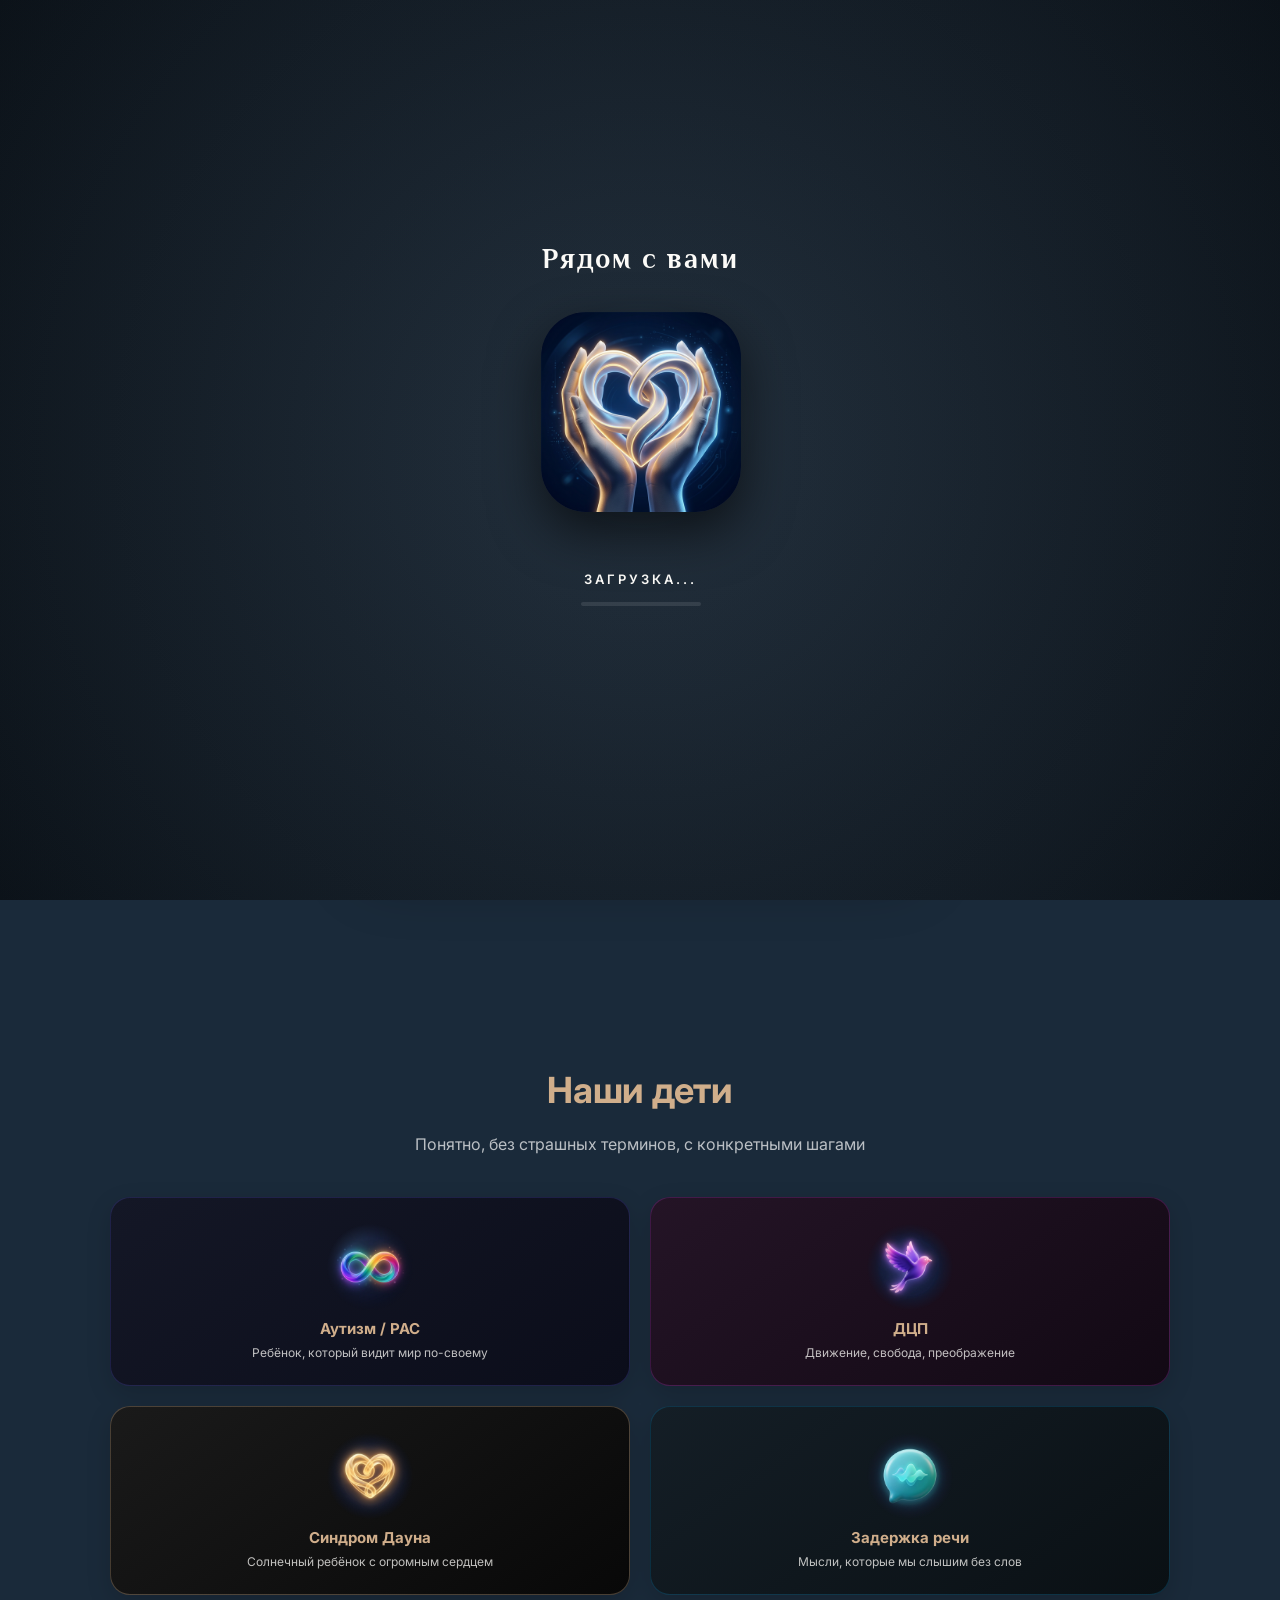
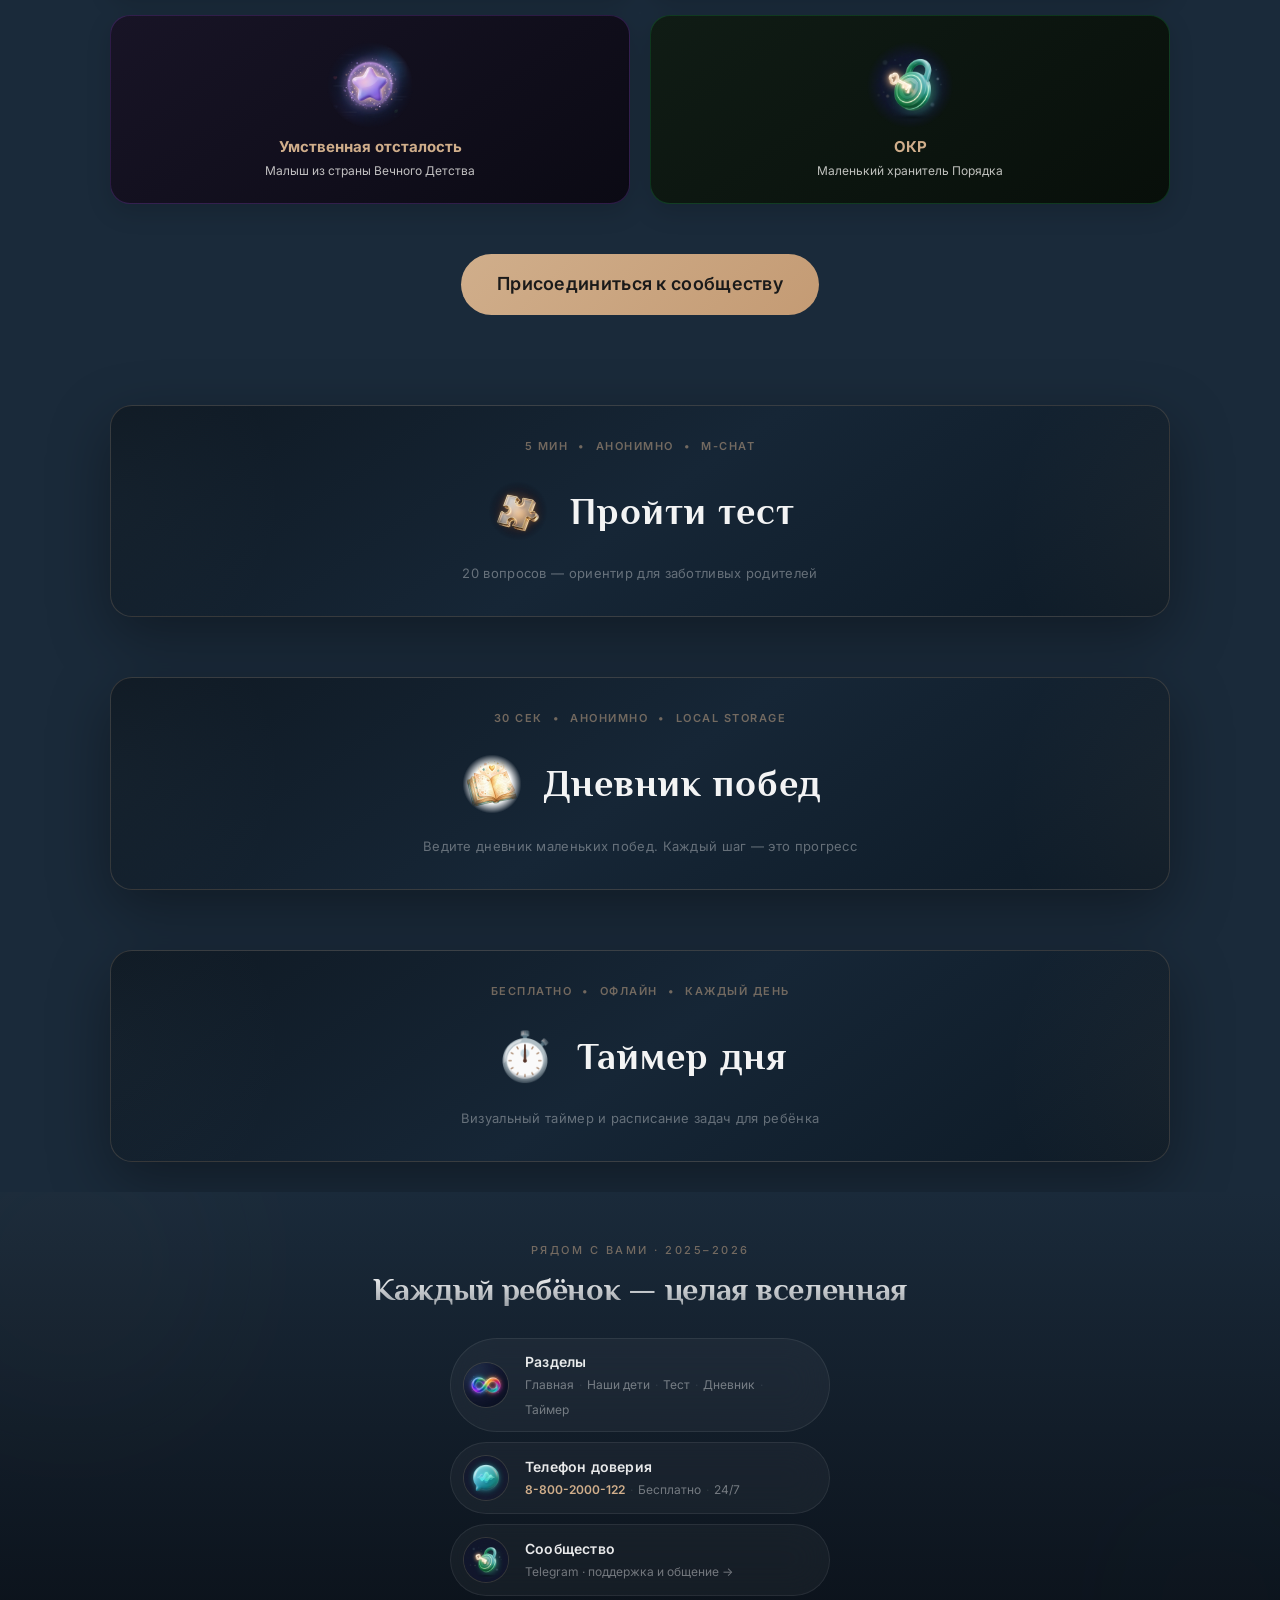
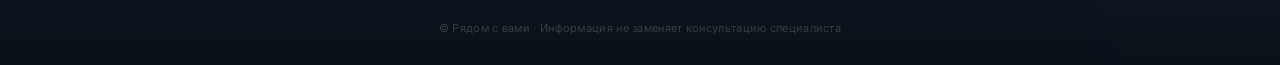
==== commit e1ec07ca: "Fix push: separate OneSignal SW from caching SW, fix handler order" ====
--- a/index.html
+++ b/index.html
@@ -1,4 +1,4 @@
-<!DOCTYPE html>
+﻿<!DOCTYPE html>
 <html lang="ru">
 
 <head>
@@ -47,8 +47,6 @@
         OneSignalDeferred.push(async function(OneSignal) {
             await OneSignal.init({
                 appId: "0009d238-be4d-4813-87bb-7026221769ed",
-                serviceWorkerParam: { scope: "/" },
-                serviceWorkerPath: "/sw.js",
                 notifyButton: { enable: false },
                 promptOptions: {
                     slidedown: { enabled: false, autoPrompt: false }
@@ -574,13 +572,16 @@
             localStorage.removeItem(DENY_KEY);
             hideModal();
             setTimeout(function() {
-                Notification.requestPermission().then(function(permission) {
-                    if (permission === 'granted' && window.OneSignalDeferred) {
-                        window.OneSignalDeferred.push(function(OneSignal) {
-                            OneSignal.User.PushSubscription.optIn();
-                        });
-                    }
-                });
+                if (window.OneSignalDeferred) {
+                    window.OneSignalDeferred.push(async function(OneSignal) {
+                        try {
+                            // Request permission via OneSignal (native browser dialog, no English slide)
+                            await OneSignal.Notifications.requestPermission();
+                            // Opt in to push subscription
+                            await OneSignal.User.PushSubscription.optIn();
+                        } catch(e) {}
+                    });
+                }
             }, 400);
         });
 
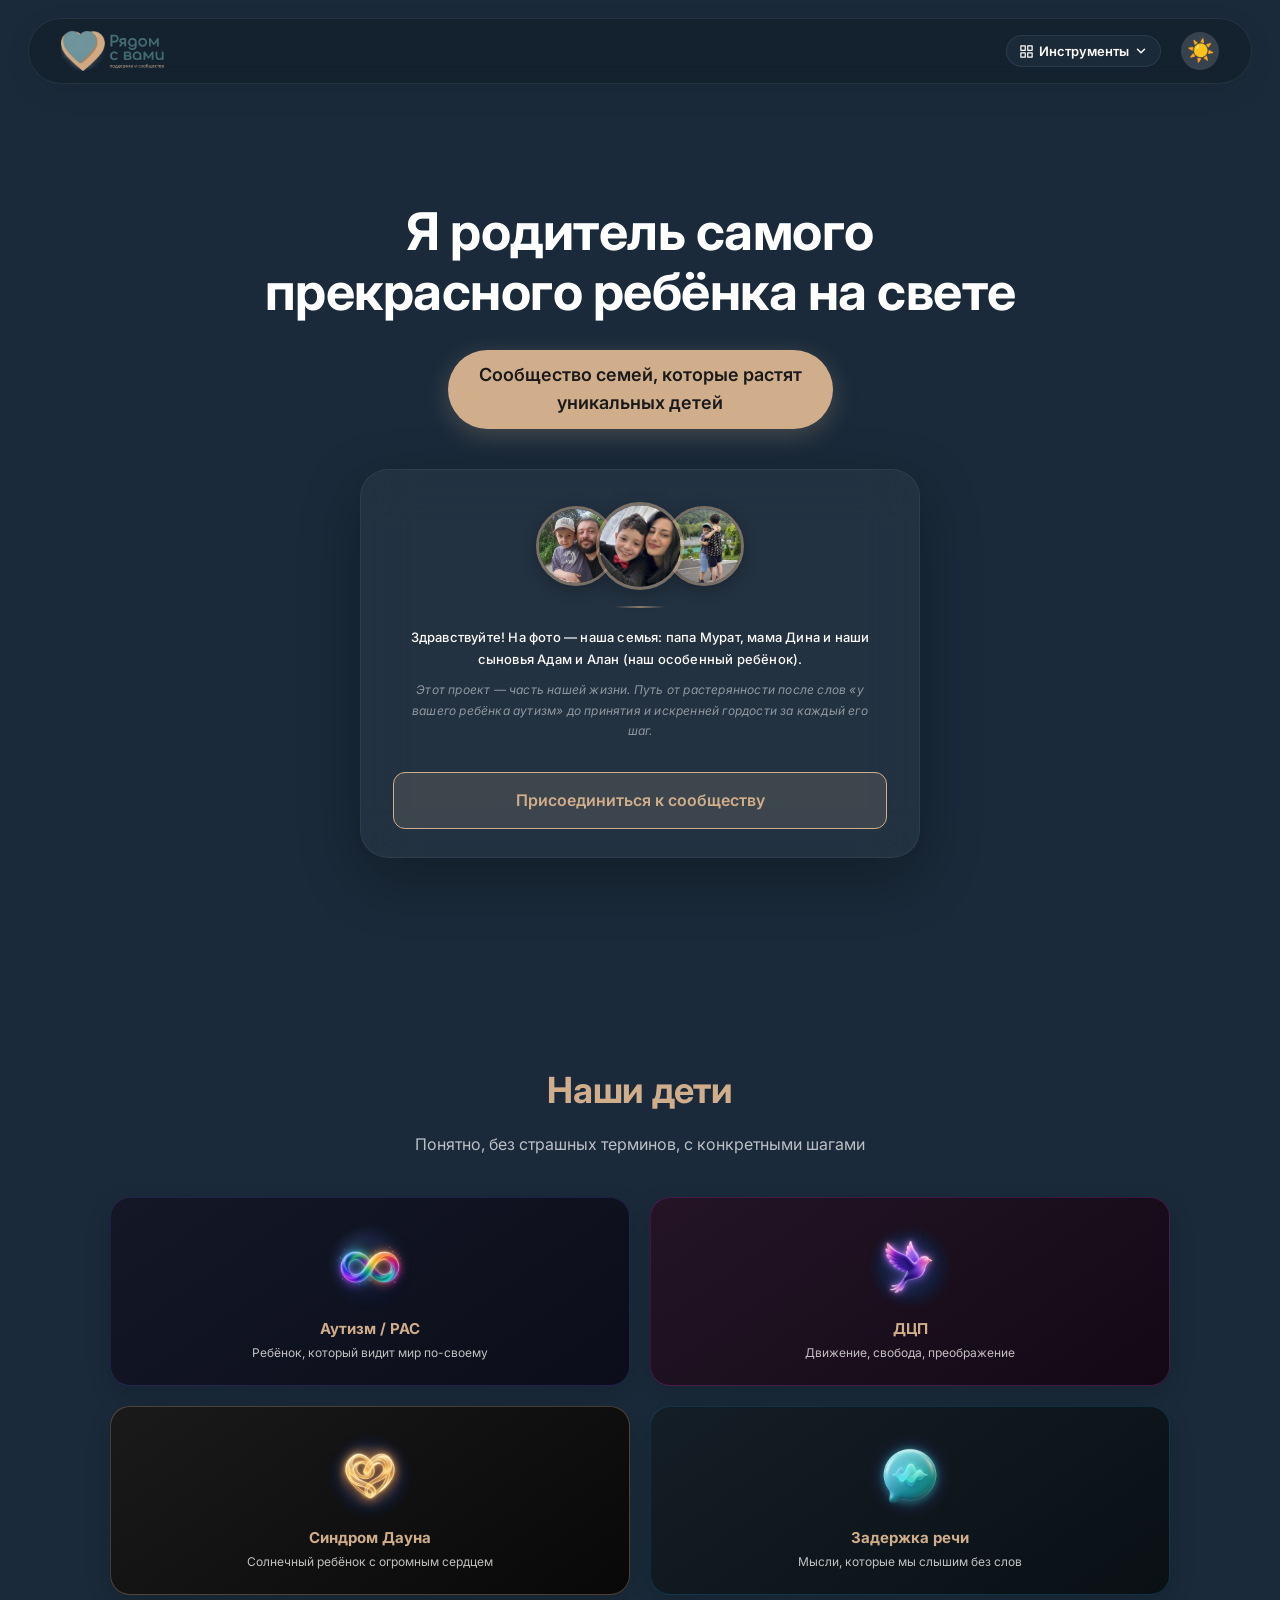
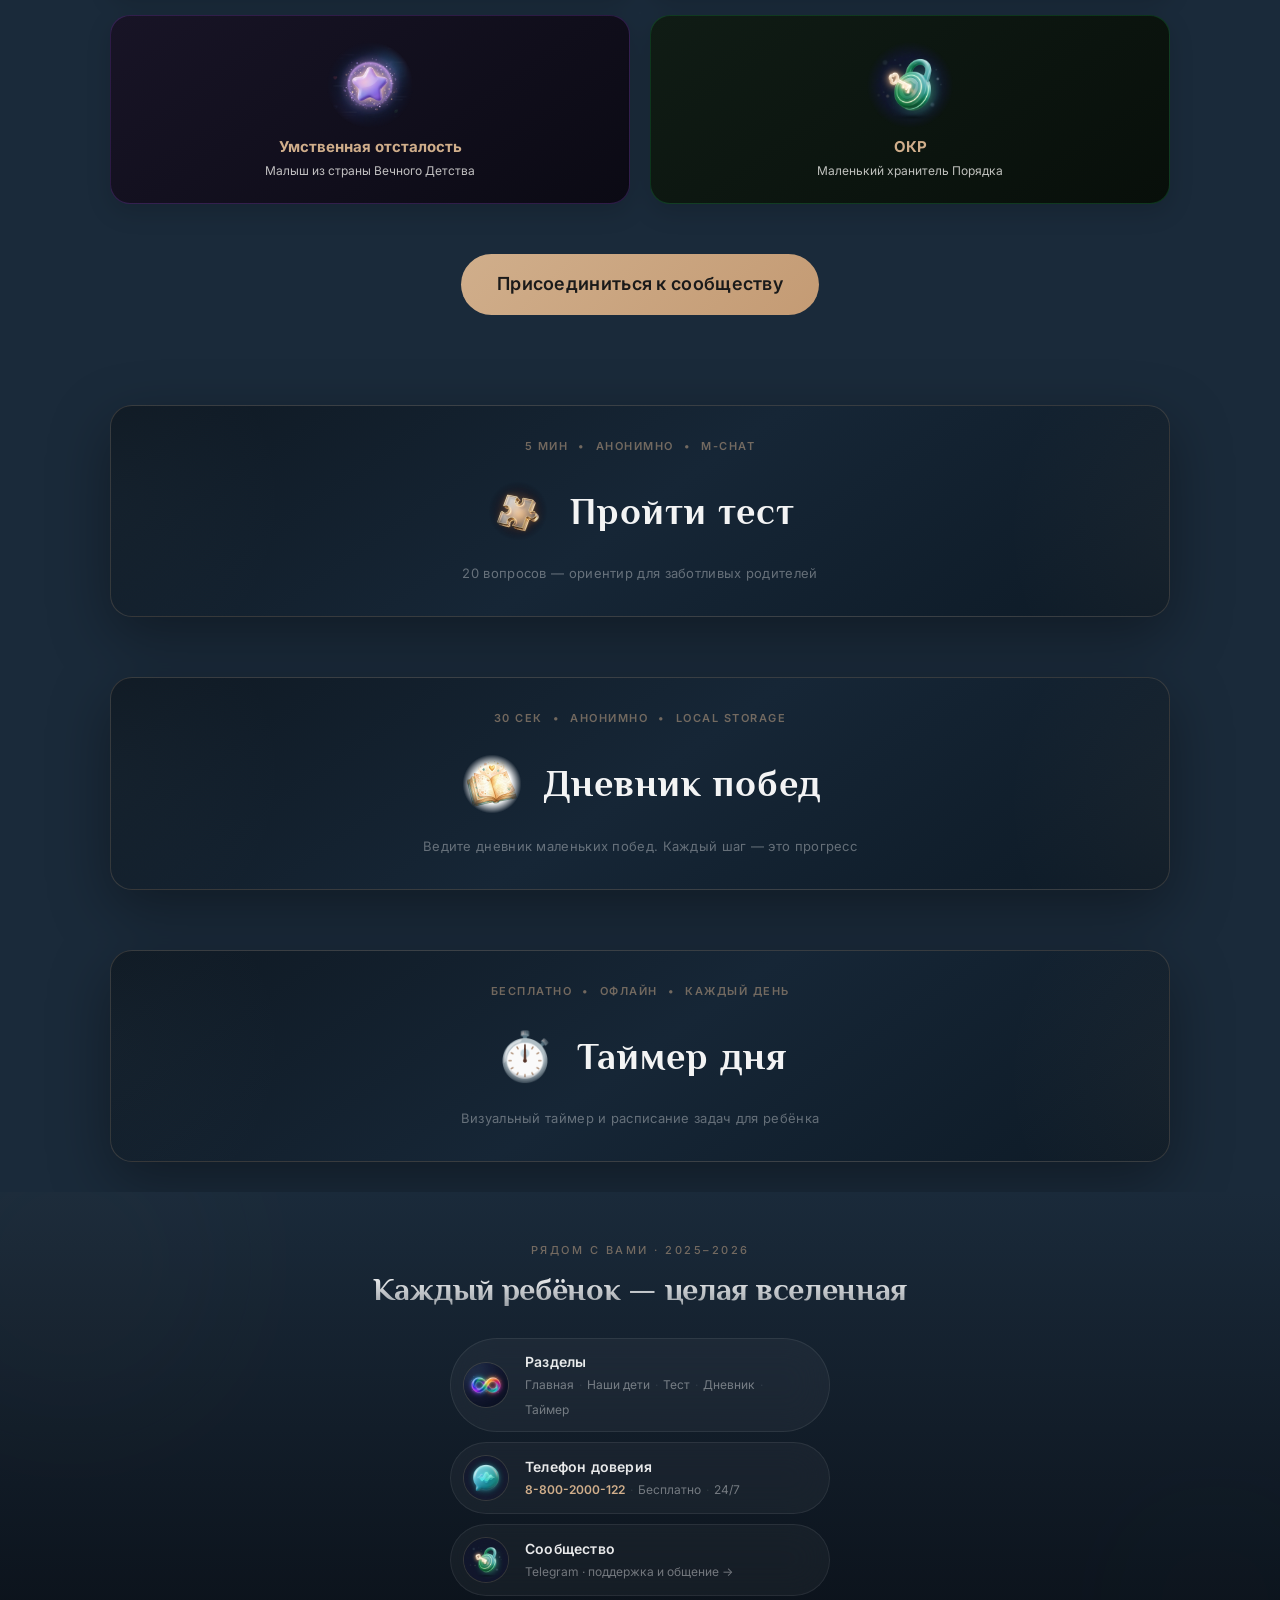
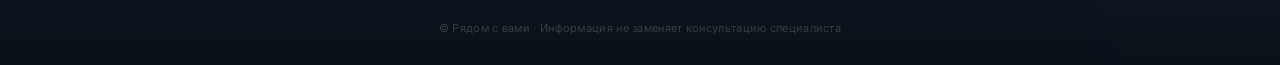
==== commit 40eaee98: "Fix push: remove manual sw.js registration, OneSignalSDKWorker handles both push and cache" ====
--- a/index.html
+++ b/index.html
@@ -475,11 +475,7 @@
             }
         }
     </script>
-    <script>
-        if ('serviceWorker' in navigator) {
-            navigator.serviceWorker.register('/sw.js').catch(() => { });
-        }
-    </script>
+    
 
 
 
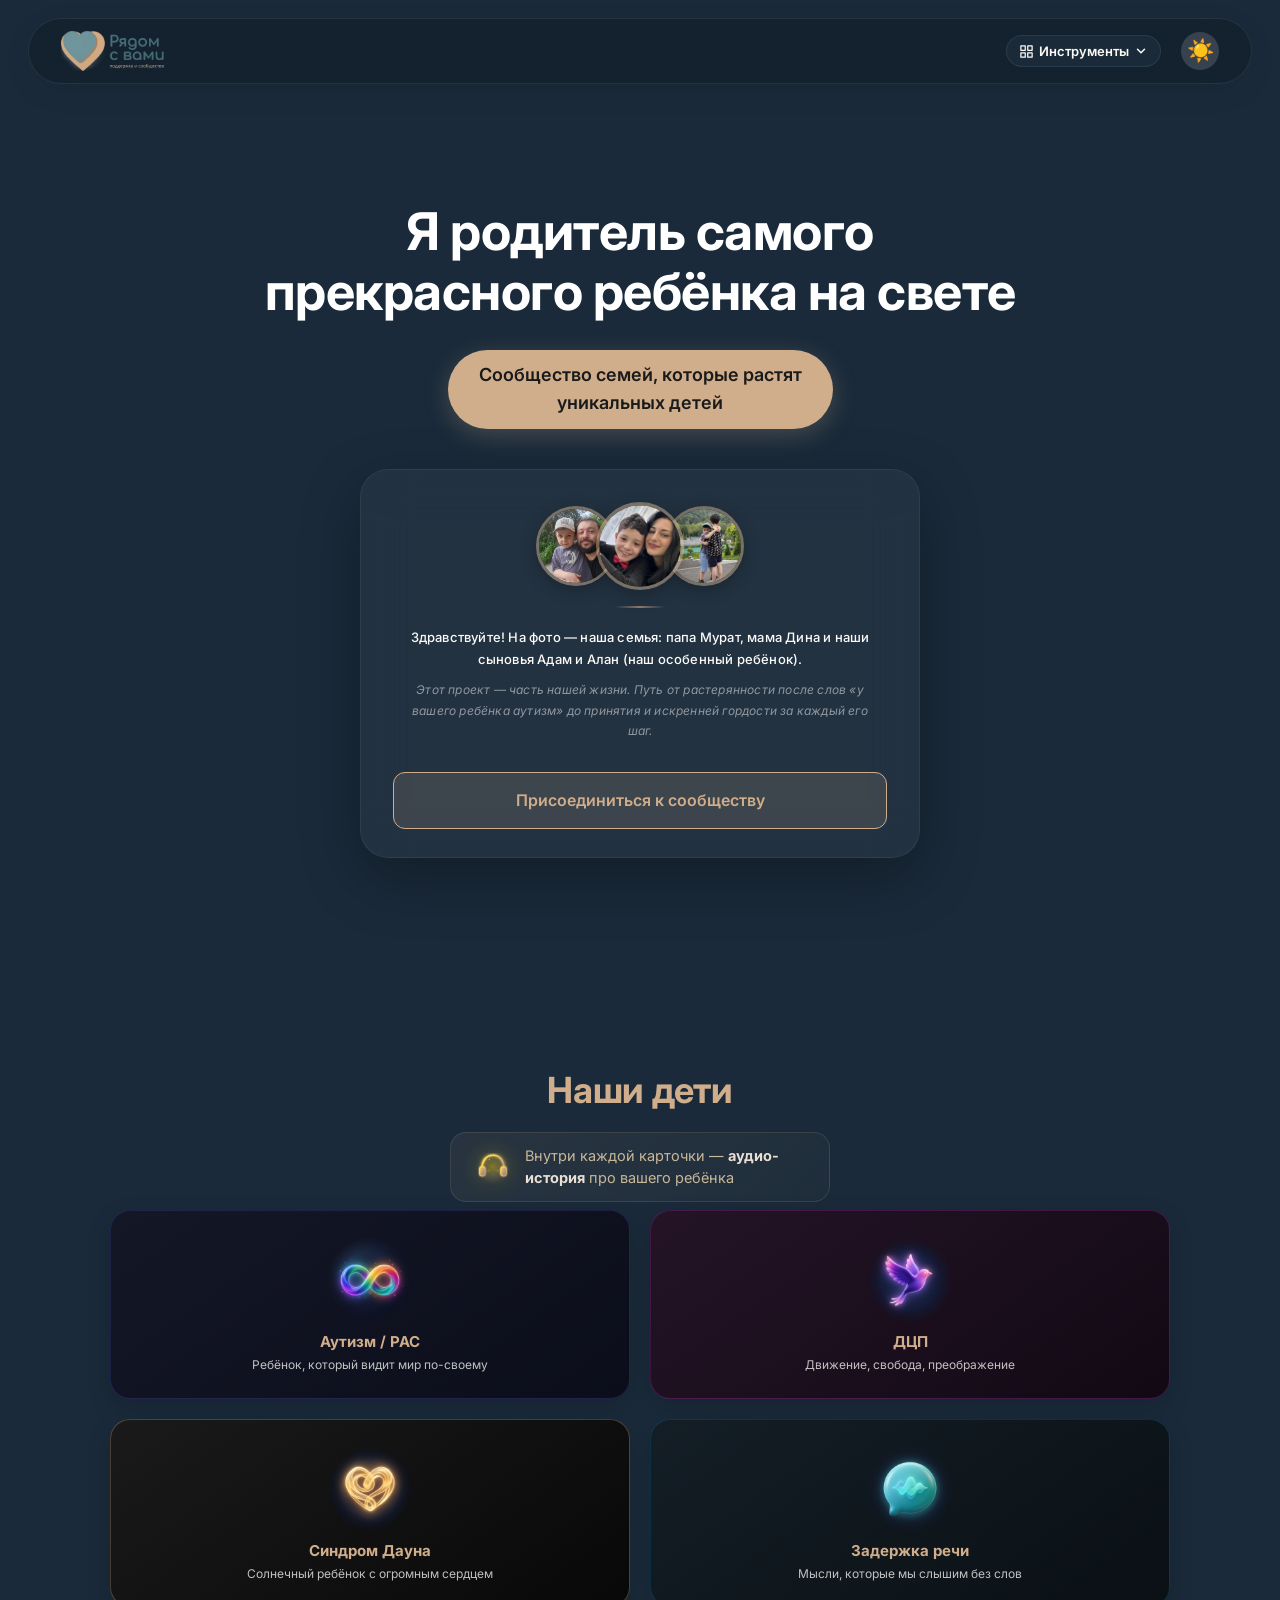
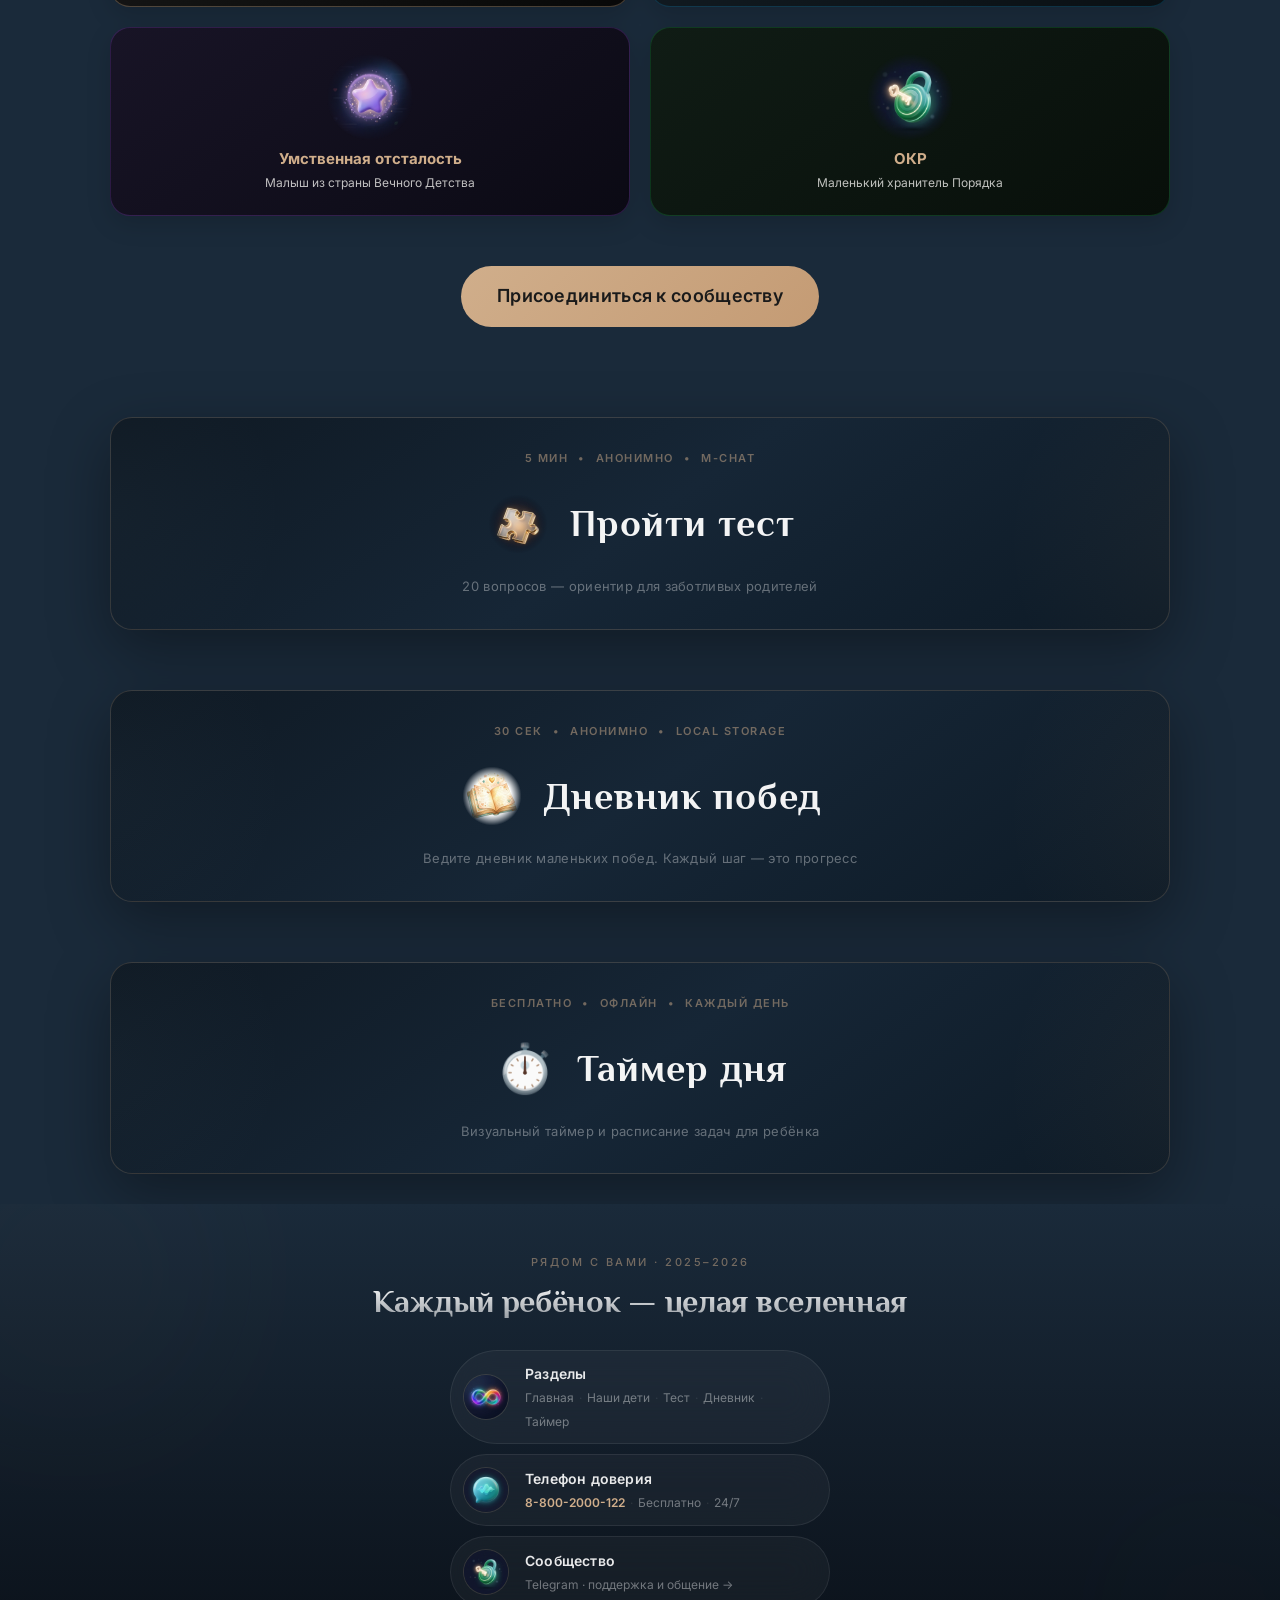
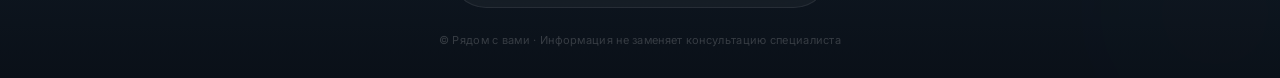
==== commit 1a181aa5: "Replace subtitle with audio badge + golden headphones SVG icon" ====
--- a/index.html
+++ b/index.html
@@ -1,4 +1,4 @@
-﻿<!DOCTYPE html>
+<!DOCTYPE html>
 <html lang="ru">
 
 <head>
@@ -234,7 +234,10 @@
     <section class="diagnoses" id="diagnoses">
         <div class="container">
             <h2>Наши дети</h2>
-            <p class="section-desc">Понятно, без страшных терминов, с конкретными шагами</p>
+            <div style="display:flex; align-items:center; justify-content:center; gap:10px; margin:12px auto 8px; padding:12px 20px; background:linear-gradient(135deg, rgba(208,174,139,0.08), rgba(184,147,106,0.04)); border:1px solid rgba(208,174,139,0.15); border-radius:16px; max-width:380px;">
+                <img src="img/icon_audio.svg" alt="🎧" style="width:44px; height:44px; flex-shrink:0; filter:drop-shadow(0 0 10px rgba(255,215,0,0.4));">
+                <p style="color:#c8b89a; font-size:14.5px; line-height:1.5; margin:0; font-family:'Inter',sans-serif;">Внутри каждой карточки — <strong style="color:#e8e0d5;">аудио-история</strong> про вашего ребёнка</p>
+            </div>
 
             <div class="cards-grid layout-grid">
                 <a href="autism.html" class="card grid-card card-autism animate-card">
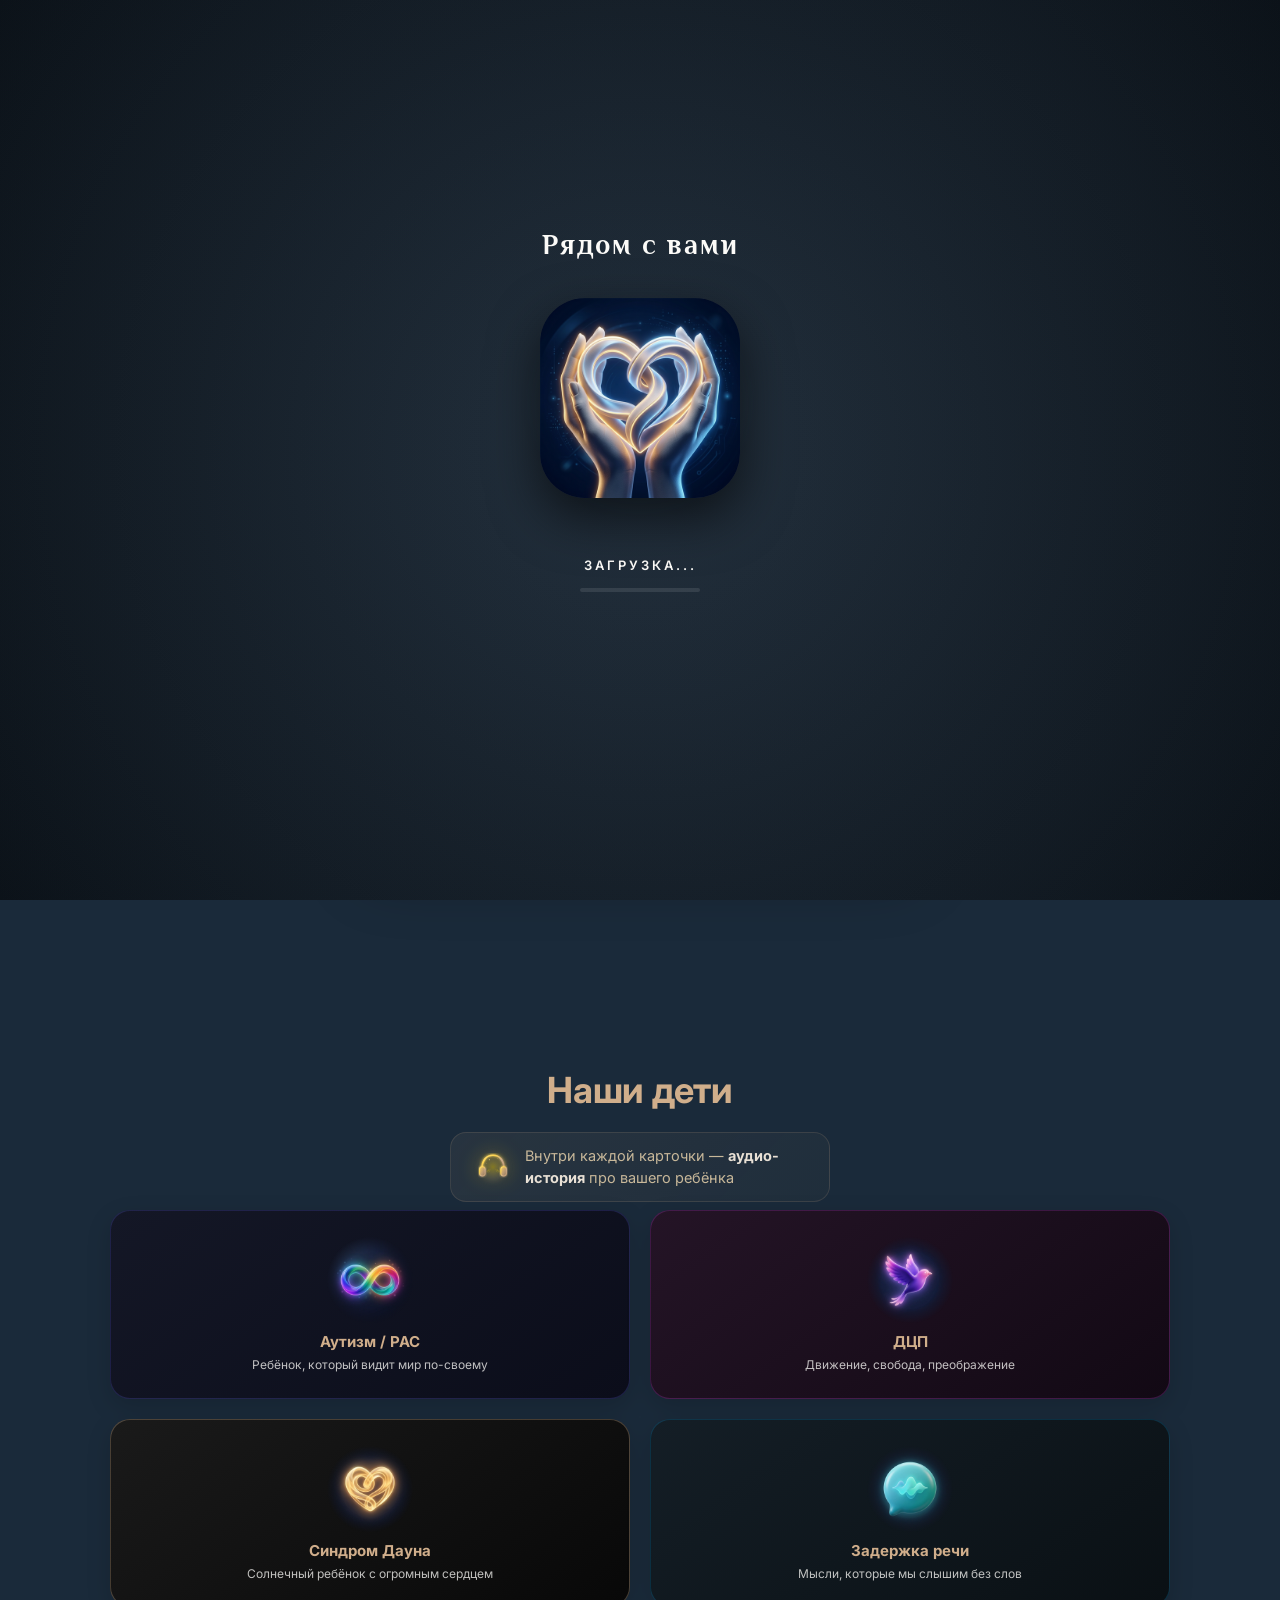
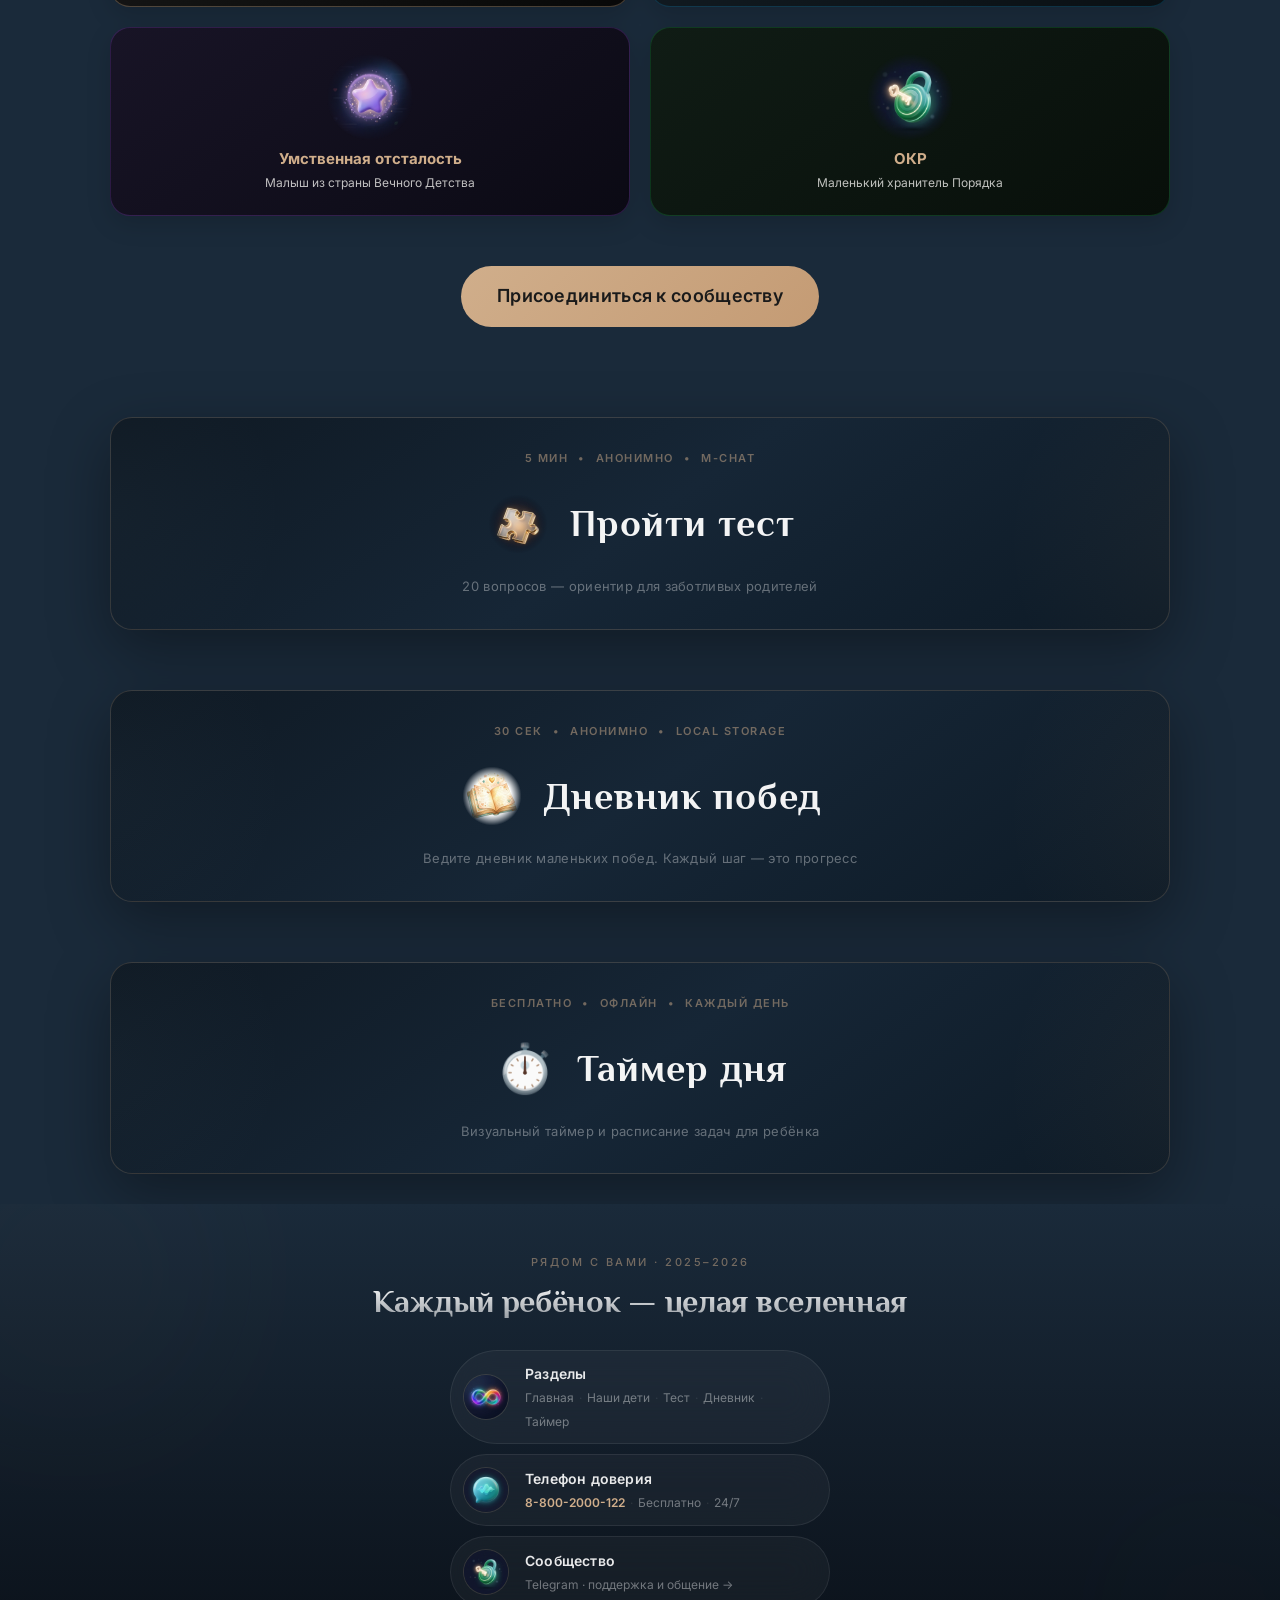
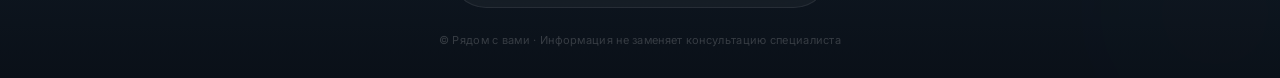
==== commit ad9dc179: "Add Social Stories page with 8 visual stories + nav links on all pages" ====
--- a/index.html
+++ b/index.html
@@ -1,4 +1,4 @@
-<!DOCTYPE html>
+﻿<!DOCTYPE html>
 <html lang="ru">
 
 <head>
@@ -141,6 +141,7 @@
                                 <span class="nav-dropdown-sub">Расписание и визуальный таймер</span>
                             </div>
                         </a>
+                        <a href="stories.html" class="nav-dropdown-item"><span class="nav-dropdown-icon">📖</span><div class="nav-dropdown-text"><span class="nav-dropdown-title">Социальные истории</span><span class="nav-dropdown-sub">Подготовка к новым ситуациям</span></div></a>
                     </div>
                 </div>
                 <button id="installAppBtn" class="btn-primary header-btn"
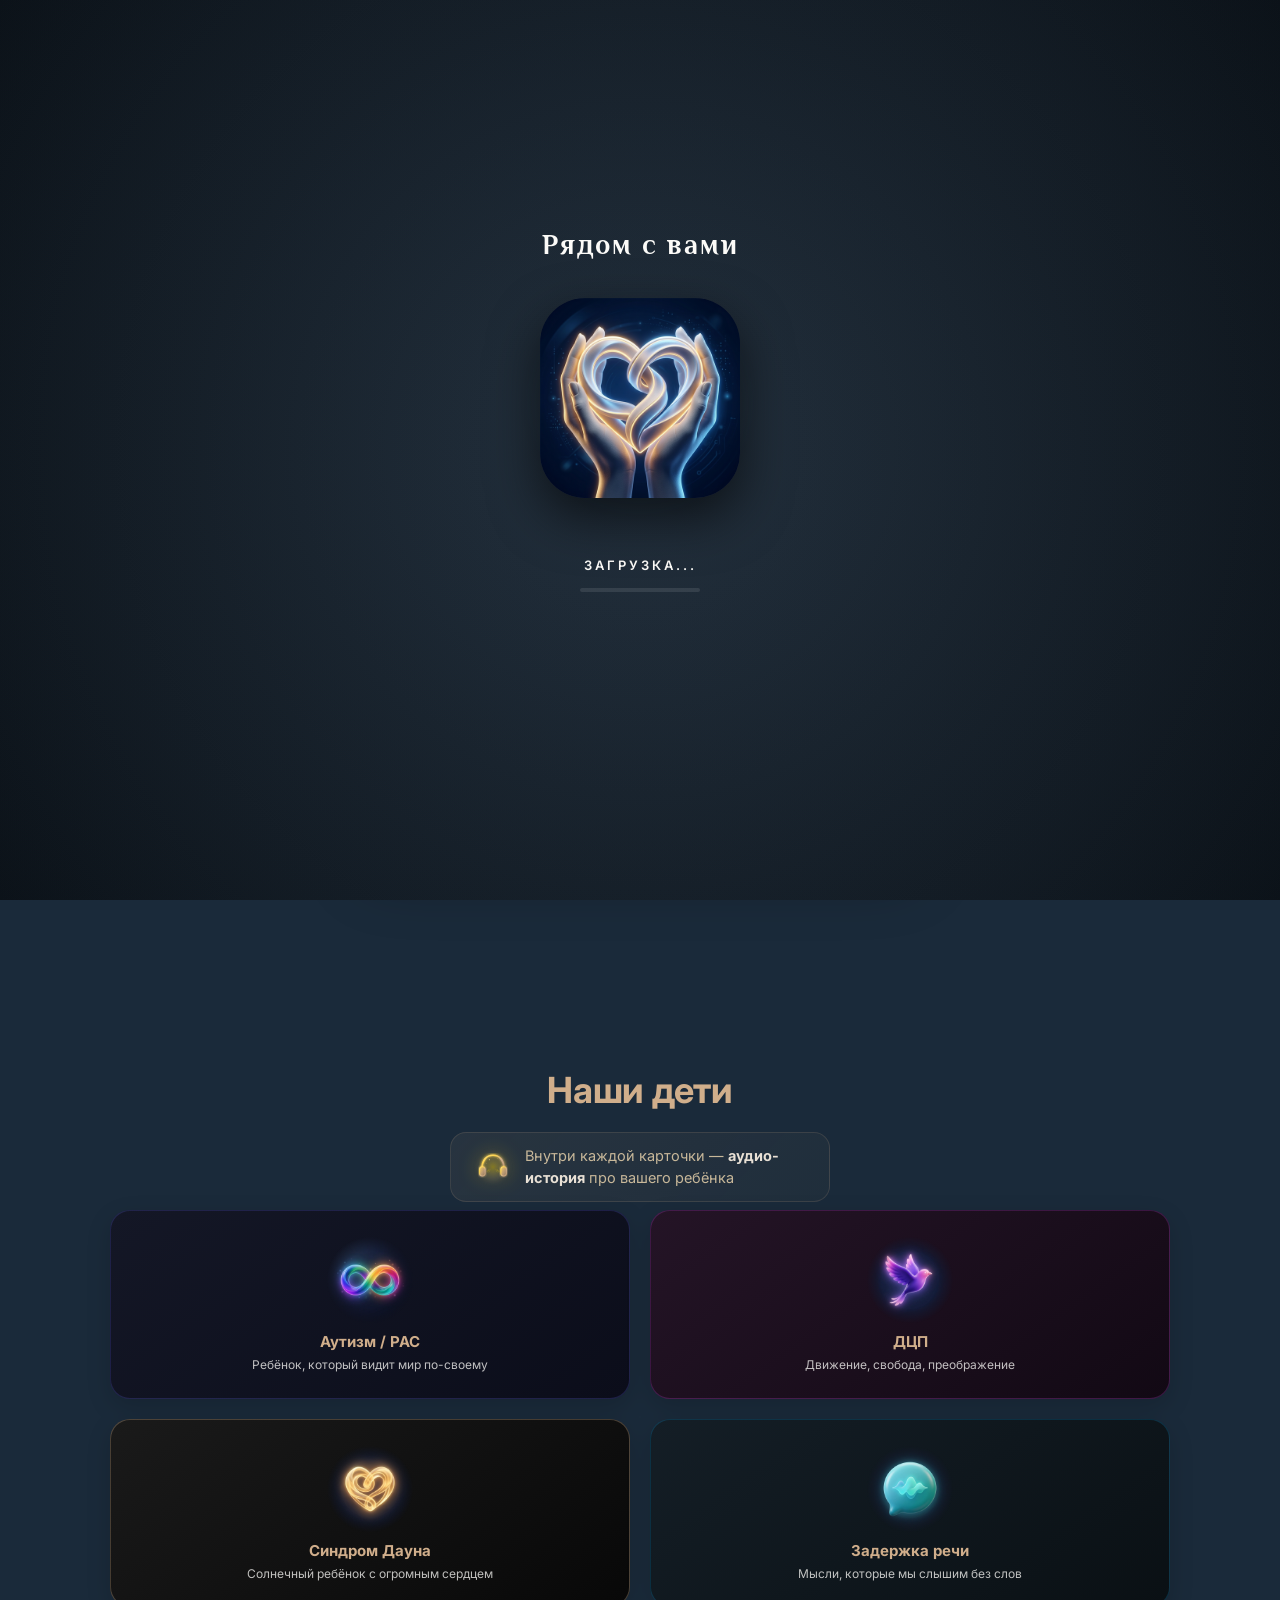
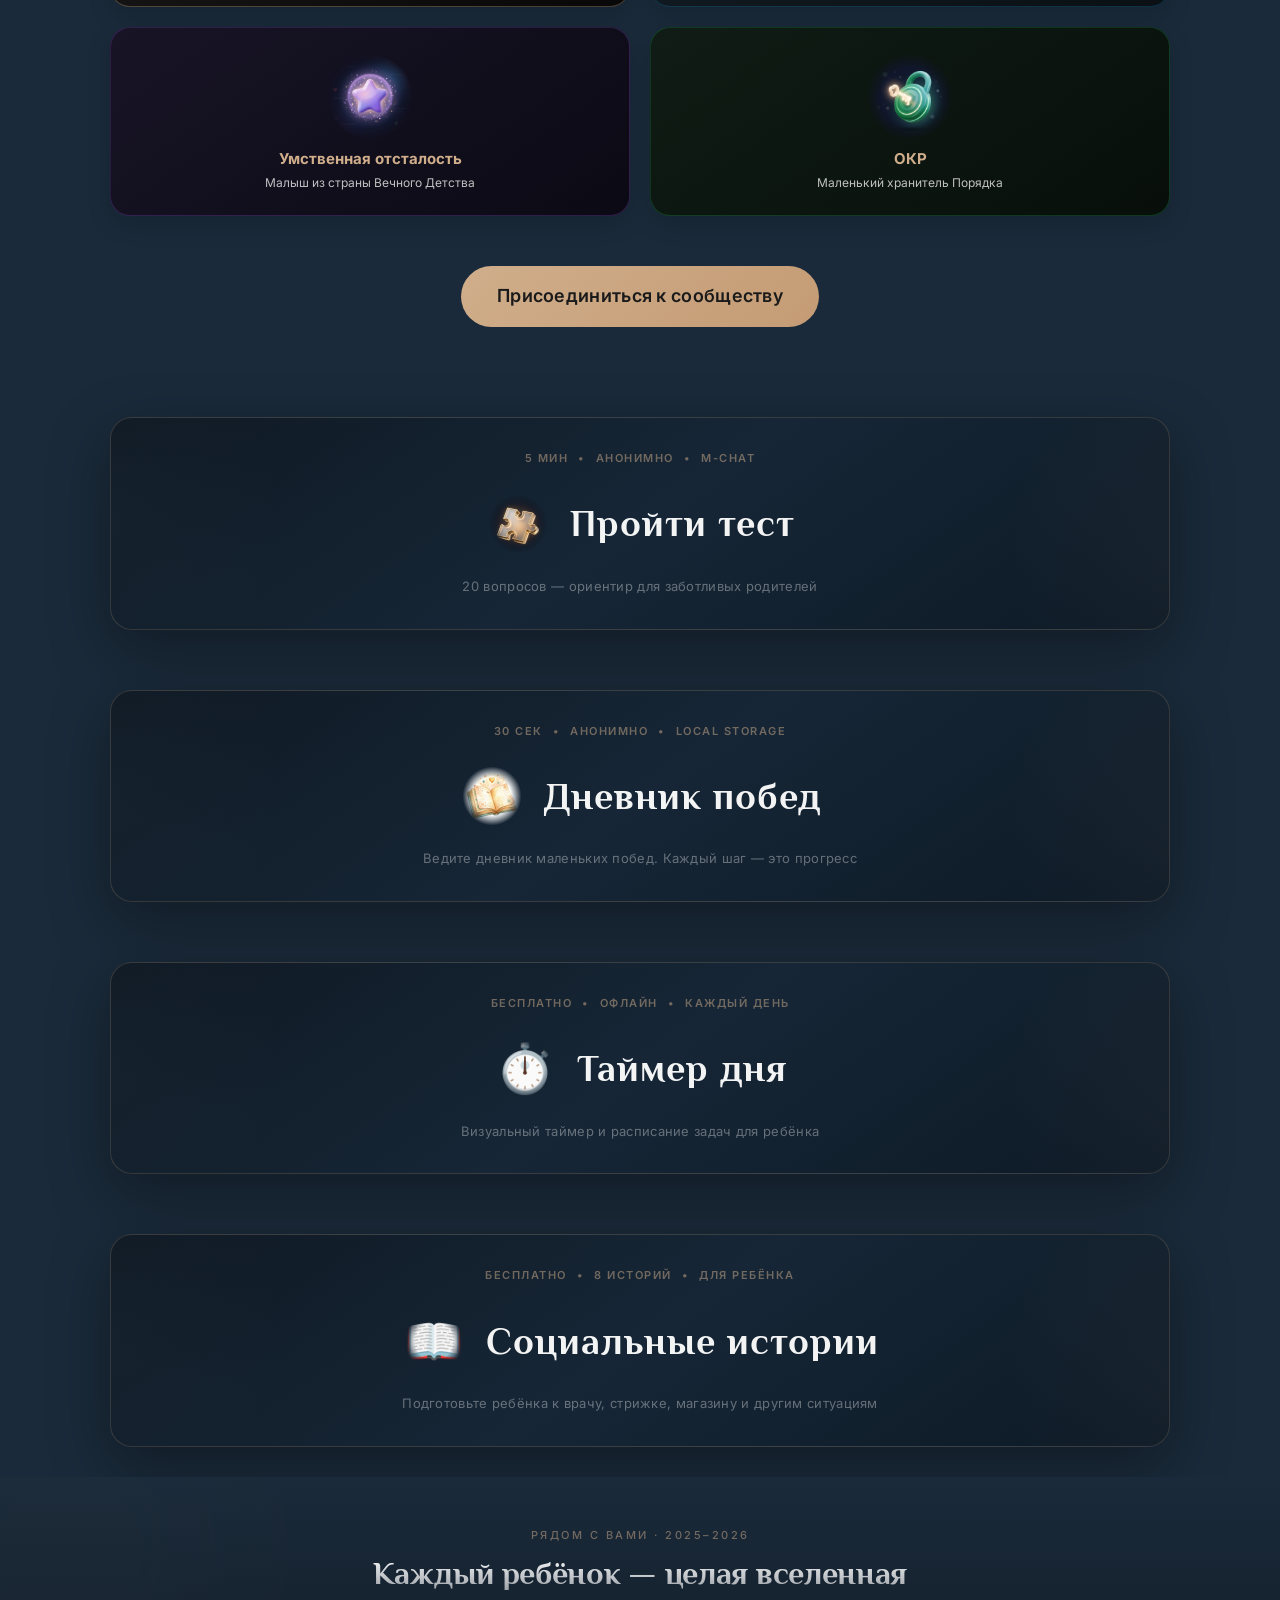
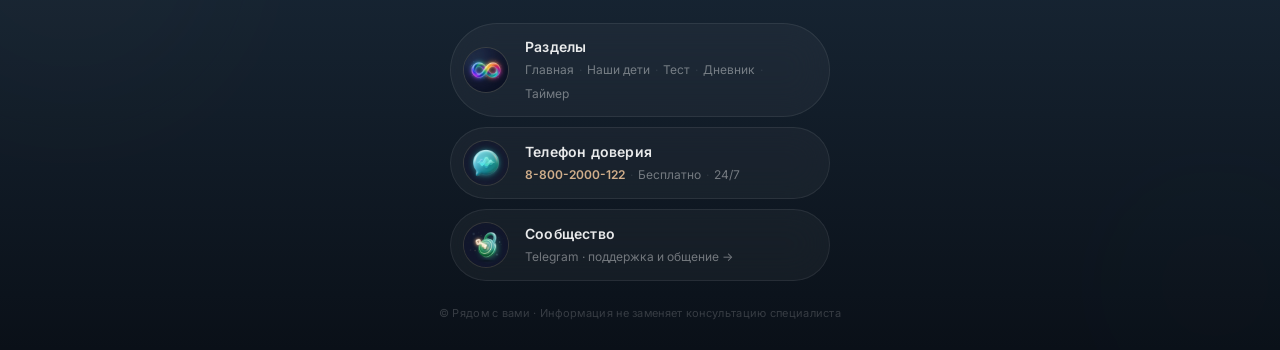
==== commit 8986ac56: "Fix: close buttons in stories + add stories card to main page" ====
--- a/index.html
+++ b/index.html
@@ -360,6 +360,27 @@
         </div>
     </section>
 
+    <section class="test-banner">
+        <div class="container">
+            <a href="stories.html" class="test-banner-card">
+                <div class="test-banner-top">
+                    <span>Бесплатно</span>
+                    <span>•</span>
+                    <span>8 историй</span>
+                    <span>•</span>
+                    <span>Для ребёнка</span>
+                </div>
+                <div class="test-banner-hero">
+                    <span class="test-banner-icon" style="font-size:48px; display:flex; align-items:center; justify-content:center; width:64px; height:64px;">📖</span>
+                    <span class="test-banner-title">Социальные истории</span>
+                </div>
+                <div class="test-banner-bottom">
+                    Подготовьте ребёнка к врачу, стрижке, магазину и другим ситуациям
+                </div>
+            </a>
+        </div>
+    </section>
+
     <footer class="footer footer-premium">
         <div class="footer-glow footer-glow-1"></div>
         <div class="footer-glow footer-glow-2"></div>
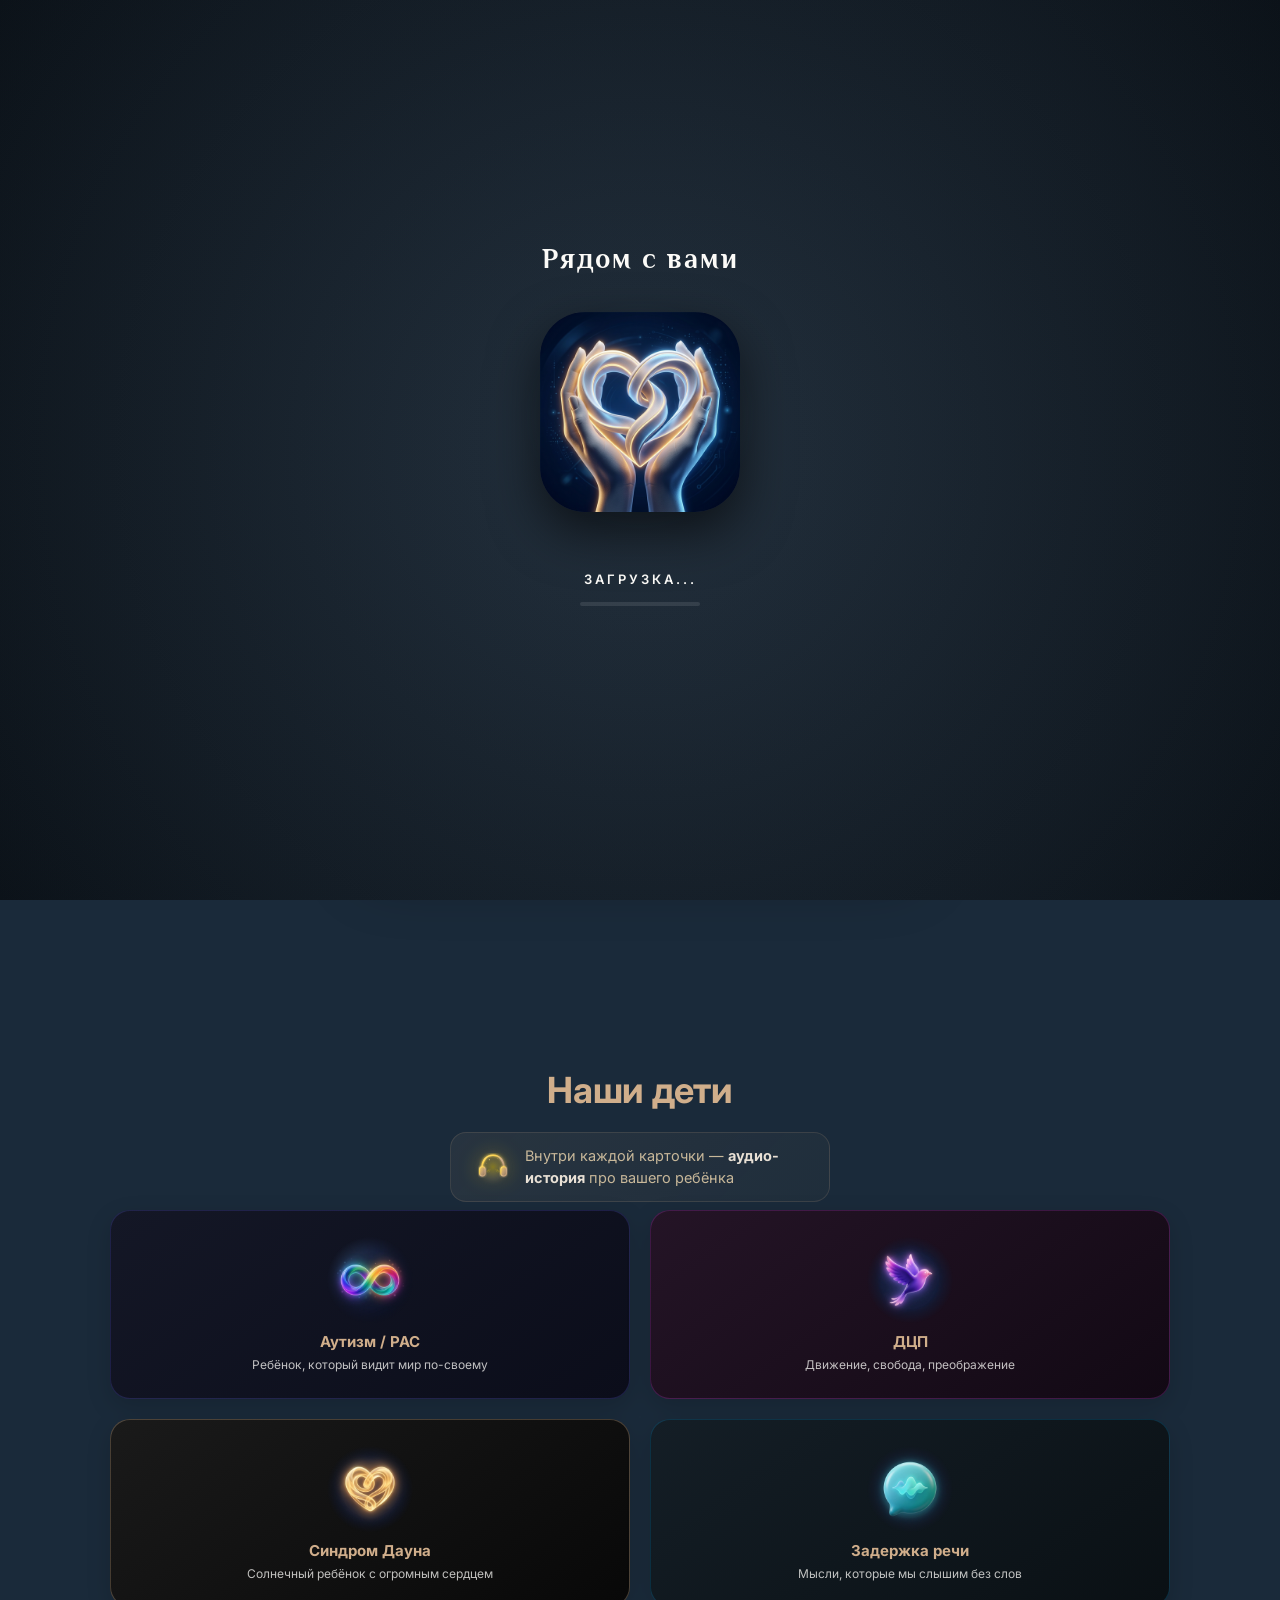
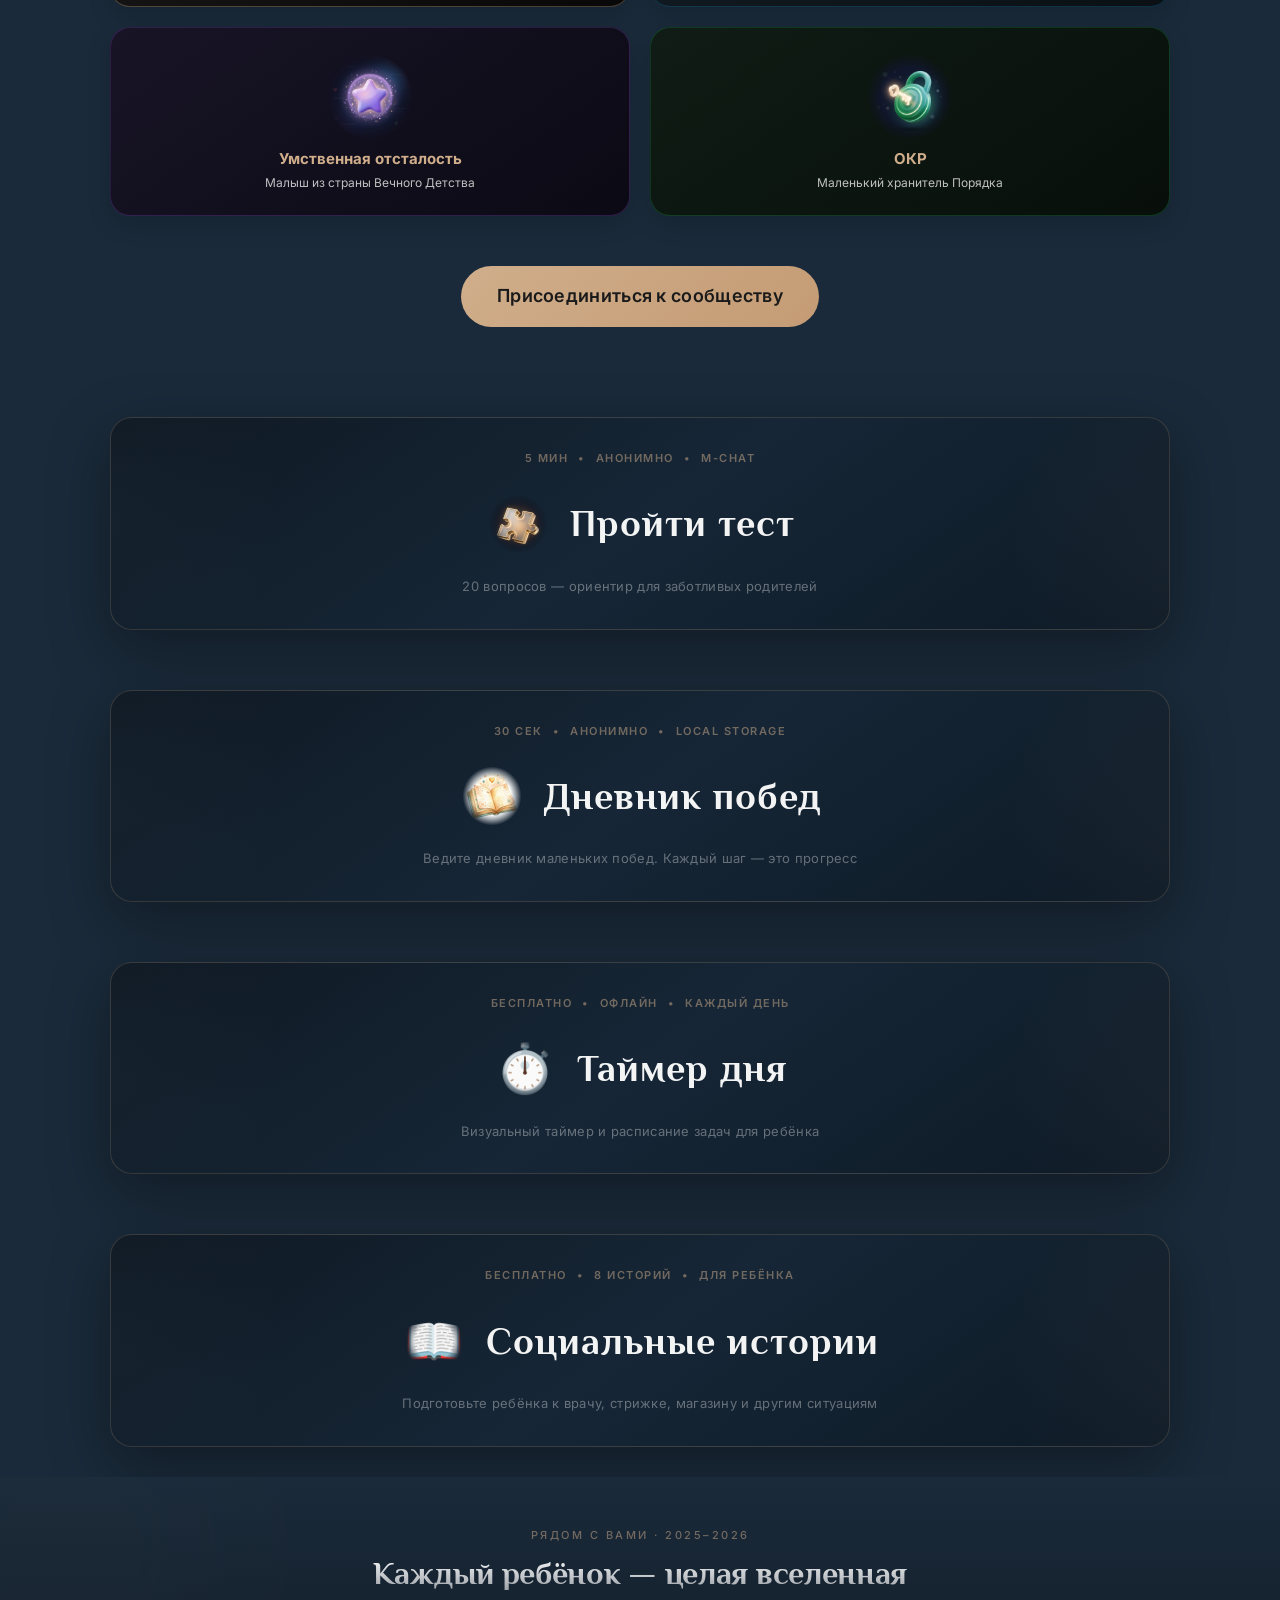
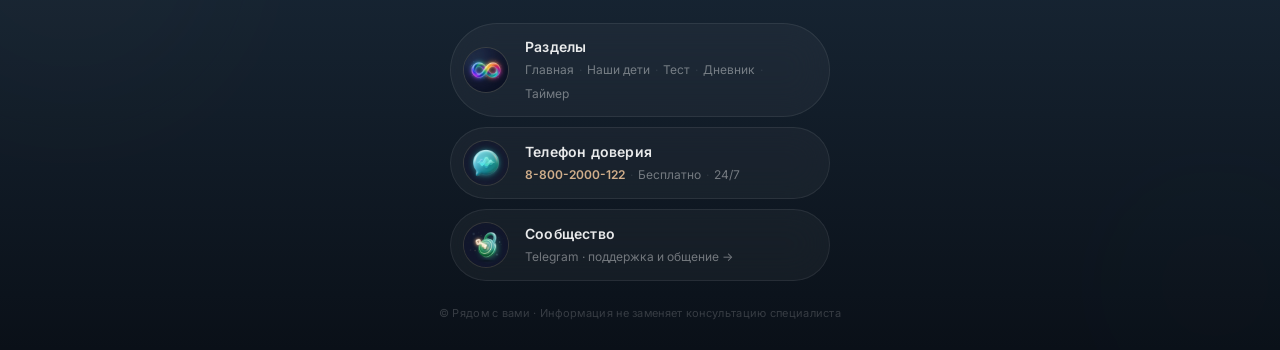
==== commit ad2f3a73: "new video + cache bust v6" ====
--- a/index.html
+++ b/index.html
@@ -1,4 +1,4 @@
-﻿<!DOCTYPE html>
+<!DOCTYPE html>
 <html lang="ru">
 
 <head>
@@ -205,7 +205,7 @@
 
     <section class="hero" id="about">
         <video class="bg-video" autoplay loop muted playsinline>
-            <source src="video.mp4" type="video/mp4">
+            <source src="video.mp4?v=2" type="video/mp4">
         </video>
         <div class="video-overlay"></div>
 
